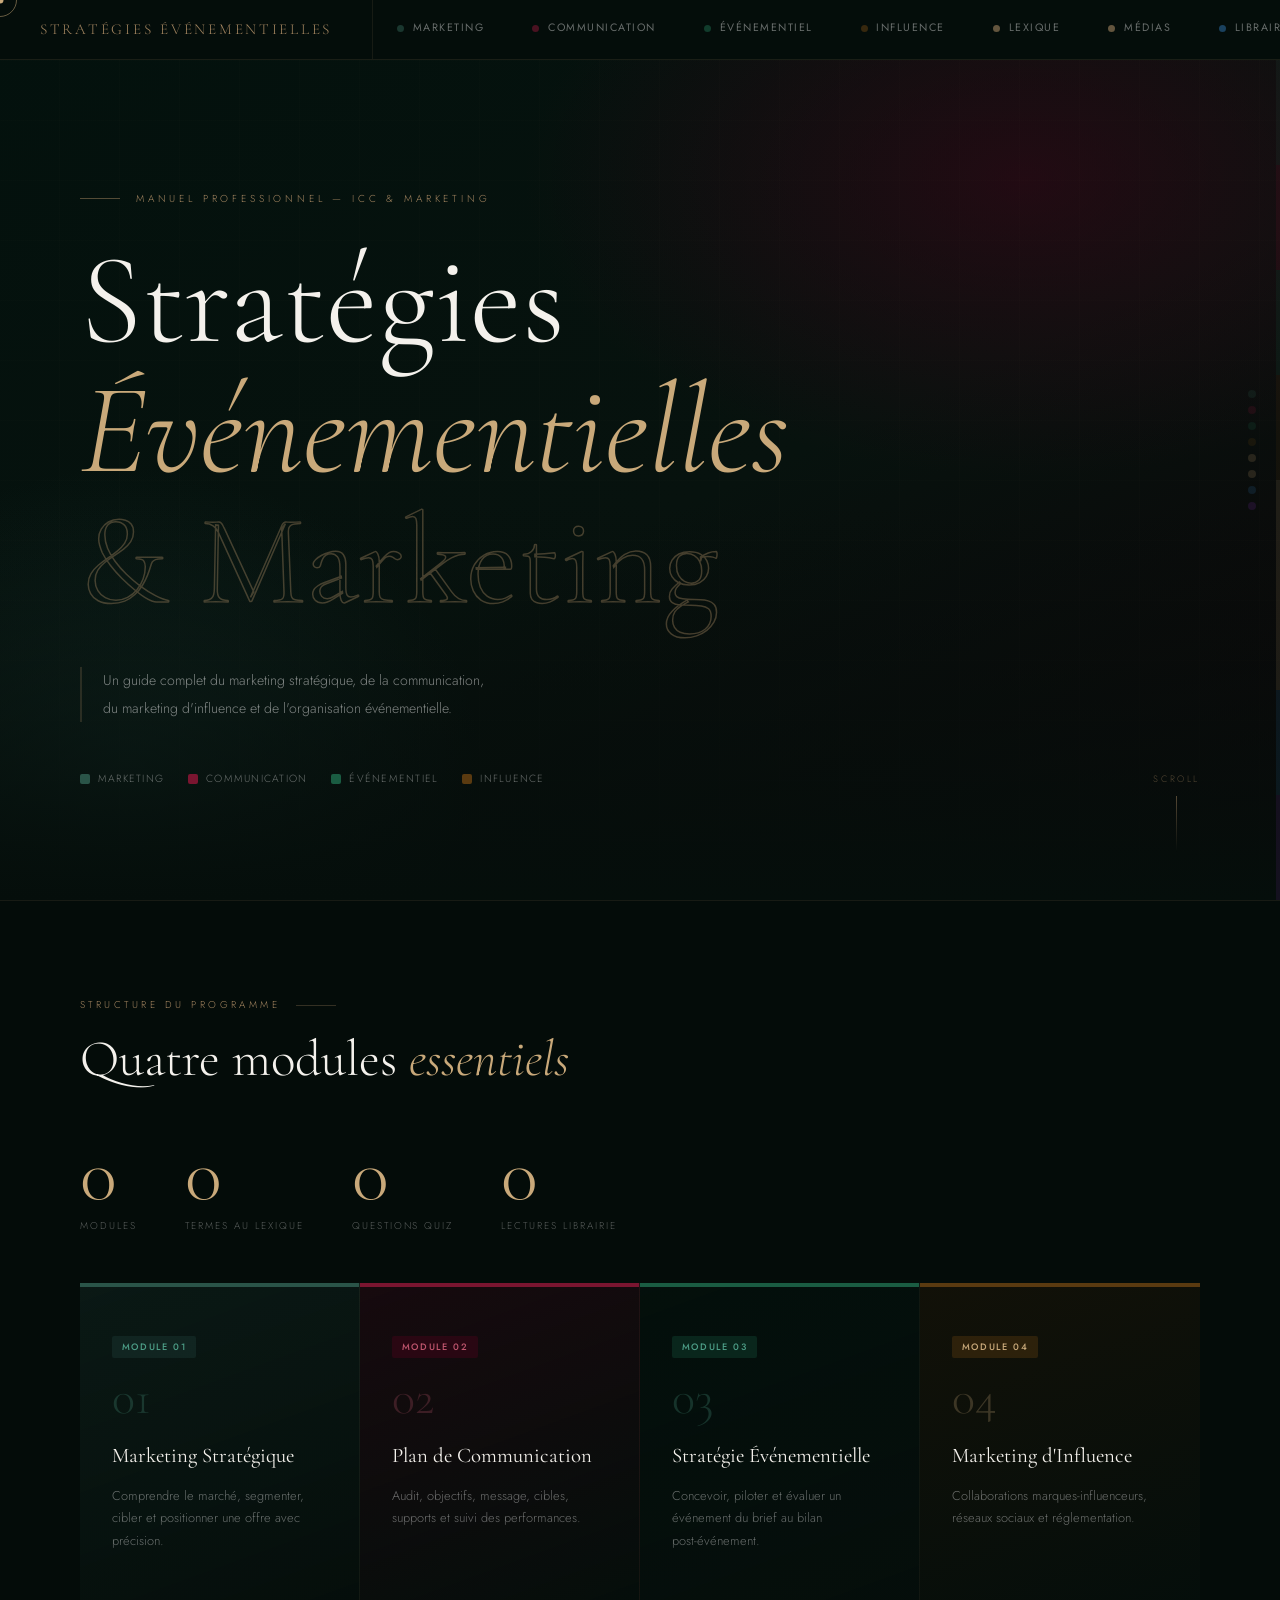
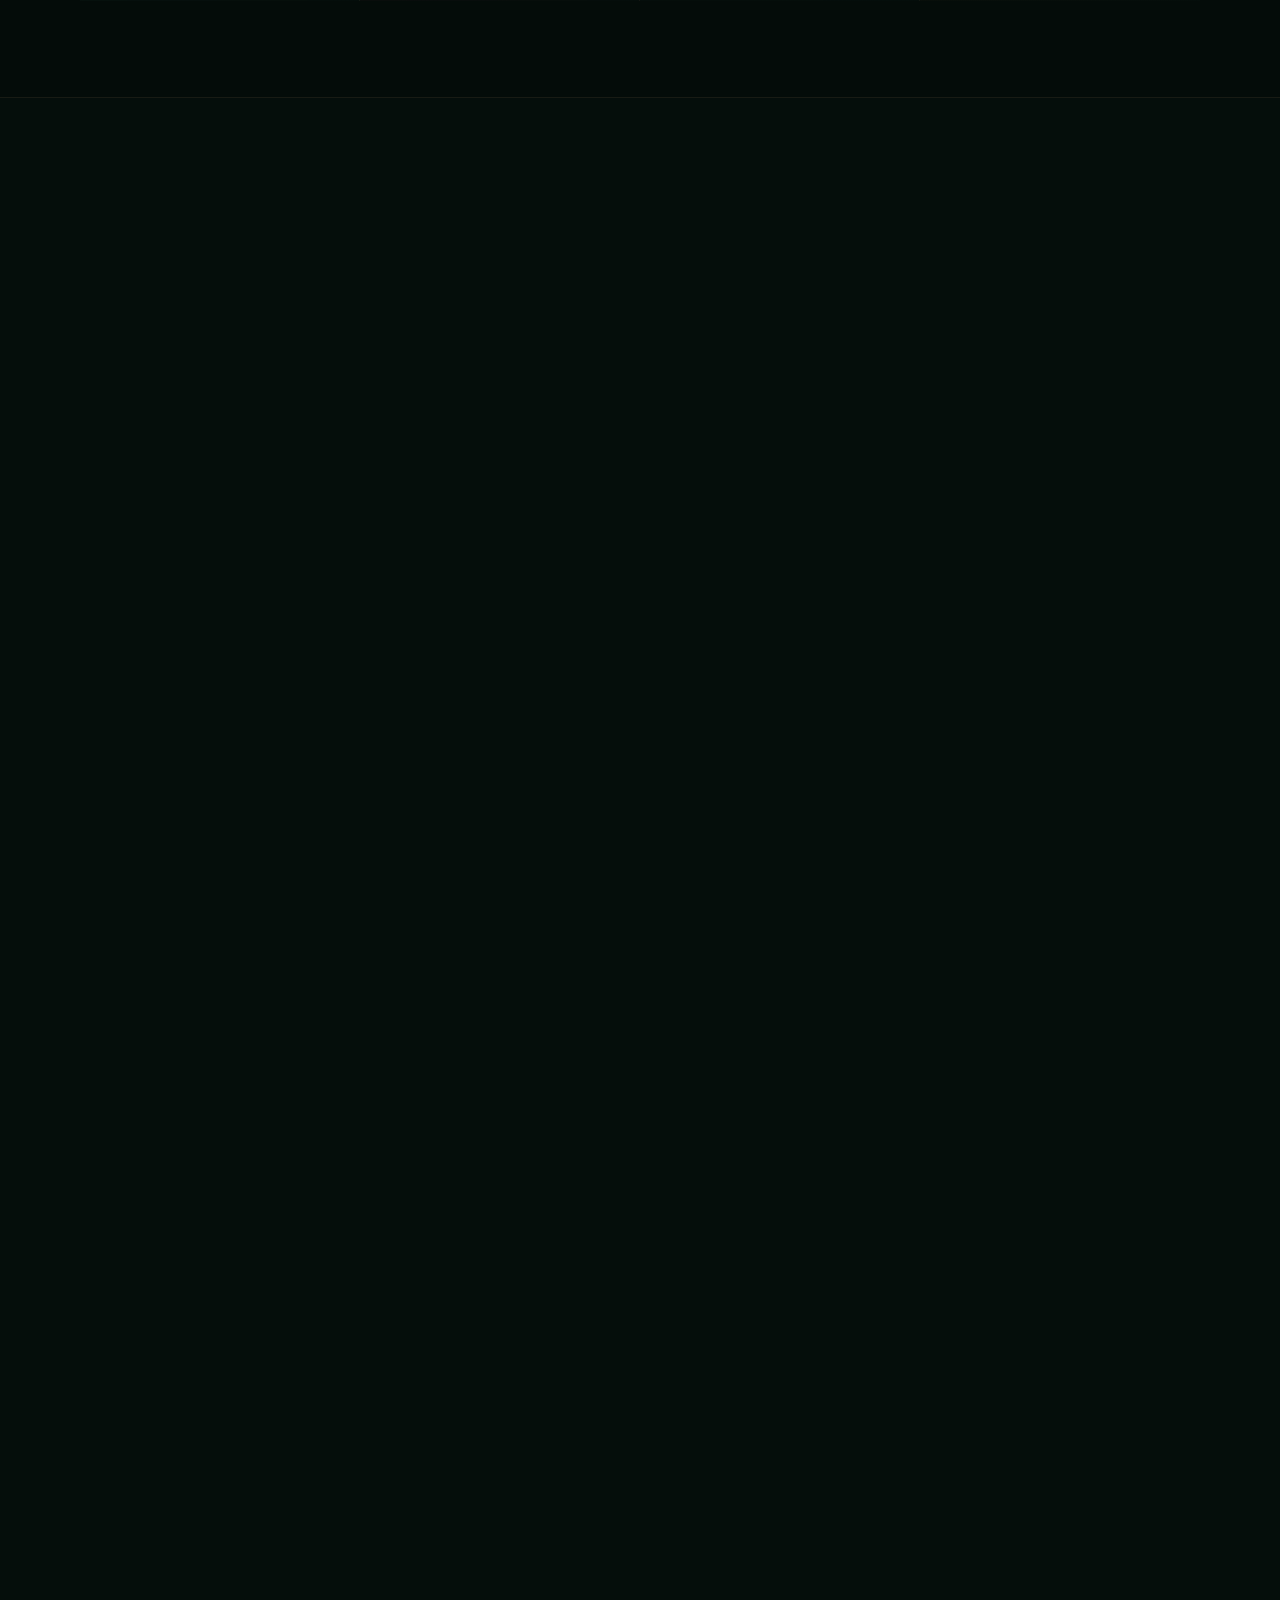
==== index.html @ 8a61b7fb "ok" ====
<!DOCTYPE html>
<html lang="fr">
<head>
<meta charset="UTF-8">
<meta name="viewport" content="width=device-width, initial-scale=1.0">
<title>Stratégies Événementielles & Marketing</title>
<link href="https://fonts.googleapis.com/css2?family=Cormorant+Garamond:ital,wght@0,300;0,400;0,600;1,300;1,400&family=Jost:wght@200;300;400;500&display=swap" rel="stylesheet">
<style>
  :root {
    /* Palette de base */
    --noir:        #050e0b;
    --blanc:       #f4f1ec;
    --gris-clair:  #E0E0E0;

    /* Couleurs identitaires de chaque module */
    --c01: #16302B;   /* Vert forêt    — Module 01 Marketing */
    --c01-acc: #2a5448;
    --c01-light: rgba(22,48,43,0.18);

    --c02: #390517;   /* Bordeaux      — Module 02 Communication */
    --c02-acc: #7a1530;
    --c02-light: rgba(57,5,23,0.18);

    --c03: #03110D;   /* Vert nuit     — Module 03 Événementiel */
    --c03-acc: #0e2a20;
    --c03-light: rgba(3,17,13,0.35);

    --c04: #2c1a06;   /* Brun taupe    — Module 04 Influence */
    --c04-acc: #5a3a10;
    --c04-light: rgba(44,26,6,0.22);

    --taupe:       #A38560;
    --taupe-pale:  #c9a97a;
    --taupe-dim:   rgba(163,133,96,0.18);
  }

  *, *::before, *::after { margin: 0; padding: 0; box-sizing: border-box; }
  html { scroll-behavior: smooth; }

  body {
    background: var(--noir);
    color: var(--blanc);
    font-family: 'Jost', sans-serif;
    font-weight: 300;
    line-height: 1.7;
    overflow-x: hidden;
  }

  /* ============================================================
     NAVIGATION — barre fixe avec indicateur de section actif
  ============================================================ */
  nav {
    position: fixed;
    top: 0; left: 0; right: 0;
    z-index: 200;
    display: flex;
    align-items: stretch;
    background: rgba(5,14,11,0.97);
    backdrop-filter: blur(18px);
    border-bottom: 1px solid rgba(163,133,96,0.14);
    height: 60px;
  }

  .nav-logo {
    display: flex;
    align-items: center;
    padding: 0 2.5rem;
    font-family: 'Cormorant Garamond', serif;
    font-size: 0.95rem;
    letter-spacing: 0.18em;
    color: var(--taupe);
    text-transform: uppercase;
    border-right: 1px solid rgba(163,133,96,0.12);
    white-space: nowrap;
    flex-shrink: 0;
  }

  .nav-links {
    display: flex;
    list-style: none;
    flex: 1;
  }

  /* Chaque lien porte la couleur de son module */
  .nav-links li { display: flex; }

  .nav-links a {
    display: flex;
    align-items: center;
    gap: 0.55rem;
    padding: 0 1.5rem;
    color: rgba(224,224,224,0.45);
    text-decoration: none;
    font-size: 0.67rem;
    letter-spacing: 0.14em;
    text-transform: uppercase;
    font-weight: 400;
    border-bottom: 3px solid transparent;
    transition: color 0.3s, border-color 0.3s, background 0.3s;
    white-space: nowrap;
    position: relative;
  }

  /* Pastille couleur avant chaque item */
  .nav-links a .dot {
    width: 7px; height: 7px;
    border-radius: 50%;
    flex-shrink: 0;
    opacity: 0.6;
    transition: opacity 0.3s, transform 0.3s;
  }

  .nav-links a:hover { color: var(--gris-clair); background: rgba(163,133,96,0.04); }

  /* États actifs — couleur du module */
  .nav-links a[data-section="marketing"].active     { color: #4d9e87; border-bottom-color: var(--c01-acc); }
  .nav-links a[data-section="marketing"] .dot       { background: var(--c01-acc); }
  .nav-links a[data-section="marketing"].active .dot { opacity: 1; transform: scale(1.3); }

  .nav-links a[data-section="communication"].active  { color: #c0566e; border-bottom-color: var(--c02-acc); }
  .nav-links a[data-section="communication"] .dot    { background: var(--c02-acc); }
  .nav-links a[data-section="communication"].active .dot { opacity: 1; transform: scale(1.3); }

  .nav-links a[data-section="evenementiel"].active   { color: #4d9e87; border-bottom-color: #1a5c42; }
  .nav-links a[data-section="evenementiel"] .dot     { background: #1a5c42; }
  .nav-links a[data-section="evenementiel"].active .dot { opacity: 1; transform: scale(1.3); }

  .nav-links a[data-section="influence"].active      { color: #c9a97a; border-bottom-color: var(--c04-acc); }
  .nav-links a[data-section="influence"] .dot        { background: var(--c04-acc); }
  .nav-links a[data-section="influence"].active .dot { opacity: 1; transform: scale(1.3); }

  .nav-links a[data-section="lexique"].active        { color: var(--taupe-pale); border-bottom-color: var(--taupe); }
  .nav-links a[data-section="lexique"] .dot          { background: var(--taupe); }
  .nav-links a[data-section="lexique"].active .dot   { opacity: 1; transform: scale(1.3); }

  .nav-links a[data-section="medias"].active         { color: var(--taupe-pale); border-bottom-color: var(--taupe); }
  .nav-links a[data-section="medias"] .dot           { background: var(--taupe); }
  .nav-links a[data-section="medias"].active .dot    { opacity: 1; transform: scale(1.3); }

  /* ============================================================
     BARRE DE PROGRESSION LATÉRALE — repère de position
  ============================================================ */
  .progress-rail {
    position: fixed;
    right: 0;
    top: 60px;
    bottom: 0;
    width: 4px;
    z-index: 150;
    display: flex;
    flex-direction: column;
  }

  .progress-segment {
    flex: 1;
    opacity: 0.15;
    transition: opacity 0.4s;
  }

  .progress-segment.active { opacity: 1; }
  .progress-segment[data-seg="marketing"]     { background: var(--c01-acc); }
  .progress-segment[data-seg="communication"] { background: var(--c02-acc); }
  .progress-segment[data-seg="evenementiel"]  { background: #1a5c42; }
  .progress-segment[data-seg="influence"]     { background: var(--c04-acc); }
  .progress-segment[data-seg="lexique"]       { background: var(--taupe); }
  .progress-segment[data-seg="medias"]        { background: var(--taupe); }

  /* ============================================================
     PILL FLOTTANTE — indique la section en cours
  ============================================================ */
  .section-pill {
    position: fixed;
    right: 1.5rem;
    top: 50%;
    transform: translateY(-50%);
    z-index: 150;
    display: flex;
    flex-direction: column;
    gap: 0.5rem;
    align-items: flex-end;
  }

  .pill-dot {
    width: 8px; height: 8px;
    border-radius: 50%;
    opacity: 0.2;
    transition: opacity 0.4s, width 0.4s, border-radius 0.4s;
    cursor: pointer;
  }

  .pill-dot.active { opacity: 1; width: 24px; border-radius: 4px; }

  .pill-dot[data-pill="marketing"]     { background: var(--c01-acc); }
  .pill-dot[data-pill="communication"] { background: var(--c02-acc); }
  .pill-dot[data-pill="evenementiel"]  { background: #1a5c42; }
  .pill-dot[data-pill="influence"]     { background: var(--c04-acc); }
  .pill-dot[data-pill="lexique"]       { background: var(--taupe); }
  .pill-dot[data-pill="medias"]        { background: var(--taupe); }

  /* ============================================================
     HERO
  ============================================================ */
  .hero {
    min-height: 100vh;
    display: flex;
    flex-direction: column;
    justify-content: flex-end;
    padding: 0 5rem 7rem;
    position: relative;
    overflow: hidden;
  }

  .hero-bg {
    position: absolute; inset: 0;
    background:
      radial-gradient(ellipse 65% 55% at 80% 20%, rgba(57,5,23,0.55) 0%, transparent 60%),
      radial-gradient(ellipse 50% 60% at 10% 85%, rgba(22,48,43,0.6) 0%, transparent 55%),
      linear-gradient(155deg, #03110D 0%, #07120e 55%, #0e0307 100%);
  }

  .hero-bg::before {
    content: '';
    position: absolute; inset: 0;
    background-image:
      repeating-linear-gradient(0deg, transparent, transparent 59px, rgba(163,133,96,0.022) 60px),
      repeating-linear-gradient(90deg, transparent, transparent 59px, rgba(163,133,96,0.022) 60px);
  }

  .hero-bg::after {
    content: '';
    position: absolute;
    bottom: 0; left: 0; right: 0;
    height: 45%;
    background: linear-gradient(to top, var(--noir), transparent);
  }

  .hero-eyebrow {
    font-size: 0.63rem;
    letter-spacing: 0.38em;
    text-transform: uppercase;
    color: var(--taupe);
    margin-bottom: 1.8rem;
    position: relative;
    display: flex;
    align-items: center;
    gap: 1rem;
  }

  .hero-eyebrow::before {
    content: '';
    width: 2.5rem; height: 1px;
    background: var(--taupe);
    opacity: 0.5;
  }

  .hero h1 {
    font-family: 'Cormorant Garamond', serif;
    font-size: clamp(3.5rem, 8vw, 7rem);
    font-weight: 300;
    line-height: 1.02;
    max-width: 900px;
  }

  .hero h1 em { font-style: italic; color: var(--taupe-pale); }

  .hero h1 .acc {
    color: transparent;
    -webkit-text-stroke: 1.5px rgba(163,133,96,0.4);
  }

  .hero-sub {
    margin-top: 2.5rem;
    font-size: 0.88rem;
    color: rgba(224,224,224,0.55);
    max-width: 420px;
    line-height: 1.95;
    border-left: 2px solid rgba(163,133,96,0.22);
    padding-left: 1.3rem;
  }

  /* Légende couleurs dans le hero */
  .hero-legend {
    display: flex;
    gap: 1.5rem;
    margin-top: 3rem;
    flex-wrap: wrap;
    position: relative;
  }

  .legend-item {
    display: flex;
    align-items: center;
    gap: 0.5rem;
    font-size: 0.65rem;
    letter-spacing: 0.12em;
    text-transform: uppercase;
    color: rgba(224,224,224,0.45);
    cursor: pointer;
    transition: color 0.3s;
  }

  .legend-item:hover { color: var(--gris-clair); }

  .legend-swatch {
    width: 10px; height: 10px;
    border-radius: 2px;
  }

  .legend-swatch.m1 { background: var(--c01-acc); }
  .legend-swatch.m2 { background: var(--c02-acc); }
  .legend-swatch.m3 { background: #1a5c42; }
  .legend-swatch.m4 { background: var(--c04-acc); }

  .hero-scroll {
    position: absolute;
    bottom: 3rem; right: 5rem;
    display: flex;
    flex-direction: column;
    align-items: center;
    gap: 0.6rem;
    font-size: 0.58rem;
    letter-spacing: 0.28em;
    text-transform: uppercase;
    color: var(--taupe);
    opacity: 0.5;
  }

  .hero-scroll::after {
    content: '';
    width: 1px; height: 3.5rem;
    background: linear-gradient(to bottom, var(--taupe), transparent);
    animation: scrollLine 2.2s ease-in-out infinite;
  }

  @keyframes scrollLine {
    0%,100% { opacity: 0.3; transform: translateY(0); }
    50% { opacity: 0.9; transform: translateY(8px); }
  }

  /* ============================================================
     MODULES OVERVIEW
  ============================================================ */
  .modules-intro {
    background: #040c09;
    border-top: 1px solid rgba(163,133,96,0.12);
    border-bottom: 1px solid rgba(163,133,96,0.12);
    padding: 6rem 5rem;
  }

  .section-label {
    font-size: 0.62rem;
    letter-spacing: 0.35em;
    text-transform: uppercase;
    color: var(--taupe);
    margin-bottom: 1rem;
    display: flex;
    align-items: center;
    gap: 1rem;
  }

  .section-label::after {
    content: '';
    width: 2.5rem; height: 1px;
    background: var(--taupe);
    opacity: 0.3;
  }

  .section-title {
    font-family: 'Cormorant Garamond', serif;
    font-size: clamp(2.2rem, 4vw, 3.2rem);
    font-weight: 300;
    line-height: 1.15;
    margin-bottom: 3rem;
    max-width: 600px;
  }

  .section-title em { font-style: italic; color: var(--taupe-pale); }

  .modules-grid {
    display: grid;
    grid-template-columns: repeat(4, 1fr);
    gap: 0;
  }

  /* Chaque carte affiche clairement sa couleur de module */
  .module-card {
    padding: 3rem 2rem;
    cursor: pointer;
    position: relative;
    overflow: hidden;
    transition: transform 0.3s;
    border-right: 1px solid rgba(163,133,96,0.08);
  }

  .module-card:last-child { border-right: none; }

  .module-card::before {
    content: '';
    position: absolute;
    top: 0; left: 0; right: 0;
    height: 4px;
    transition: height 0.4s;
  }

  .module-card:hover::before { height: 8px; }
  .module-card:hover { transform: translateY(-3px); }

  .module-card.m1 { background: linear-gradient(160deg, rgba(22,48,43,0.35) 0%, rgba(5,14,11,0.9) 100%); }
  .module-card.m1::before { background: var(--c01-acc); }

  .module-card.m2 { background: linear-gradient(160deg, rgba(57,5,23,0.35) 0%, rgba(5,14,11,0.9) 100%); }
  .module-card.m2::before { background: var(--c02-acc); }

  .module-card.m3 { background: linear-gradient(160deg, rgba(3,17,13,0.6) 0%, rgba(5,14,11,0.9) 100%); }
  .module-card.m3::before { background: #1a5c42; }

  .module-card.m4 { background: linear-gradient(160deg, rgba(44,26,6,0.35) 0%, rgba(5,14,11,0.9) 100%); }
  .module-card.m4::before { background: var(--c04-acc); }

  .module-num {
    font-family: 'Cormorant Garamond', serif;
    font-size: 3rem;
    font-weight: 300;
    line-height: 1;
    margin-bottom: 1rem;
    opacity: 0.25;
  }

  .module-card.m1 .module-num { color: #4d9e87; }
  .module-card.m2 .module-num { color: #c0566e; }
  .module-card.m3 .module-num { color: #4d9e87; }
  .module-card.m4 .module-num { color: var(--taupe-pale); }

  .module-card h3 {
    font-family: 'Cormorant Garamond', serif;
    font-size: 1.3rem;
    font-weight: 400;
    margin-bottom: 0.7rem;
    color: var(--blanc);
  }

  .module-card p { font-size: 0.8rem; color: rgba(224,224,224,0.45); line-height: 1.78; }

  .module-badge {
    display: inline-block;
    font-size: 0.58rem;
    letter-spacing: 0.18em;
    text-transform: uppercase;
    padding: 0.2rem 0.6rem;
    border-radius: 2px;
    margin-bottom: 1rem;
    font-weight: 500;
  }

  .module-card.m1 .module-badge { background: rgba(22,48,43,0.6); color: #4d9e87; }
  .module-card.m2 .module-badge { background: rgba(57,5,23,0.6); color: #c0566e; }
  .module-card.m3 .module-badge { background: rgba(26,92,66,0.3); color: #4d9e87; }
  .module-card.m4 .module-badge { background: rgba(90,58,16,0.4); color: var(--taupe-pale); }

  /* ============================================================
     CONTENT SECTIONS — chacune avec son identité couleur claire
  ============================================================ */
  .content-section {
    padding: 7rem 5rem;
    position: relative;
  }

  /* Bordure gauche colorée — repère immédiat */
  .content-section::before {
    content: '';
    position: absolute;
    left: 0; top: 0; bottom: 0;
    width: 5px;
  }

  #marketing    { background: linear-gradient(180deg, rgba(22,48,43,0.22) 0%, rgba(5,14,11,0.98) 100%); }
  #marketing::before    { background: linear-gradient(to bottom, var(--c01-acc), transparent); }

  #communication { background: linear-gradient(180deg, rgba(57,5,23,0.22) 0%, rgba(5,14,11,0.98) 100%); }
  #communication::before { background: linear-gradient(to bottom, var(--c02-acc), transparent); }

  #evenementiel { background: linear-gradient(180deg, rgba(3,17,13,0.45) 0%, rgba(5,14,11,0.98) 100%); }
  #evenementiel::before { background: linear-gradient(to bottom, #1a5c42, transparent); }

  #influence { background: linear-gradient(180deg, rgba(44,26,6,0.22) 0%, rgba(5,14,11,0.98) 100%); }
  #influence::before { background: linear-gradient(to bottom, var(--c04-acc), transparent); }

  #lexique { background: linear-gradient(180deg, rgba(22,48,43,0.15) 0%, rgba(5,14,11,0.98) 100%); }
  #lexique::before { background: linear-gradient(to bottom, var(--taupe), transparent); }

  #medias { background: linear-gradient(180deg, rgba(57,5,23,0.15) 0%, rgba(5,14,11,0.98) 100%); }
  #medias::before { background: linear-gradient(to bottom, var(--taupe), transparent); }

  /* En-tête de section avec badge couleur */
  .section-header {
    display: flex;
    align-items: flex-start;
    gap: 1.5rem;
    margin-bottom: 3.5rem;
  }

  .section-color-bar {
    width: 4px;
    border-radius: 2px;
    flex-shrink: 0;
    margin-top: 0.3rem;
    align-self: stretch;
    min-height: 60px;
  }

  #marketing    .section-color-bar { background: var(--c01-acc); }
  #communication .section-color-bar { background: var(--c02-acc); }
  #evenementiel .section-color-bar { background: #1a5c42; }
  #influence    .section-color-bar { background: var(--c04-acc); }
  #lexique      .section-color-bar { background: var(--taupe); }
  #medias       .section-color-bar { background: var(--taupe); }

  /* Numéro de module dans l'en-tête */
  .section-num {
    font-family: 'Cormorant Garamond', serif;
    font-size: 0.75rem;
    letter-spacing: 0.25em;
    text-transform: uppercase;
    margin-bottom: 0.4rem;
  }

  #marketing    .section-num { color: #4d9e87; }
  #communication .section-num { color: #c0566e; }
  #evenementiel .section-num { color: #4d9e87; }
  #influence    .section-num { color: var(--taupe-pale); }
  #lexique      .section-num, #medias .section-num { color: var(--taupe); }

  .section-main-title {
    font-family: 'Cormorant Garamond', serif;
    font-size: clamp(2.2rem, 4vw, 3.2rem);
    font-weight: 300;
    line-height: 1.12;
    max-width: 580px;
  }

  .section-main-title em { font-style: italic; color: var(--taupe-pale); }

  /* Layout deux colonnes */
  .content-layout {
    display: grid;
    grid-template-columns: 1fr 2fr;
    gap: 6rem;
    align-items: start;
  }

  .content-sticky { position: sticky; top: 8rem; }

  .section-desc {
    font-size: 0.82rem;
    color: rgba(224,224,224,0.48);
    line-height: 1.9;
    margin-top: 1.5rem;
  }

  /* Divider coloré */
  .divider {
    width: 3rem; height: 1px;
    margin: 1.5rem 0;
  }

  #marketing    .divider { background: linear-gradient(to right, var(--c01-acc), transparent); }
  #communication .divider { background: linear-gradient(to right, var(--c02-acc), transparent); }
  #evenementiel .divider { background: linear-gradient(to right, #1a5c42, transparent); }
  #influence    .divider { background: linear-gradient(to right, var(--c04-acc), transparent); }
  #lexique .divider, #medias .divider { background: linear-gradient(to right, var(--taupe), transparent); }

  /* Tags */
  .tag-row { display: flex; flex-wrap: wrap; gap: 0.5rem; margin-top: 1.2rem; }

  .tag {
    font-size: 0.62rem;
    letter-spacing: 0.1em;
    text-transform: uppercase;
    padding: 0.28rem 0.8rem;
    border: 1px solid;
    font-weight: 400;
    transition: all 0.3s;
  }

  #marketing    .tag { border-color: rgba(42,84,72,0.4); color: rgba(77,158,135,0.6); }
  #marketing    .tag:hover { border-color: var(--c01-acc); color: #4d9e87; }

  #communication .tag { border-color: rgba(122,21,48,0.4); color: rgba(192,86,110,0.6); }
  #communication .tag:hover { border-color: var(--c02-acc); color: #c0566e; }

  #evenementiel .tag { border-color: rgba(26,92,66,0.4); color: rgba(77,158,135,0.6); }
  #evenementiel .tag:hover { border-color: #1a5c42; color: #4d9e87; }

  #influence    .tag { border-color: rgba(90,58,16,0.4); color: rgba(201,169,122,0.6); }
  #influence    .tag:hover { border-color: var(--c04-acc); color: var(--taupe-pale); }

  /* ============================================================
     PROSE CONTENU
  ============================================================ */
  .prose h3 {
    font-family: 'Cormorant Garamond', serif;
    font-size: 1.45rem;
    font-weight: 400;
    margin: 2.5rem 0 0.8rem;
  }

  .prose h3:first-child { margin-top: 0; }

  #marketing    .prose h3 { color: #4d9e87; }
  #communication .prose h3 { color: #c0566e; }
  #evenementiel .prose h3 { color: #4d9e87; }
  #influence    .prose h3 { color: var(--taupe-pale); }
  #lexique      .prose h3, #medias .prose h3 { color: var(--taupe-pale); }

  .prose p {
    font-size: 0.87rem;
    color: rgba(224,224,224,0.6);
    margin-bottom: 1rem;
    line-height: 1.9;
  }

  .prose ul { list-style: none; margin: 0.8rem 0 1.5rem; }

  .prose ul li {
    font-size: 0.85rem;
    color: rgba(224,224,224,0.57);
    padding: 0.45rem 0 0.45rem 1.3rem;
    border-left: 2px solid;
    margin-bottom: 0.5rem;
    line-height: 1.78;
    transition: border-color 0.3s;
  }

  #marketing    .prose ul li { border-left-color: rgba(42,84,72,0.25); }
  #marketing    .prose ul li:hover { border-left-color: var(--c01-acc); }
  #communication .prose ul li { border-left-color: rgba(122,21,48,0.25); }
  #communication .prose ul li:hover { border-left-color: var(--c02-acc); }
  #evenementiel .prose ul li { border-left-color: rgba(26,92,66,0.25); }
  #evenementiel .prose ul li:hover { border-left-color: #1a5c42; }
  #influence    .prose ul li { border-left-color: rgba(90,58,16,0.3); }
  #influence    .prose ul li:hover { border-left-color: var(--c04-acc); }

  .prose ul li strong { color: var(--gris-clair); font-weight: 500; }

  .quote-block {
    padding: 1.3rem 1.8rem;
    margin: 2.2rem 0;
    font-family: 'Cormorant Garamond', serif;
    font-size: 1.1rem;
    font-style: italic;
    color: var(--taupe-pale);
    line-height: 1.7;
  }

  #marketing    .quote-block { border-left: 3px solid var(--c01-acc); background: rgba(22,48,43,0.2); }
  #communication .quote-block { border-left: 3px solid var(--c02-acc); background: rgba(57,5,23,0.2); }
  #evenementiel .quote-block { border-left: 3px solid #1a5c42; background: rgba(26,92,66,0.15); }
  #influence    .quote-block { border-left: 3px solid var(--c04-acc); background: rgba(44,26,6,0.25); }

  /* ============================================================
     CARDS
  ============================================================ */
  .cards-grid {
    display: grid;
    grid-template-columns: repeat(auto-fit, minmax(200px, 1fr));
    gap: 1px;
    margin-top: 2rem;
    background: rgba(163,133,96,0.06);
  }

  .card {
    background: var(--noir);
    padding: 1.8rem;
    transition: background 0.3s;
  }

  #marketing    .card:hover { background: rgba(22,48,43,0.25); }
  #communication .card:hover { background: rgba(57,5,23,0.25); }
  #evenementiel .card:hover { background: rgba(26,92,66,0.15); }
  #influence    .card:hover { background: rgba(44,26,6,0.3); }
  #medias       .card:hover { background: rgba(57,5,23,0.15); }

  .card-icon { font-size: 1.25rem; margin-bottom: 0.8rem; opacity: 0.7; }

  .card h4 {
    font-family: 'Cormorant Garamond', serif;
    font-size: 1.05rem;
    font-weight: 400;
    margin-bottom: 0.5rem;
  }

  #marketing    .card h4 { color: #4d9e87; }
  #communication .card h4 { color: #c0566e; }
  #evenementiel .card h4 { color: #4d9e87; }
  #influence    .card h4 { color: var(--taupe-pale); }
  #medias       .card h4 { color: var(--taupe-pale); }

  .card p { font-size: 0.79rem; color: rgba(224,224,224,0.52); line-height: 1.72; }

  /* ============================================================
     TABS
  ============================================================ */
  .tabs { margin-top: 2.2rem; }

  .tab-nav {
    display: flex;
    border-bottom: 1px solid rgba(163,133,96,0.12);
    flex-wrap: wrap;
  }

  .tab-btn {
    background: none; border: none;
    color: rgba(224,224,224,0.35);
    font-family: 'Jost', sans-serif;
    font-size: 0.68rem;
    letter-spacing: 0.12em;
    text-transform: uppercase;
    padding: 0.85rem 1.3rem;
    cursor: pointer;
    border-bottom: 2px solid transparent;
    margin-bottom: -1px;
    transition: all 0.3s;
    font-weight: 400;
  }

  #communication .tab-btn.active,
  #communication .tab-btn:hover { color: #c0566e; border-bottom-color: var(--c02-acc); }

  .tab-content { display: none; padding-top: 2rem; }
  .tab-content.active { display: block; }

  /* ============================================================
     TIMELINE
  ============================================================ */
  .timeline { position: relative; padding-left: 2rem; margin-top: 2rem; }

  .timeline::before {
    content: '';
    position: absolute;
    left: 0; top: 0; bottom: 0;
    width: 1px;
    background: linear-gradient(to bottom, #1a5c42, var(--taupe), transparent);
  }

  .timeline-item { position: relative; padding-bottom: 2.5rem; padding-left: 1.5rem; }

  .timeline-item::before {
    content: '';
    position: absolute;
    left: -2.38rem; top: 0.5rem;
    width: 0.5rem; height: 0.5rem;
    background: #1a5c42;
    border-radius: 50%;
    box-shadow: 0 0 10px rgba(26,92,66,0.5);
  }

  .timeline-item h4 {
    font-family: 'Cormorant Garamond', serif;
    font-size: 1.05rem;
    font-weight: 400;
    color: #4d9e87;
    margin-bottom: 0.4rem;
  }

  .timeline-item p { font-size: 0.81rem; color: rgba(224,224,224,0.52); line-height: 1.78; }

  /* ============================================================
     STATS
  ============================================================ */
  .stats-row {
    display: grid;
    grid-template-columns: repeat(auto-fit, minmax(140px, 1fr));
    gap: 2rem;
    margin: 3rem 0;
    padding: 3rem 0;
    border-top: 1px solid rgba(26,92,66,0.2);
    border-bottom: 1px solid rgba(26,92,66,0.2);
  }

  .stat { text-align: center; }

  .stat-num {
    font-family: 'Cormorant Garamond', serif;
    font-size: 2.4rem;
    font-weight: 300;
    color: #4d9e87;
    line-height: 1;
    display: block;
  }

  .stat-label {
    font-size: 0.66rem;
    letter-spacing: 0.15em;
    text-transform: uppercase;
    color: rgba(224,224,224,0.38);
    margin-top: 0.5rem;
    display: block;
  }

  /* ============================================================
     LEXIQUE
  ============================================================ */
  .lexique-search {
    width: 100%;
    max-width: 420px;
    background: rgba(163,133,96,0.04);
    border: 1px solid rgba(163,133,96,0.18);
    color: var(--blanc);
    font-family: 'Jost', sans-serif;
    font-size: 0.85rem;
    padding: 0.95rem 1.3rem;
    outline: none;
    margin-bottom: 2.5rem;
    transition: border-color 0.3s;
  }

  .lexique-search:focus { border-color: var(--taupe); }
  .lexique-search::placeholder { color: rgba(163,133,96,0.28); }

  .lexique-grid {
    display: grid;
    grid-template-columns: repeat(auto-fill, minmax(210px, 1fr));
    gap: 1px;
    background: rgba(163,133,96,0.06);
  }

  .lex-item { background: var(--noir); padding: 1.3rem 1.6rem; transition: background 0.25s; }
  .lex-item:hover { background: rgba(22,48,43,0.2); }

  .lex-term {
    font-family: 'Cormorant Garamond', serif;
    font-size: 0.98rem;
    font-weight: 600;
    color: var(--taupe);
    letter-spacing: 0.05em;
    margin-bottom: 0.3rem;
  }

  .lex-def { font-size: 0.75rem; color: rgba(224,224,224,0.48); line-height: 1.65; }

  /* ============================================================
     MEDIAS
  ============================================================ */
  .medias-grid {
    display: grid;
    grid-template-columns: repeat(auto-fill, minmax(260px, 1fr));
    gap: 1px;
    margin-top: 2rem;
    background: rgba(163,133,96,0.06);
  }

  .media-card { background: var(--noir); padding: 2.2rem; transition: background 0.3s; }
  .media-card:hover { background: rgba(57,5,23,0.18); }

  .media-tag {
    font-size: 0.6rem;
    letter-spacing: 0.22em;
    text-transform: uppercase;
    color: var(--c02-acc);
    margin-bottom: 0.8rem;
    font-weight: 500;
  }

  .media-card h4 {
    font-family: 'Cormorant Garamond', serif;
    font-size: 1.2rem;
    font-weight: 400;
    margin-bottom: 0.6rem;
    color: var(--taupe-pale);
  }

  .media-card p { font-size: 0.79rem; color: rgba(224,224,224,0.48); line-height: 1.78; }

  /* ============================================================
     FOOTER
  ============================================================ */
  footer {
    padding: 3.5rem 5rem;
    background: #030b08;
    border-top: 1px solid rgba(163,133,96,0.12);
    display: flex;
    justify-content: space-between;
    align-items: center;
  }

  /* Bandes couleur footer */
  .footer-modules {
    display: flex;
    gap: 0.4rem;
    align-items: center;
  }

  .footer-chip {
    font-size: 0.6rem;
    letter-spacing: 0.12em;
    text-transform: uppercase;
    padding: 0.2rem 0.7rem;
    border-radius: 2px;
    font-weight: 500;
    cursor: pointer;
    transition: opacity 0.3s;
    opacity: 0.6;
  }

  .footer-chip:hover { opacity: 1; }
  .footer-chip.m1 { background: rgba(22,48,43,0.5); color: #4d9e87; }
  .footer-chip.m2 { background: rgba(57,5,23,0.5); color: #c0566e; }
  .footer-chip.m3 { background: rgba(26,92,66,0.3); color: #4d9e87; }
  .footer-chip.m4 { background: rgba(44,26,6,0.5); color: var(--taupe-pale); }

  .footer-logo {
    font-family: 'Cormorant Garamond', serif;
    font-size: 1rem;
    color: var(--taupe);
    letter-spacing: 0.12em;
  }

  .footer-note { font-size: 0.7rem; color: rgba(224,224,224,0.28); }

  /* ============================================================
     REVEAL
  ============================================================ */
  .reveal { opacity: 0; transform: translateY(24px); transition: opacity 0.75s ease, transform 0.75s ease; }
  .reveal.visible { opacity: 1; transform: translateY(0); }

  /* ============================================================
     RESPONSIVE
  ============================================================ */
  @media (max-width: 1000px) {
    .modules-grid { grid-template-columns: repeat(2, 1fr); }
  }

  @media (max-width: 900px) {
    nav { height: auto; flex-wrap: wrap; padding: 0; }
    .nav-logo { padding: 1rem 1.5rem; width: 100%; border-right: none; border-bottom: 1px solid rgba(163,133,96,0.1); }
    .nav-links { gap: 0; overflow-x: auto; }
    .nav-links a { padding: 0.7rem 1rem; font-size: 0.62rem; }
    .section-pill, .progress-rail { display: none; }
    .content-section { padding: 4rem 1.5rem; }
    .modules-intro { padding: 4rem 1.5rem; }
    .content-layout { grid-template-columns: 1fr; gap: 2rem; }
    .content-sticky { position: static; }
    .hero { padding: 0 1.5rem 5rem; }
    footer { flex-direction: column; gap: 1rem; text-align: center; padding: 2.5rem 1.5rem; }
    .modules-grid { grid-template-columns: 1fr 1fr; }
  }

  @media (max-width: 600px) {
    .modules-grid { grid-template-columns: 1fr; }
    .hero-legend { display: none; }
  }

  /* ============================================================
     GRANDS TITRES DÉCORATIFS
  ============================================================ */
  .section-deco-title {
    font-family: 'Cormorant Garamond', serif;
    font-weight: 300;
    font-size: clamp(4rem, 9vw, 8rem);
    line-height: 1.0;
    margin-bottom: 3rem;
    max-width: 900px;
  }
  .section-deco-title .line-normal { display: block; color: var(--blanc); }
  .section-deco-title .line-italic { display: block; font-style: italic; color: var(--taupe-pale); }
  .section-deco-title .line-ghost  { display: block; color: transparent; -webkit-text-stroke: 1.5px rgba(163,133,96,0.35); }

  #marketing    .section-deco-title .line-italic { color: #4d9e87; }
  #marketing    .section-deco-title .line-ghost  { -webkit-text-stroke-color: rgba(77,158,135,0.35); }
  #communication .section-deco-title .line-italic { color: #c0566e; }
  #communication .section-deco-title .line-ghost  { -webkit-text-stroke-color: rgba(192,86,110,0.35); }
  #evenementiel .section-deco-title .line-italic  { color: #4d9e87; }
  #evenementiel .section-deco-title .line-ghost   { -webkit-text-stroke-color: rgba(26,92,66,0.45); }
  #influence    .section-deco-title .line-italic  { color: var(--taupe-pale); }
  #influence    .section-deco-title .line-ghost   { -webkit-text-stroke-color: rgba(163,133,96,0.35); }
  #lexique      .section-deco-title .line-ghost   { -webkit-text-stroke-color: rgba(163,133,96,0.3); }
  #medias       .section-deco-title .line-ghost   { -webkit-text-stroke-color: rgba(163,133,96,0.3); }
  #librairie    .section-deco-title .line-italic  { color: #8ab4d4; }
  #librairie    .section-deco-title .line-ghost   { -webkit-text-stroke-color: rgba(42,100,150,0.4); }
  #quiz         .section-deco-title .line-italic  { color: #b48cdc; }
  #quiz         .section-deco-title .line-ghost   { -webkit-text-stroke-color: rgba(180,140,220,0.4); }

  /* ============================================================
     NAV — librairie & quiz
  ============================================================ */
  .nav-links a[data-section="librairie"].active      { color: #8ab4d4; border-bottom-color: #2a6496; }
  .nav-links a[data-section="librairie"] .dot        { background: #2a6496; }
  .nav-links a[data-section="librairie"].active .dot { opacity: 1; transform: scale(1.3); }
  .nav-links a[data-section="quiz"].active           { color: #b48cdc; border-bottom-color: #6a2a96; }
  .nav-links a[data-section="quiz"] .dot             { background: #6a2a96; }
  .nav-links a[data-section="quiz"].active .dot      { opacity: 1; transform: scale(1.3); }

  .progress-segment[data-seg="librairie"] { background: #2a6496; }
  .progress-segment[data-seg="quiz"]      { background: #6a2a96; }
  .pill-dot[data-pill="librairie"]        { background: #2a6496; }
  .pill-dot[data-pill="quiz"]             { background: #6a2a96; }

  #librairie    .section-color-bar { background: #2a6496; }
  #quiz         .section-color-bar { background: #6a2a96; }
  #librairie { background: linear-gradient(180deg, rgba(42,100,150,0.15) 0%, rgba(5,14,11,0.98) 100%); }
  #librairie::before { background: linear-gradient(to bottom, #2a6496, transparent); }
  #quiz { background: linear-gradient(180deg, rgba(100,42,150,0.12) 0%, rgba(5,14,11,0.98) 100%); }
  #quiz::before { background: linear-gradient(to bottom, #6a2a96, transparent); }

  /* ============================================================
     LIBRAIRIE
  ============================================================ */
  .librairie-grid {
    display: grid; grid-template-columns: repeat(auto-fill, minmax(280px, 1fr));
    gap: 1.5rem; margin-top: 2rem;
  }
  .lib-card {
    background: rgba(42,100,150,0.07); border: 1px solid rgba(42,100,150,0.18);
    border-radius: 4px; padding: 1.8rem;
    transition: transform 0.3s, border-color 0.3s, background 0.3s;
    position: relative; overflow: hidden;
  }
  .lib-card::before { content:''; position:absolute; top:0; left:0; right:0; height:3px; background: linear-gradient(90deg, #2a6496, transparent); }
  .lib-card:hover { transform: translateY(-4px); border-color: rgba(42,100,150,0.4); background: rgba(42,100,150,0.12); }
  .lib-type { display:inline-block; font-size:0.55rem; letter-spacing:0.2em; text-transform:uppercase; padding:0.18rem 0.6rem; border-radius:2px; background:rgba(42,100,150,0.25); color:#8ab4d4; margin-bottom:1rem; font-weight:500; }
  .lib-card h4 { font-family:'Cormorant Garamond',serif; font-size:1.15rem; font-weight:400; margin-bottom:0.3rem; color:var(--blanc); }
  .lib-author { font-size:0.72rem; color:#8ab4d4; margin-bottom:0.8rem; opacity:0.75; }
  .lib-card p { font-size:0.79rem; color:rgba(224,224,224,0.5); line-height:1.78; }
  .lib-card .lib-tag-row { display:flex; flex-wrap:wrap; gap:0.4rem; margin-top:1rem; }
  .lib-card .lib-tag { font-size:0.55rem; letter-spacing:0.12em; text-transform:uppercase; padding:0.15rem 0.5rem; border:1px solid rgba(163,133,96,0.2); border-radius:2px; color:rgba(224,224,224,0.38); }
  .lib-filters { display:flex; flex-wrap:wrap; gap:0.6rem; margin-bottom:2rem; }
  .lib-filter-btn { background:transparent; border:1px solid rgba(42,100,150,0.25); color:rgba(224,224,224,0.45); font-family:'Jost',sans-serif; font-size:0.65rem; letter-spacing:0.14em; text-transform:uppercase; padding:0.35rem 1rem; border-radius:2px; cursor:pointer; transition:all 0.25s; }
  .lib-filter-btn:hover, .lib-filter-btn.active { background:rgba(42,100,150,0.2); border-color:#2a6496; color:#8ab4d4; }

  /* ============================================================
     QUIZ
  ============================================================ */
  .quiz-wrapper { max-width:680px; margin:0 auto; }
  .quiz-progress-bar { height:3px; background:rgba(163,133,96,0.12); border-radius:2px; margin-bottom:3rem; overflow:hidden; }
  .quiz-progress-fill { height:100%; background:linear-gradient(to right,#6a2a96,#b48cdc); border-radius:2px; transition:width 0.5s ease; width:0%; }
  .quiz-question { display:none; animation:fadeUp 0.4s ease; }
  .quiz-question.active { display:block; }
  @keyframes fadeUp { from{opacity:0;transform:translateY(16px)} to{opacity:1;transform:translateY(0)} }
  .quiz-q-num { font-size:0.6rem; letter-spacing:0.3em; text-transform:uppercase; color:#b48cdc; margin-bottom:1rem; }
  .quiz-q-text { font-family:'Cormorant Garamond',serif; font-size:clamp(1.3rem,2.5vw,1.9rem); font-weight:300; line-height:1.35; margin-bottom:2rem; color:var(--blanc); }
  .quiz-options { display:flex; flex-direction:column; gap:0.75rem; }
  .quiz-opt { background:rgba(106,42,150,0.07); border:1px solid rgba(106,42,150,0.22); color:rgba(224,224,224,0.65); font-family:'Jost',sans-serif; font-size:0.83rem; font-weight:300; padding:1rem 1.4rem; border-radius:3px; cursor:pointer; text-align:left; transition:all 0.25s; line-height:1.55; }
  .quiz-opt:hover:not(:disabled) { background:rgba(106,42,150,0.18); border-color:rgba(106,42,150,0.5); color:var(--blanc); }
  .quiz-opt.correct { background:rgba(26,92,66,0.25); border-color:#1a5c42; color:#4d9e87; }
  .quiz-opt.wrong   { background:rgba(122,21,48,0.2);  border-color:var(--c02-acc); color:#c0566e; }
  .quiz-opt:disabled { cursor:default; }
  .quiz-feedback { margin-top:1.2rem; font-size:0.8rem; line-height:1.75; color:rgba(224,224,224,0.55); font-style:italic; padding-left:1rem; border-left:2px solid rgba(163,133,96,0.2); min-height:2rem; }
  .quiz-nav { display:flex; justify-content:space-between; align-items:center; margin-top:2.5rem; }
  .quiz-btn { background:transparent; border:1px solid rgba(106,42,150,0.35); color:rgba(224,224,224,0.55); font-family:'Jost',sans-serif; font-size:0.65rem; letter-spacing:0.2em; text-transform:uppercase; padding:0.6rem 1.8rem; border-radius:2px; cursor:pointer; transition:all 0.25s; }
  .quiz-btn:hover:not(:disabled) { background:rgba(106,42,150,0.2); border-color:#6a2a96; color:#b48cdc; }
  .quiz-btn:disabled { opacity:0.25; cursor:default; }
  .quiz-btn.primary { background:rgba(106,42,150,0.25); border-color:#6a2a96; color:#b48cdc; }
  .quiz-score-panel { display:none; text-align:center; padding:4rem 2rem; }
  .quiz-score-panel.visible { display:block; }
  .quiz-score-big { font-family:'Cormorant Garamond',serif; font-size:clamp(5rem,12vw,9rem); font-weight:300; line-height:1; color:#b48cdc; margin-bottom:0.5rem; }
  .quiz-score-label { font-size:0.72rem; letter-spacing:0.3em; text-transform:uppercase; color:rgba(224,224,224,0.35); margin-bottom:2rem; }
  .quiz-score-msg { font-family:'Cormorant Garamond',serif; font-size:1.5rem; font-style:italic; color:var(--taupe-pale); margin-bottom:2.5rem; }
  .quiz-restart-btn { background:transparent; border:1px solid rgba(106,42,150,0.4); color:#b48cdc; font-family:'Jost',sans-serif; font-size:0.65rem; letter-spacing:0.25em; text-transform:uppercase; padding:0.75rem 2.5rem; cursor:pointer; border-radius:2px; transition:all 0.3s; }
  .quiz-restart-btn:hover { background:rgba(106,42,150,0.2); border-color:#6a2a96; }

  /* ============================================================
     HERO — grands titres + position relative
  ============================================================ */
  .hero h1 {
    font-family: 'Cormorant Garamond', serif;
    font-size: clamp(4.5rem, 10vw, 9rem);
    font-weight: 300;
    line-height: 1.02;
    max-width: 960px;
    position: relative;
  }
  .hero h1 em { font-style: italic; color: var(--taupe-pale); }
  .hero h1 .acc { color: transparent; -webkit-text-stroke: 1.5px rgba(163,133,96,0.4); }
  .hero-sub { position: relative; }

  /* ============================================================
     EFFETS DYNAMIQUES
  ============================================================ */

  /* Barre de progression */
  #read-progress {
    position: fixed; top: 0; left: 0; width: 0%; height: 3px;
    z-index: 9999; pointer-events: none;
    background: linear-gradient(90deg, #2a5448, #c9a97a, #7a1530);
    transition: width 0.08s linear;
  }

  /* Curseur — uniquement souris */
  @media (pointer: fine) {
    body { cursor: none; }
    a, button, [onclick], .module-card, .card, .lib-card, .media-card { cursor: none; }
  }
  #cur-dot {
    display: none; position: fixed; width: 7px; height: 7px;
    background: var(--taupe-pale); border-radius: 50%;
    pointer-events: none; z-index: 99999;
    transform: translate(-50%,-50%);
  }
  #cur-ring {
    display: none; position: fixed; width: 34px; height: 34px;
    border: 1px solid rgba(201,169,122,0.5); border-radius: 50%;
    pointer-events: none; z-index: 99998;
    transform: translate(-50%,-50%);
    transition: width 0.25s, height 0.25s, border-color 0.25s;
  }
  @media (pointer: fine) {
    #cur-dot, #cur-ring { display: block; }
  }
  #cur-ring.big   { width: 54px; height: 54px; border-color: rgba(201,169,122,0.9); }
  #cur-ring.small { width: 20px; height: 20px; }

  /* Compteurs */
  .stat-counters {
    display: flex; gap: 3rem; flex-wrap: wrap; margin-bottom: 3rem;
  }
  .stat-c {
    display: flex; flex-direction: column; align-items: flex-start;
  }
  .stat-num {
    font-family: 'Cormorant Garamond', serif;
    font-size: clamp(3rem, 6vw, 5rem);
    font-weight: 300; line-height: 1; color: var(--taupe-pale);
  }
  .stat-lbl {
    font-size: 0.62rem; letter-spacing: 0.2em; text-transform: uppercase;
    color: rgba(224,224,224,0.38); margin-top: 0.3rem;
  }

  /* Hover cards enrichis */
  .card {
    transition: background 0.3s, transform 0.35s cubic-bezier(.16,1,.3,1);
  }
  #marketing    .card:hover { background: rgba(22,48,43,0.28); transform: translateY(-5px); }
  #communication .card:hover { background: rgba(57,5,23,0.28);  transform: translateY(-5px); }
  #evenementiel .card:hover  { background: rgba(26,92,66,0.18);  transform: translateY(-5px); }
  #influence    .card:hover  { background: rgba(44,26,6,0.35);   transform: translateY(-5px); }
  #medias       .card:hover  { background: rgba(57,5,23,0.18);   transform: translateY(-5px); }

  .module-card {
    transition: transform 0.4s cubic-bezier(.16,1,.3,1);
  }
  .module-card:hover { transform: translateY(-8px) scale(1.01); }

  /* Révélation au scroll */
  .reveal {
    opacity: 0; transform: translateY(28px);
    transition: opacity 0.85s cubic-bezier(.16,1,.3,1), transform 0.85s cubic-bezier(.16,1,.3,1);
  }
  .reveal.visible { opacity: 1; transform: translateY(0); }

  /* Hero animations d'entrée */
  @keyframes hIn { from{opacity:0;transform:translateY(28px)} to{opacity:1;transform:translateY(0)} }
  .hero-eyebrow { animation: hIn 0.9s cubic-bezier(.16,1,.3,1) 0.15s both; position: relative; }
  .hero h1      { animation: hIn 1.0s cubic-bezier(.16,1,.3,1) 0.35s both; }
  .hero-sub     { animation: hIn 0.9s cubic-bezier(.16,1,.3,1) 0.55s both; }
  .hero-legend  { animation: hIn 0.9s cubic-bezier(.16,1,.3,1) 0.72s both; position: relative; }

</style>
</head>
<body>
<div id="read-progress"></div>
<div id="cur-dot"></div>
<div id="cur-ring"></div>

<!-- NAV -->
<nav>
  <div class="nav-logo">Stratégies Événementielles</div>
  <ul class="nav-links">
    <li><a href="#marketing"     data-section="marketing">
      <span class="dot"></span>Marketing
    </a></li>
    <li><a href="#communication" data-section="communication">
      <span class="dot"></span>Communication
    </a></li>
    <li><a href="#evenementiel"  data-section="evenementiel">
      <span class="dot"></span>Événementiel
    </a></li>
    <li><a href="#influence"     data-section="influence">
      <span class="dot"></span>Influence
    </a></li>
    <li><a href="#lexique"       data-section="lexique">
      <span class="dot"></span>Lexique
    </a></li>
    <li><a href="#medias"        data-section="medias">
      <span class="dot"></span>Médias
    </a></li>
    <li><a href="#librairie"     data-section="librairie">
      <span class="dot"></span>Librairie
    </a></li>
    <li><a href="#quiz"          data-section="quiz">
      <span class="dot"></span>Quiz
    </a></li>
  </ul>
</nav>

<!-- BARRE LATÉRALE -->
<div class="progress-rail">
  <div class="progress-segment" data-seg="marketing"></div>
  <div class="progress-segment" data-seg="communication"></div>
  <div class="progress-segment" data-seg="evenementiel"></div>
  <div class="progress-segment" data-seg="influence"></div>
  <div class="progress-segment" data-seg="lexique"></div>
  <div class="progress-segment" data-seg="medias"></div>
  <div class="progress-segment" data-seg="librairie"></div>
  <div class="progress-segment" data-seg="quiz"></div>
</div>

<!-- PILLS LATÉRALES -->
<div class="section-pill">
  <div class="pill-dot" data-pill="marketing"     onclick="scrollTo('marketing')"></div>
  <div class="pill-dot" data-pill="communication" onclick="scrollTo('communication')"></div>
  <div class="pill-dot" data-pill="evenementiel"  onclick="scrollTo('evenementiel')"></div>
  <div class="pill-dot" data-pill="influence"     onclick="scrollTo('influence')"></div>
  <div class="pill-dot" data-pill="lexique"       onclick="scrollTo('lexique')"></div>
  <div class="pill-dot" data-pill="medias"        onclick="scrollTo('medias')"></div>
  <div class="pill-dot" data-pill="librairie"     onclick="scrollTo('librairie')"></div>
  <div class="pill-dot" data-pill="quiz"          onclick="scrollTo('quiz')"></div>
</div>

<!-- HERO -->
<section class="hero">
  <div class="hero-bg"></div>
  <div class="hero-eyebrow">Manuel Professionnel — ICC & Marketing</div>
  <h1>Stratégies<br><em>Événementielles</em><br><span class="acc">& Marketing</span></h1>
  <p class="hero-sub">Un guide complet du marketing stratégique, de la communication, du marketing d'influence et de l'organisation événementielle.</p>
  <div class="hero-legend">
    <div class="legend-item" onclick="document.getElementById('marketing').scrollIntoView({behavior:'smooth'})">
      <span class="legend-swatch m1"></span>Marketing
    </div>
    <div class="legend-item" onclick="document.getElementById('communication').scrollIntoView({behavior:'smooth'})">
      <span class="legend-swatch m2"></span>Communication
    </div>
    <div class="legend-item" onclick="document.getElementById('evenementiel').scrollIntoView({behavior:'smooth'})">
      <span class="legend-swatch m3"></span>Événementiel
    </div>
    <div class="legend-item" onclick="document.getElementById('influence').scrollIntoView({behavior:'smooth'})">
      <span class="legend-swatch m4"></span>Influence
    </div>
  </div>
  <div class="hero-scroll">Scroll</div>
</section>

<!-- MODULES OVERVIEW -->
<section class="modules-intro">
  <div class="section-label">Structure du programme</div>
  <h2 class="section-title">Quatre modules <em>essentiels</em></h2>
  <div class="stat-counters">
    <div class="stat-c"><span class="stat-num" data-to="4" data-suf="">0</span><span class="stat-lbl">Modules</span></div>
    <div class="stat-c"><span class="stat-num" data-to="50" data-suf="+">0</span><span class="stat-lbl">Termes au lexique</span></div>
    <div class="stat-c"><span class="stat-num" data-to="15" data-suf="">0</span><span class="stat-lbl">Questions quiz</span></div>
    <div class="stat-c"><span class="stat-num" data-to="12" data-suf="">0</span><span class="stat-lbl">Lectures librairie</span></div>
  </div>
  <div class="modules-grid">
    <div class="module-card m1" onclick="document.getElementById('marketing').scrollIntoView({behavior:'smooth'})">
      <div class="module-badge">Module 01</div>
      <div class="module-num">01</div>
      <h3>Marketing Stratégique</h3>
      <p>Comprendre le marché, segmenter, cibler et positionner une offre avec précision.</p>
    </div>
    <div class="module-card m2" onclick="document.getElementById('communication').scrollIntoView({behavior:'smooth'})">
      <div class="module-badge">Module 02</div>
      <div class="module-num">02</div>
      <h3>Plan de Communication</h3>
      <p>Audit, objectifs, message, cibles, supports et suivi des performances.</p>
    </div>
    <div class="module-card m3" onclick="document.getElementById('evenementiel').scrollIntoView({behavior:'smooth'})">
      <div class="module-badge">Module 03</div>
      <div class="module-num">03</div>
      <h3>Stratégie Événementielle</h3>
      <p>Concevoir, piloter et évaluer un événement du brief au bilan post-événement.</p>
    </div>
    <div class="module-card m4" onclick="document.getElementById('influence').scrollIntoView({behavior:'smooth'})">
      <div class="module-badge">Module 04</div>
      <div class="module-num">04</div>
      <h3>Marketing d'Influence</h3>
      <p>Collaborations marques-influenceurs, réseaux sociaux et réglementation.</p>
    </div>
  </div>
</section>

<!-- MODULE 1 : MARKETING -->
<section id="marketing" class="content-section reveal">
  <div class="section-header">
    <div class="section-color-bar"></div>
    <div>
      <div class="section-num">Module 01 — Marketing</div>
      <h2 class="section-deco-title"><span class="line-normal">Marketing</span><span class="line-italic">Stratégique</span><span class="line-ghost">& Opérationnel</span></h2>
    </div>
  </div>
  <div class="content-layout">
    <div class="content-sticky">
      <p class="section-desc">Du comportement consommateur à la mise en marché : les fondations indispensables pour toute stratégie commerciale.</p>
      <div class="divider"></div>
      <div class="tag-row">
        <span class="tag">Segmentation</span><span class="tag">Positionnement</span><span class="tag">Mix 4P</span><span class="tag">SWOT</span>
      </div>
    </div>
    <div class="prose">
      <h3>Comprendre le marché</h3>
      <p>Le marketing part d'une analyse rigoureuse du marché : qui sont les acteurs, quelle est la demande, quels sont les concurrents ? Cette phase de diagnostic passe par l'étude des tendances de consommation, l'analyse des forces en présence et l'identification des opportunités non exploitées.</p>

      <h3>Le comportement du consommateur</h3>
      <p>Comprendre pourquoi et comment les consommateurs prennent leurs décisions d'achat est au cœur du marketing. Les facteurs psychologiques, sociaux et culturels influencent profondément les comportements.</p>
      <ul>
        <li><strong>La motivation</strong> — force qui pousse l'individu à agir pour satisfaire un besoin (pyramide de Maslow)</li>
        <li><strong>La perception</strong> — façon dont on sélectionne et interprète les informations reçues</li>
        <li><strong>L'attitude</strong> — prédisposition favorable ou défavorable envers un produit ou une marque</li>
        <li><strong>L'influence sociale</strong> — rôle des pairs, prescripteurs et leaders d'opinion</li>
      </ul>

      <h3>Segmentation & Ciblage</h3>
      <p>Segmenter, c'est diviser un marché hétérogène en groupes homogènes partageant des caractéristiques communes.</p>
      <div class="cards-grid">
        <div class="card"><div class="card-icon">🗺️</div><h4>Géographique</h4><p>Région, ville, climat, densité. Adapte l'offre aux réalités locales.</p></div>
        <div class="card"><div class="card-icon">👥</div><h4>Démographique</h4><p>Âge, sexe, revenu, éducation. Le plus utilisé car facilement mesurable.</p></div>
        <div class="card"><div class="card-icon">🧠</div><h4>Psychographique</h4><p>Style de vie, valeurs, personnalité. Permet une communication ciblée.</p></div>
        <div class="card"><div class="card-icon">🛒</div><h4>Comportemental</h4><p>Fréquence d'achat, fidélité, usage et occasions de consommation.</p></div>
      </div>

      <h3>Positionnement</h3>
      <p>Le positionnement est l'image que l'on souhaite ancrer dans l'esprit du consommateur par rapport à la concurrence. Il doit être clair, crédible, distinctif et durable.</p>
      <div class="quote-block">« Le positionnement n'est pas ce qu'on fait au produit, c'est ce qu'on fait à l'esprit du prospect. » — Ries & Trout</div>

      <h3>L'analyse SWOT</h3>
      <p>La matrice SWOT structure l'analyse interne (Forces, Faiblesses) et externe (Opportunités, Menaces) pour orienter les décisions stratégiques et identifier les axes prioritaires.</p>

      <h3>Le Mix Marketing — Les 4P</h3>
      <ul>
        <li><strong>Produit (Product)</strong> — caractéristiques, design, qualité, packaging, gamme</li>
        <li><strong>Prix (Price)</strong> — stratégie tarifaire, promotions, conditions de paiement</li>
        <li><strong>Distribution (Place)</strong> — canaux de vente, couverture géographique, logistique</li>
        <li><strong>Communication (Promotion)</strong> — publicité, relations presse, digital, événementiel</li>
      </ul>
    </div>
  </div>
</section>

<!-- MODULE 2 : COMMUNICATION -->
<section id="communication" class="content-section reveal">
  <div class="section-header">
    <div class="section-color-bar"></div>
    <div>
      <div class="section-num">Module 02 — Communication</div>
      <h2 class="section-deco-title"><span class="line-normal">Plan de</span><span class="line-italic">Communication</span><span class="line-ghost">Stratégique</span></h2>
    </div>
  </div>
  <div class="content-layout">
    <div class="content-sticky">
      <p class="section-desc">Structurer une stratégie de communication efficace du diagnostic à la mesure des résultats.</p>
      <div class="divider"></div>
      <div class="tag-row">
        <span class="tag">Audit</span><span class="tag">Storytelling</span><span class="tag">Media planning</span><span class="tag">KPI</span>
      </div>
    </div>
    <div class="prose">
      <h3>L'audit de communication</h3>
      <p>Avant toute action, il faut dresser un état des lieux précis : quelle est l'image actuelle de la marque ? Quels supports utilise-t-elle ? L'audit permet de partir de la réalité, pas d'hypothèses.</p>

      <div class="tabs">
        <div class="tab-nav">
          <button class="tab-btn active" onclick="showTab(this,'obj')">Objectifs</button>
          <button class="tab-btn" onclick="showTab(this,'msg')">Message</button>
          <button class="tab-btn" onclick="showTab(this,'cible')">Ciblage</button>
          <button class="tab-btn" onclick="showTab(this,'supp')">Supports</button>
          <button class="tab-btn" onclick="showTab(this,'crise')">Crise</button>
        </div>
        <div id="obj" class="tab-content active">
          <ul>
            <li><strong>Cognitif (Faire Savoir)</strong> — notoriété, reconnaissance, mémorisation du message</li>
            <li><strong>Affectif (Faire Aimer)</strong> — image, préférence, attachement à la marque</li>
            <li><strong>Conatif (Faire Agir)</strong> — achat, inscription, partage, participation</li>
          </ul>
          <p>Chaque objectif doit être SMART : Spécifique, Mesurable, Atteignable, Réaliste, Temporel.</p>
        </div>
        <div id="msg" class="tab-content">
          <ul>
            <li><strong>La promesse</strong> — bénéfice principal proposé au consommateur</li>
            <li><strong>La preuve</strong> — élément qui crédibilise la promesse (data, témoignage, certification)</li>
            <li><strong>Le ton</strong> — registre de la prise de parole (sérieux, ludique, inspirant, expert)</li>
            <li><strong>Le storytelling</strong> — narration autour de la marque pour créer de l'émotion et de la mémorabilité</li>
          </ul>
        </div>
        <div id="cible" class="tab-content">
          <p>On distingue la cible principale (le consommateur final), la cible secondaire (les prescripteurs) et le cœur de cible (les plus engagés).</p>
          <p>L'outil du <strong>persona</strong> humanise la cible : prénom fictif, âge, profession, habitudes digitales, motivations et freins à l'achat.</p>
        </div>
        <div id="supp" class="tab-content">
          <ul>
            <li><strong>Owned media</strong> — site web, réseaux sociaux, newsletter, blog de la marque</li>
            <li><strong>Paid media</strong> — publicité display, social ads, SEA, affichage, TV</li>
            <li><strong>Earned media</strong> — relations presse, bouche-à-oreille, UGC, avis clients</li>
          </ul>
        </div>
        <div id="crise" class="tab-content">
          <ul>
            <li><strong>Réactivité</strong> — répondre rapidement avant que la rumeur s'emballe</li>
            <li><strong>Transparence</strong> — reconnaître les faits sans minimiser ni surjouer</li>
            <li><strong>Empathie</strong> — montrer qu'on prend en compte l'impact sur les personnes</li>
            <li><strong>Cohérence</strong> — maintenir un message unifié sur tous les canaux</li>
          </ul>
        </div>
      </div>

      <h3 style="margin-top:2.8rem;">Pilotage & Indicateurs</h3>
      <div class="cards-grid">
        <div class="card"><div class="card-icon">📊</div><h4>Notoriété</h4><p>Taux de mémorisation, reach, impressions, part de voix.</p></div>
        <div class="card"><div class="card-icon">💬</div><h4>Engagement</h4><p>Likes, commentaires, partages, taux d'engagement.</p></div>
        <div class="card"><div class="card-icon">🎯</div><h4>Conversion</h4><p>CTR, leads générés, inscriptions, achats réalisés.</p></div>
        <div class="card"><div class="card-icon">📈</div><h4>ROI</h4><p>Retour sur investissement : (Gains – Coûts) / Coûts × 100.</p></div>
      </div>
    </div>
  </div>
</section>

<!-- MODULE 3 : EVENEMENTIEL -->
<section id="evenementiel" class="content-section reveal">
  <div class="section-header">
    <div class="section-color-bar"></div>
    <div>
      <div class="section-num">Module 03 — Événementiel</div>
      <h2 class="section-deco-title"><span class="line-normal">Stratégie</span><span class="line-italic">Événementielle</span><span class="line-ghost">& Live</span></h2>
    </div>
  </div>
  <div class="content-layout">
    <div class="content-sticky">
      <p class="section-desc">De la conception à l'évaluation : orchestrer des événements qui marquent les esprits.</p>
      <div class="divider"></div>
      <div class="tag-row">
        <span class="tag">Rétroplanning</span><span class="tag">Budget</span><span class="tag">Expérience</span><span class="tag">Évaluation</span>
      </div>
    </div>
    <div class="prose">
      <h3>Définir les objectifs</h3>
      <p>Tout événement répond à des objectifs précis : lancement produit, fidélisation, notoriété, fédération d'équipes, génération de leads… Ces objectifs conditionnent toutes les décisions suivantes.</p>

      <div class="cards-grid">
        <div class="card"><div class="card-icon">🎯</div><h4>Objectifs</h4><p>Quantifiables et réalistes. Ex : « Générer 200 leads qualifiés sur le salon. »</p></div>
        <div class="card"><div class="card-icon">👤</div><h4>Public cible</h4><p>Profil précis des participants : BtoB, BtoC, grand public, journalistes…</p></div>
        <div class="card"><div class="card-icon">📅</div><h4>Format</h4><p>Conférence, salon, soirée, pop-up, festival, webinaire, hybride…</p></div>
        <div class="card"><div class="card-icon">💶</div><h4>Budget</h4><p>Enveloppe répartie entre lieu, technique, communication et imprévus.</p></div>
      </div>

      <h3>Le rétroplanning</h3>
      <div class="timeline">
        <div class="timeline-item"><h4>J−90 : Conception & cadrage</h4><p>Validation du concept, réservation du lieu, définition du budget, brief prestataires.</p></div>
        <div class="timeline-item"><h4>J−60 : Production & communication</h4><p>Création des supports visuels, lancement des invitations, plan de communication pré-événement.</p></div>
        <div class="timeline-item"><h4>J−30 : Confirmations & logistique</h4><p>Confirmation prestataires, gestion inscriptions, plan de salle, programme définitif.</p></div>
        <div class="timeline-item"><h4>J−7 : Derniers préparatifs</h4><p>Répétitions, vérification technique, brief sécurité, relance participants.</p></div>
        <div class="timeline-item"><h4>Jour J : Exécution</h4><p>Accueil, animation, gestion des imprévus, documentation photos/vidéos.</p></div>
        <div class="timeline-item"><h4>J+7 : Bilan</h4><p>Analyse KPI, debriefing équipes, envoi remerciements, capitalisation.</p></div>
      </div>

      <h3>Indicateurs de succès</h3>
      <div class="stats-row">
        <div class="stat"><span class="stat-num">→ %</span><span class="stat-label">Taux de participation</span></div>
        <div class="stat"><span class="stat-num">NPS</span><span class="stat-label">Satisfaction</span></div>
        <div class="stat"><span class="stat-num">ROI</span><span class="stat-label">Retour financier</span></div>
        <div class="stat"><span class="stat-num">📢</span><span class="stat-label">Couverture médias</span></div>
      </div>

      <h3>Sponsoring & Partenariats</h3>
      <p>Un partenaire financier ou en nature apporte des ressources en échange d'une visibilité ciblée. Le dossier de sponsoring doit présenter clairement l'événement, l'audience et les contreparties offertes.</p>
    </div>
  </div>
</section>

<!-- MODULE 4 : INFLUENCE -->
<section id="influence" class="content-section reveal">
  <div class="section-header">
    <div class="section-color-bar"></div>
    <div>
      <div class="section-num">Module 04 — Influence</div>
      <h2 class="section-deco-title"><span class="line-normal">Marketing</span><span class="line-italic">d'Influence</span><span class="line-ghost">& Réseaux</span></h2>
    </div>
  </div>
  <div class="content-layout">
    <div class="content-sticky">
      <p class="section-desc">Collaborations marques-influenceurs, algorithmes, e-réputation et cadre réglementaire.</p>
      <div class="divider"></div>
      <div class="tag-row">
        <span class="tag">Influenceurs</span><span class="tag">UGC</span><span class="tag">E-réputation</span><span class="tag">Loi 2023</span>
      </div>
    </div>
    <div class="prose">
      <h3>L'écosystème des influenceurs</h3>
      <div class="cards-grid">
        <div class="card"><div class="card-icon">🌟</div><h4>Nano</h4><p>1 000–10 000 abonnés. Engagement très élevé, communauté de niche très ciblée.</p></div>
        <div class="card"><div class="card-icon">⭐</div><h4>Micro</h4><p>10 000–100 000. Bon équilibre portée/engagement. Spécialisation forte.</p></div>
        <div class="card"><div class="card-icon">💫</div><h4>Macro</h4><p>100 000–1M. Large portée, audience diversifiée. Campagnes de notoriété.</p></div>
        <div class="card"><div class="card-icon">🏆</div><h4>Célébrités</h4><p>+1M. Portée maximale, engagement plus faible, coût très élevé.</p></div>
      </div>

      <h3>Construire une collaboration</h3>
      <ul>
        <li><strong>Identification</strong> — choisir selon l'audience, les valeurs et le taux d'engagement</li>
        <li><strong>Le brief</strong> — objectifs, message, contraintes légales et livrables attendus</li>
        <li><strong>Les formats</strong> — placement produit, unboxing, revue, code promo, concours, takeover</li>
        <li><strong>La mesure</strong> — reach, engagement rate, clics et conversions via UTM ou code promo</li>
      </ul>

      <h3>Les réseaux sociaux & algorithmes</h3>
      <ul>
        <li><strong>Instagram</strong> — Reels favorisés, Exploration basée sur l'engagement, Stories pour fidéliser</li>
        <li><strong>TikTok</strong> — Algorithme de découverte très puissant, contenu court et authentique</li>
        <li><strong>YouTube</strong> — SEO vidéo, watch time, Shorts pour l'acquisition, long format pour fidéliser</li>
        <li><strong>LinkedIn</strong> — Contenu expert B2B, reach organique fort, algorithme conversationnel</li>
      </ul>

      <h3>E-réputation & Veille</h3>
      <p>L'e-réputation est l'ensemble des perceptions que les internautes ont d'une marque en ligne. La veille régulière (Google Alerts, Mention, Brandwatch) permet d'anticiper les crises et de réagir à temps.</p>

      <h3>Cadre réglementaire (France)</h3>
      <p>Depuis la <strong>loi du 9 juin 2023</strong>, toute publication sponsorisée doit être clairement identifiée avec la mention « Publicité » ou « Collaboration commerciale ». Les produits financiers, médicaux et cosmétiques font l'objet de restrictions spécifiques.</p>
      <div class="quote-block">Transparence et authenticité ne sont pas seulement des obligations légales — ce sont des facteurs clés d'engagement durable.</div>
    </div>
  </div>
</section>

<!-- LEXIQUE -->
<section id="lexique" class="content-section reveal">
  <div class="section-header">
    <div class="section-color-bar"></div>
    <div>
      <div class="section-num">Référence</div>
      <h2 class="section-deco-title"><span class="line-normal">Lexique</span><span class="line-italic">Professionnel</span><span class="line-ghost">& Définitions</span></h2>
    </div>
  </div>
  <p style="font-size:0.82rem;color:rgba(224,224,224,0.42);margin-bottom:2.5rem;">Plus de 50 termes essentiels du marketing, de la communication et de l'événementiel.</p>
  <input type="text" class="lexique-search" placeholder="Rechercher un terme…" oninput="filterLexique(this.value)">
  <div class="lexique-grid" id="lexiqueGrid"></div>
</section>

<!-- MEDIAS -->
<section id="medias" class="content-section reveal">
  <div class="section-header">
    <div class="section-color-bar"></div>
    <div>
      <div class="section-num">Ressources</div>
      <h2 class="section-deco-title"><span class="line-normal">Médias &</span><span class="line-italic">Veille</span><span class="line-ghost">Sectorielle</span></h2>
    </div>
  </div>
  <p style="font-size:0.82rem;color:rgba(224,224,224,0.42);margin-bottom:2rem;max-width:560px;">Ressources professionnelles incontournables pour rester à la pointe du secteur.</p>
  <div class="medias-grid">
    <div class="media-card"><div class="media-tag">Veille digitale</div><h4>Blog du Modérateur</h4><p>Actualité du digital, chiffres clés des réseaux sociaux, études de cas et guides pratiques.</p></div>
    <div class="media-card"><div class="media-tag">Stratégie & marketing</div><h4>Stratégies</h4><p>Magazine de référence sur la publicité et la communication. Analyses des grandes campagnes.</p></div>
    <div class="media-card"><div class="media-tag">Industries créatives</div><h4>ADN</h4><p>Informations sur les industries culturelles et créatives : musique, spectacle, design et tech.</p></div>
    <div class="media-card"><div class="media-tag">Social listening</div><h4>Digimind</h4><p>Plateforme de veille et social intelligence. Analyse e-réputation et benchmark concurrentiel.</p></div>
    <div class="media-card"><div class="media-tag">Communauté com'</div><h4>We Are Com</h4><p>Observatoire des métiers de la communication. Études, palmarès et événements professionnels.</p></div>
    <div class="media-card"><div class="media-tag">Conseils pratiques</div><h4>J'ai un pote dans la com</h4><p>Ressources accessibles pour apprendre en communication : templates, guides, retours terrain.</p></div>
  </div>
</section>

<!-- LIBRAIRIE DIGITALE -->
<section id="librairie" class="content-section reveal">
  <div class="section-header">
    <div class="section-color-bar"></div>
    <div>
      <div class="section-num">Ressources</div>
      <h2 class="section-deco-title"><span class="line-normal">Librairie</span><span class="line-italic">Digitale</span><span class="line-ghost">& Lectures</span></h2>
    </div>
  </div>
  <p style="font-size:0.82rem;color:rgba(224,224,224,0.42);margin-bottom:2rem;max-width:560px;">Ouvrages et ressources de référence pour approfondir marketing, communication et événementiel.</p>
  <div class="lib-filters">
    <button class="lib-filter-btn active" onclick="filterLib(this,'tous')">Tous</button>
    <button class="lib-filter-btn" onclick="filterLib(this,'marketing')">Marketing</button>
    <button class="lib-filter-btn" onclick="filterLib(this,'communication')">Communication</button>
    <button class="lib-filter-btn" onclick="filterLib(this,'evenementiel')">Événementiel</button>
    <button class="lib-filter-btn" onclick="filterLib(this,'influence')">Influence & Digital</button>
    <button class="lib-filter-btn" onclick="filterLib(this,'strategie')">Stratégie</button>
  </div>
  <div class="librairie-grid" id="libGrid">
    <div class="lib-card" data-cat="marketing strategie"><div class="lib-type">Livre fondamental</div><h4>Kotler on Marketing</h4><div class="lib-author">Philip Kotler</div><p>La bible du marketing moderne. Mix, comportement consommateur et stratégie de marque.</p><div class="lib-tag-row"><span class="lib-tag">Marketing</span><span class="lib-tag">Stratégie</span></div></div>
    <div class="lib-card" data-cat="strategie marketing"><div class="lib-type">Classique</div><h4>Positioning: The Battle for Your Mind</h4><div class="lib-author">Al Ries & Jack Trout</div><p>L'ouvrage de référence sur le positionnement de marque dans l'esprit du consommateur.</p><div class="lib-tag-row"><span class="lib-tag">Positionnement</span><span class="lib-tag">Branding</span></div></div>
    <div class="lib-card" data-cat="communication strategie"><div class="lib-type">Guide pratique</div><h4>Building a StoryBrand</h4><div class="lib-author">Donald Miller</div><p>Méthode narrative pour clarifier son message de marque autour du client comme héros.</p><div class="lib-tag-row"><span class="lib-tag">Storytelling</span><span class="lib-tag">Communication</span></div></div>
    <div class="lib-card" data-cat="influence"><div class="lib-type">Psychologie & influence</div><h4>Influence : La Psychologie de la Persuasion</h4><div class="lib-author">Robert Cialdini</div><p>Les 6 principes fondamentaux de la persuasion. Incontournable pour tout marketeur.</p><div class="lib-tag-row"><span class="lib-tag">Persuasion</span><span class="lib-tag">Psychologie</span></div></div>
    <div class="lib-card" data-cat="evenementiel"><div class="lib-type">Référence professionnelle</div><h4>Event Planning: The Ultimate Guide</h4><div class="lib-author">Judy Allen</div><p>Guide complet de l'organisation événementielle : conception, budget, logistique, bilan.</p><div class="lib-tag-row"><span class="lib-tag">Événementiel</span><span class="lib-tag">Gestion de projet</span></div></div>
    <div class="lib-card" data-cat="influence"><div class="lib-type">Digital & réseaux</div><h4>Jab, Jab, Jab, Right Hook</h4><div class="lib-author">Gary Vaynerchuk</div><p>Stratégie de contenu sur les réseaux sociaux : apporter de la valeur avant de solliciter.</p><div class="lib-tag-row"><span class="lib-tag">Social Media</span><span class="lib-tag">Contenu</span></div></div>
    <div class="lib-card" data-cat="marketing strategie"><div class="lib-type">Stratégie disruptive</div><h4>Blue Ocean Strategy</h4><div class="lib-author">W. Chan Kim & Renée Mauborgne</div><p>Créer de nouveaux espaces de marché non contestés plutôt que de se battre sur des marchés saturés.</p><div class="lib-tag-row"><span class="lib-tag">Stratégie</span><span class="lib-tag">Innovation</span></div></div>
    <div class="lib-card" data-cat="communication"><div class="lib-type">Relations presse</div><h4>Les Relations Presse et Médias</h4><div class="lib-author">Thierry Libaert</div><p>Manuel français de référence sur les RP : dossier de presse, contacts journalistes, crise.</p><div class="lib-tag-row"><span class="lib-tag">RP</span><span class="lib-tag">Médias</span></div></div>
    <div class="lib-card" data-cat="evenementiel communication"><div class="lib-type">Expérience & live</div><h4>The Experience Economy</h4><div class="lib-author">Pine & Gilmore</div><p>Ouvrage fondateur sur l'économie de l'expérience et les événements mémorables.</p><div class="lib-tag-row"><span class="lib-tag">Expérience</span><span class="lib-tag">Événementiel</span></div></div>
    <div class="lib-card" data-cat="influence strategie"><div class="lib-type">Inbound marketing</div><h4>Inbound Marketing</h4><div class="lib-author">Brian Halligan & Dharmesh Shah</div><p>La méthode HubSpot pour attirer les clients grâce au contenu plutôt que de les interrompre.</p><div class="lib-tag-row"><span class="lib-tag">SEO</span><span class="lib-tag">Lead génération</span></div></div>
    <div class="lib-card" data-cat="marketing communication"><div class="lib-type">Identité de marque</div><h4>The Brand Gap</h4><div class="lib-author">Marty Neumeier</div><p>Comment aligner stratégie de marque et exécution créative pour construire une marque forte.</p><div class="lib-tag-row"><span class="lib-tag">Branding</span><span class="lib-tag">Design</span></div></div>
    <div class="lib-card" data-cat="strategie"><div class="lib-type">Rapport annuel</div><h4>Global Marketing Trends (Deloitte)</h4><div class="lib-author">Deloitte Insights — édition annuelle</div><p>Grandes tendances du marketing mondial : IA, personnalisation, durabilité, confiance.</p><div class="lib-tag-row"><span class="lib-tag">Tendances</span><span class="lib-tag">IA</span></div></div>
  </div>
</section>

<!-- QUIZ -->
<section id="quiz" class="content-section reveal">
  <div class="section-header">
    <div class="section-color-bar"></div>
    <div>
      <div class="section-num">Auto-évaluation</div>
      <h2 class="section-deco-title"><span class="line-normal">Quiz</span><span class="line-italic">Interactif</span><span class="line-ghost">& Révisions</span></h2>
    </div>
  </div>
  <p style="font-size:0.82rem;color:rgba(224,224,224,0.42);margin-bottom:3rem;max-width:560px;">Testez vos connaissances en marketing, communication, événementiel et influence. 15 questions, une explication pour chaque réponse.</p>
  <div class="quiz-wrapper">
    <div class="quiz-progress-bar"><div class="quiz-progress-fill" id="quizFill"></div></div>
    <div id="quizQuestions"></div>
    <div class="quiz-score-panel" id="quizScore">
      <div class="quiz-score-big" id="scoreBig">—</div>
      <div class="quiz-score-label">Score final</div>
      <div class="quiz-score-msg" id="scoreMsg"></div>
      <button class="quiz-restart-btn" onclick="restartQuiz()">Recommencer le quiz</button>
    </div>
  </div>
</section>

<!-- FOOTER -->
<footer>
  <div class="footer-logo">Stratégies Événementielles & Marketing</div>
  <div class="footer-modules">
    <span class="footer-chip m1" onclick="document.getElementById('marketing').scrollIntoView({behavior:'smooth'})">Marketing</span>
    <span class="footer-chip m2" onclick="document.getElementById('communication').scrollIntoView({behavior:'smooth'})">Communication</span>
    <span class="footer-chip m3" onclick="document.getElementById('evenementiel').scrollIntoView({behavior:'smooth'})">Événementiel</span>
    <span class="footer-chip m4" onclick="document.getElementById('influence').scrollIntoView({behavior:'smooth'})">Influence</span>
  </div>
  <div class="footer-note">Manuel Professionnel — Version complète</div>
</footer>

<script>
/* ---- LEXIQUE ---- */
const lexique = [
  {term:"KPI",def:"Key Performance Indicator : indicateur clé de performance permettant de mesurer l'atteinte des objectifs."},
  {term:"ROI",def:"Retour sur investissement : (Gains – Coûts) / Coûts × 100. Mesure la rentabilité d'une action."},
  {term:"Branding",def:"Ensemble des actions qui construisent et renforcent l'image d'une marque dans l'esprit du consommateur."},
  {term:"Positionnement",def:"Image qu'une marque souhaite occuper dans l'esprit de sa cible par rapport à la concurrence."},
  {term:"Ciblage",def:"Processus de sélection des segments de marché les plus pertinents pour une offre donnée."},
  {term:"Segmentation",def:"Division d'un marché en groupes homogènes de consommateurs selon des critères communs."},
  {term:"Benchmark",def:"Analyse comparative des pratiques, performances et offres des concurrents directs et indirects."},
  {term:"Brief",def:"Document de cadrage remis à une agence listant les objectifs, contraintes et attentes."},
  {term:"Rétroplanning",def:"Planning à rebours depuis la date cible, structurant toutes les actions et leurs délais."},
  {term:"Persona",def:"Portrait fictif et détaillé d'un client idéal, utilisé pour guider les décisions marketing et créatives."},
  {term:"Insight",def:"Vérité profonde et souvent non exprimée sur le comportement ou la motivation d'un consommateur."},
  {term:"Engagement",def:"Niveau d'interaction d'une audience avec un contenu : likes, commentaires, partages, clics."},
  {term:"Reach",def:"Nombre de personnes uniques touchées par un message ou une publication."},
  {term:"Impressions",def:"Nombre de fois qu'un contenu a été affiché, indépendamment du nombre de personnes uniques."},
  {term:"Conversion",def:"Action souhaitée accomplie par un utilisateur : achat, inscription, téléchargement, appel…"},
  {term:"Lead",def:"Contact qualifié ayant montré un intérêt pour une offre et pouvant devenir client."},
  {term:"CRM",def:"Customer Relationship Management : gestion de la relation client via un outil centralisé."},
  {term:"B2B",def:"Business to Business : relations commerciales entre entreprises."},
  {term:"B2C",def:"Business to Consumer : relations commerciales entre une entreprise et les consommateurs finaux."},
  {term:"Sponsoring",def:"Soutien financier ou matériel à un événement en échange d'une visibilité ciblée."},
  {term:"Partenariat",def:"Accord de collaboration entre deux entités pour atteindre des objectifs mutuellement bénéfiques."},
  {term:"Activation",def:"Action marketing ponctuelle visant à créer une expérience directe avec la marque."},
  {term:"Storytelling",def:"Technique narrative qui raconte une histoire pour humaniser une marque et créer de l'émotion."},
  {term:"Earned Media",def:"Visibilité non payée obtenue grâce à la presse, au bouche-à-oreille ou aux partages."},
  {term:"Paid Media",def:"Visibilité achetée via la publicité : social ads, display, affichage, TV, radio."},
  {term:"Owned Media",def:"Supports appartenant à la marque : site web, réseaux sociaux, newsletter, blog."},
  {term:"SEO",def:"Search Engine Optimization : optimisation pour améliorer le référencement naturel sur les moteurs."},
  {term:"SEA",def:"Search Engine Advertising : achat de mots-clés sur les moteurs de recherche (ex : Google Ads)."},
  {term:"Social Ads",def:"Publicités diffusées sur les réseaux sociaux (Meta Ads, TikTok Ads, LinkedIn Ads…)."},
  {term:"Inbound Marketing",def:"Stratégie d'attraction des clients via du contenu utile, sans démarche publicitaire intrusive."},
  {term:"Funnel",def:"Entonnoir de conversion représentant le parcours du prospect de la découverte à l'achat."},
  {term:"Taux de clic",def:"CTR (Click-Through Rate) : % d'utilisateurs ayant cliqué sur un lien ou une publicité."},
  {term:"CPM",def:"Coût Pour Mille impressions : indicateur du coût d'achat d'un espace publicitaire."},
  {term:"CPC",def:"Coût Par Clic : montant payé à chaque fois qu'un internaute clique sur une publicité."},
  {term:"CTA",def:"Call to Action : invitation à accomplir une action précise (Acheter, S'inscrire, En savoir plus…)."},
  {term:"Brand Content",def:"Contenu de marque à forte valeur ajoutée, éditorial ou créatif, qui ne vend pas directement."},
  {term:"UGC",def:"User Generated Content : contenu créé par les consommateurs eux-mêmes (photos, avis, vidéos)."},
  {term:"Micro-influenceur",def:"Créateur avec 10 000 à 100 000 abonnés, fort taux d'engagement et niche thématique précise."},
  {term:"Macro-influenceur",def:"Créateur avec 100 000 à 1 million d'abonnés, offrant une large portée de communication."},
  {term:"E-réputation",def:"Image d'une marque ou d'une personne sur internet, construite par l'ensemble des avis et mentions."},
  {term:"Veille",def:"Surveillance régulière des informations, tendances, concurrents et conversations de son marché."},
  {term:"SWOT",def:"Matrice d'analyse : Forces, Faiblesses (internes) / Opportunités, Menaces (externes)."},
  {term:"Expérience client",def:"Ensemble des émotions et perceptions vécues par le client à chaque point de contact avec la marque."},
  {term:"Parcours client",def:"Séquence complète des interactions d'un client avec une marque, de la découverte à la fidélisation."},
  {term:"Fidélisation",def:"Ensemble des actions visant à maintenir et renforcer la relation avec les clients existants."},
  {term:"Notoriété",def:"Degré de connaissance d'une marque par le grand public ou sa cible. Spontanée ou assistée."},
  {term:"Branding sensoriel",def:"Utilisation des sens (son, odeur, toucher) pour renforcer l'identité et l'expérience de marque."},
  {term:"Benchmark concurrentiel",def:"Analyse comparative des forces, faiblesses et pratiques des concurrents directs."},
  {term:"Lancement produit",def:"Mise sur le marché d'un nouveau produit, accompagnée d'un plan de communication dédié."},
  {term:"NPS",def:"Net Promoter Score : indicateur mesurant la probabilité qu'un client recommande une marque (-100 à +100)."},
  {term:"Influenceur",def:"Personne ayant une communauté engagée sur les réseaux sociaux et la capacité d'influencer les opinions."},
];

function buildLexique() {
  document.getElementById('lexiqueGrid').innerHTML = lexique.map(item => `
    <div class="lex-item" data-term="${item.term.toLowerCase()}" data-def="${item.def.toLowerCase()}">
      <div class="lex-term">${item.term}</div>
      <div class="lex-def">${item.def}</div>
    </div>`).join('');
}

function filterLexique(val) {
  const v = val.toLowerCase();
  document.querySelectorAll('.lex-item').forEach(el => {
    el.style.display = (el.dataset.term.includes(v) || el.dataset.def.includes(v)) ? '' : 'none';
  });
}

buildLexique();

/* ---- TABS ---- */
function showTab(btn, id) {
  const p = btn.closest('.tabs');
  p.querySelectorAll('.tab-btn').forEach(b => b.classList.remove('active'));
  p.querySelectorAll('.tab-content').forEach(c => c.classList.remove('active'));
  btn.classList.add('active');
  document.getElementById(id).classList.add('active');
}

/* ---- SCROLL TO ---- */
function scrollTo(id) {
  document.getElementById(id).scrollIntoView({ behavior: 'smooth' });
}

/* ---- ACTIVE SECTION TRACKING ---- */
const sections = ['marketing','communication','evenementiel','influence','lexique','medias','librairie','quiz'];

function updateActive() {
  let current = '';
  const offset = 120;

  sections.forEach(id => {
    const el = document.getElementById(id);
    if (!el) return;
    if (window.scrollY + offset >= el.offsetTop) current = id;
  });

  // Nav links
  document.querySelectorAll('.nav-links a').forEach(a => {
    a.classList.toggle('active', a.dataset.section === current);
  });

  // Progress rail
  document.querySelectorAll('.progress-segment').forEach(s => {
    s.classList.toggle('active', s.dataset.seg === current);
  });

  // Pill dots
  document.querySelectorAll('.pill-dot').forEach(d => {
    d.classList.toggle('active', d.dataset.pill === current);
  });
}

window.addEventListener('scroll', updateActive, { passive: true });
updateActive();

/* ---- REVEAL ---- */
const revObs = new IntersectionObserver(entries => {
  entries.forEach(e => {
    if (e.isIntersecting) { e.target.classList.add('visible'); revObs.unobserve(e.target); }
  });
}, { threshold: 0.08 });
document.querySelectorAll('.reveal').forEach(r => revObs.observe(r));

/* ---- BARRE DE PROGRESSION ---- */
const rp = document.getElementById('read-progress');
window.addEventListener('scroll', () => {
  const h = document.documentElement.scrollHeight - window.innerHeight;
  rp.style.width = (h > 0 ? (window.scrollY / h) * 100 : 0) + '%';
}, { passive: true });

/* ---- CURSEUR PERSONNALISÉ ---- */
(function() {
  const dot  = document.getElementById('cur-dot');
  const ring = document.getElementById('cur-ring');
  if (!dot || !ring) return;
  let mx = 0, my = 0, rx = 0, ry = 0;
  document.addEventListener('mousemove', e => {
    mx = e.clientX; my = e.clientY;
    dot.style.left = mx + 'px'; dot.style.top = my + 'px';
  });
  (function loop() {
    rx += (mx - rx) * 0.13; ry += (my - ry) * 0.13;
    ring.style.left = rx + 'px'; ring.style.top = ry + 'px';
    requestAnimationFrame(loop);
  })();
  document.addEventListener('mousedown', () => ring.classList.add('small'));
  document.addEventListener('mouseup',   () => ring.classList.remove('small'));
  document.querySelectorAll('a,button,[onclick],.module-card,.card,.lib-card,.media-card').forEach(el => {
    el.addEventListener('mouseenter', () => ring.classList.add('big'));
    el.addEventListener('mouseleave', () => ring.classList.remove('big'));
  });
})();

/* ---- PARALLAXE HERO ---- */
const heroBg = document.querySelector('.hero-bg');
const heroH1 = document.querySelector('.hero h1');
window.addEventListener('scroll', () => {
  const y = window.scrollY;
  if (heroBg) heroBg.style.transform = 'translateY(' + (y * 0.38) + 'px)';
  if (heroH1) heroH1.style.transform = 'translateY(' + (y * 0.14) + 'px)';
}, { passive: true });

/* ---- COMPTEURS ANIMÉS ---- */
const cntObs = new IntersectionObserver(entries => {
  entries.forEach(e => {
    if (!e.isIntersecting) return;
    const el = e.target;
    const target = parseInt(el.dataset.to);
    const suf    = el.dataset.suf || '';
    const t0 = performance.now();
    const dur = 1600;
    (function tick(now) {
      const p = Math.min((now - t0) / dur, 1);
      const ease = 1 - Math.pow(1 - p, 4);
      el.textContent = Math.round(ease * target) + suf;
      if (p < 1) requestAnimationFrame(tick);
    })(t0);
    cntObs.unobserve(el);
  });
}, { threshold: 0.5 });
document.querySelectorAll('.stat-num[data-to]').forEach(el => cntObs.observe(el));

/* ---- LIBRAIRIE FILTER ---- */
function filterLib(btn, cat) {
  document.querySelectorAll('.lib-filter-btn').forEach(b => b.classList.remove('active'));
  btn.classList.add('active');
  document.querySelectorAll('.lib-card').forEach(card => {
    card.style.display = (cat === 'tous' || card.dataset.cat.includes(cat)) ? '' : 'none';
  });
}

/* ---- QUIZ ---- */
const quizData = [
  {q:"Qu'est-ce que le positionnement d'une marque ?",opts:["La place en rayon","L'image ancrée dans l'esprit du consommateur face à la concurrence","Le budget pub","Le nombre de références"],ans:1,exp:"Le positionnement est l'image distinctive qu'une marque veut occuper dans l'esprit de sa cible par rapport à ses concurrents (Ries & Trout)."},
  {q:"Que signifie KPI ?",opts:["Key Product Index","Key Performance Indicator","Key Pricing Input","Knowledge & Practice Insight"],ans:1,exp:"KPI = Key Performance Indicator : indicateur clé qui mesure l'atteinte d'un objectif (ex : taux de conversion, reach, NPS)."},
  {q:"Quelle loi encadre la pub des influenceurs en France depuis 2023 ?",opts:["La loi Sapin II","La loi du 9 juin 2023","Le RGPD","La loi Évin"],ans:1,exp:"La loi du 9 juin 2023 oblige tout créateur rémunéré à mentionner clairement « Publicité » ou « Collaboration commerciale »."},
  {q:"Dans le mix 4P, que représente « Place » ?",opts:["Le lieu de l'événement","La pub réseaux","La distribution et les canaux de vente","Le positionnement géographique"],ans:2,exp:"Place désigne la distribution : les canaux par lesquels le produit est mis à disposition du consommateur."},
  {q:"Qu'est-ce que l'Earned Media ?",opts:["Visibilité achetée","Visibilité gratuite via RP, partages et bouche-à-oreille","Supports appartenant à la marque","Budget TV"],ans:1,exp:"L'Earned Media est la visibilité non payée : articles de presse, partages, avis clients. Plus crédible car non contrôlée directement par la marque."},
  {q:"À quel stade du rétroplanning se situe la réservation du lieu ?",opts:["J-7","Jour J","J-90","J-30"],ans:2,exp:"À J-90 : conception et cadrage — validation du concept, réservation du lieu, budget, brief prestataires."},
  {q:"Que signifie SWOT ?",opts:["Forces, Faiblesses, Opportunités, Menaces","Segmentation, Worflow, Objectifs, Tendances","Stratégie, Webmarketing, Offre, Territoire","Aucune de ces réponses"],ans:0,exp:"SWOT = Strengths (Forces), Weaknesses (Faiblesses) internes + Opportunities (Opportunités), Threats (Menaces) externes."},
  {q:"Qu'est-ce qu'un micro-influenceur ?",opts:["Contenu < 30 secondes","1 000 à 10 000 abonnés","10 000 à 100 000 abonnés, fort engagement","Travaille uniquement avec micro-marques"],ans:2,exp:"Le micro-influenceur cumule 10 000 à 100 000 abonnés. Fort taux d'engagement et spécialisation thématique précise."},
  {q:"Que mesure le NPS ?",opts:["Nouveaux abonnés réseaux","Rentabilité d'une campagne","Probabilité qu'un client recommande la marque","Coût d'acquisition client"],ans:2,exp:"NPS = Net Promoter Score : probabilité de recommandation sur une échelle -100 à +100."},
  {q:"Qu'est-ce que l'Inbound Marketing ?",opts:["Envoi massif d'e-mails","Attirer les clients via du contenu utile, sans pub intrusive","Achat de mots-clés","Pub TV nationale"],ans:1,exp:"L'Inbound Marketing crée du contenu de valeur pour attirer naturellement les prospects — à l'opposé de l'Outbound qui interrompt."},
  {q:"En gestion de crise, quelle est la première règle ?",opts:["Ne rien dire et attendre","Répondre rapidement avant que la rumeur s'emballe","Supprimer les commentaires","Publier un communiqué 72h après"],ans:1,exp:"La réactivité est primordiale : plus la réponse tarde, plus les rumeurs se propagent. Transparence et empathie doivent l'accompagner."},
  {q:"Qu'est-ce que le Storytelling en marketing ?",opts:["Rédaction de rapports annuels","Technique narrative pour humaniser la marque et créer de l'émotion","Référencement naturel","Analyse de données comportementales"],ans:1,exp:"Le Storytelling crée un lien émotionnel entre la marque et sa cible en racontant une histoire mémorable."},
  {q:"Différence entre Reach et Impressions ?",opts:["Synonymes","Reach = personnes uniques ; Impressions = total des affichages","Reach = réseaux payants ; Impressions = SEO","Impressions en euros, Reach en personnes"],ans:1,exp:"Reach = personnes uniques touchées. Impressions = nombre total d'affichages (un même individu peut générer plusieurs impressions)."},
  {q:"Qu'est-ce qu'un persona ?",opts:["Le logo de la marque","Segment démographique générique","Portrait fictif et détaillé du client idéal","Le responsable marketing concurrent"],ans:2,exp:"Le persona est un profil semi-fictif du client idéal : prénom, âge, job, motivations, freins. Il guide toutes les décisions marketing."},
  {q:"Quel indicateur mesure la rentabilité d'une action marketing ?",opts:["CPM","CTR","ROI","CPC"],ans:2,exp:"ROI = (Gains – Coûts) / Coûts × 100. Mesure ce que rapporte un investissement. Un ROI positif = action rentable."},
];

let qCur = 0, qScore = 0;

function buildQuiz() {
  document.getElementById('quizQuestions').innerHTML = quizData.map((q,i) => `
    <div class="quiz-question ${i===0?'active':''}" id="qq${i}">
      <div class="quiz-q-num">Question ${i+1} / ${quizData.length}</div>
      <div class="quiz-q-text">${q.q}</div>
      <div class="quiz-options">${q.opts.map((o,j)=>`<button class="quiz-opt" onclick="answerQ(${i},${j})">${o}</button>`).join('')}</div>
      <div class="quiz-feedback" id="qf${i}"></div>
      <div class="quiz-nav">
        <button class="quiz-btn" onclick="prevQ()" ${i===0?'disabled':''} id="qprev${i}">← Précédent</button>
        <button class="quiz-btn primary" onclick="nextQ()" disabled id="qnext${i}">${i===quizData.length-1?'Voir le score →':'Suivant →'}</button>
      </div>
    </div>`).join('');
  updateQuizProg();
}

function answerQ(qi, chosen) {
  const q = quizData[qi];
  document.querySelectorAll(`#qq${qi} .quiz-opt`).forEach(o => o.disabled = true);
  document.querySelectorAll(`#qq${qi} .quiz-opt`)[chosen].classList.add(chosen===q.ans?'correct':'wrong');
  document.querySelectorAll(`#qq${qi} .quiz-opt`)[q.ans].classList.add('correct');
  if (chosen === q.ans) qScore++;
  document.getElementById('qf'+qi).textContent = q.exp;
  document.getElementById('qnext'+qi).disabled = false;
}

function nextQ() {
  if (qCur < quizData.length-1) {
    document.getElementById('qq'+qCur).classList.remove('active');
    qCur++;
    document.getElementById('qq'+qCur).classList.add('active');
    updateQuizProg();
  } else { showScore(); }
}

function prevQ() {
  if (qCur > 0) {
    document.getElementById('qq'+qCur).classList.remove('active');
    qCur--;
    document.getElementById('qq'+qCur).classList.add('active');
    updateQuizProg();
  }
}

function updateQuizProg() {
  document.getElementById('quizFill').style.width = (qCur/quizData.length*100)+'%';
}

function showScore() {
  document.getElementById('quizQuestions').style.display = 'none';
  document.getElementById('quizScore').classList.add('visible');
  document.getElementById('scoreBig').textContent = qScore+' / '+quizData.length;
  document.getElementById('quizFill').style.width = '100%';
  const p = Math.round(qScore/quizData.length*100);
  document.getElementById('scoreMsg').textContent = p>=90?'Excellente maîtrise — expert confirmé !':p>=70?'Très bon niveau — quelques points à consolider.':p>=50?'Niveau intermédiaire — révisez les modules clés.':'À approfondir — parcourez les modules avec attention.';
}

function restartQuiz() {
  qCur = 0; qScore = 0;
  document.getElementById('quizScore').classList.remove('visible');
  document.getElementById('quizQuestions').style.display = '';
  buildQuiz();
}

buildQuiz();


</script>
</body>
</html>
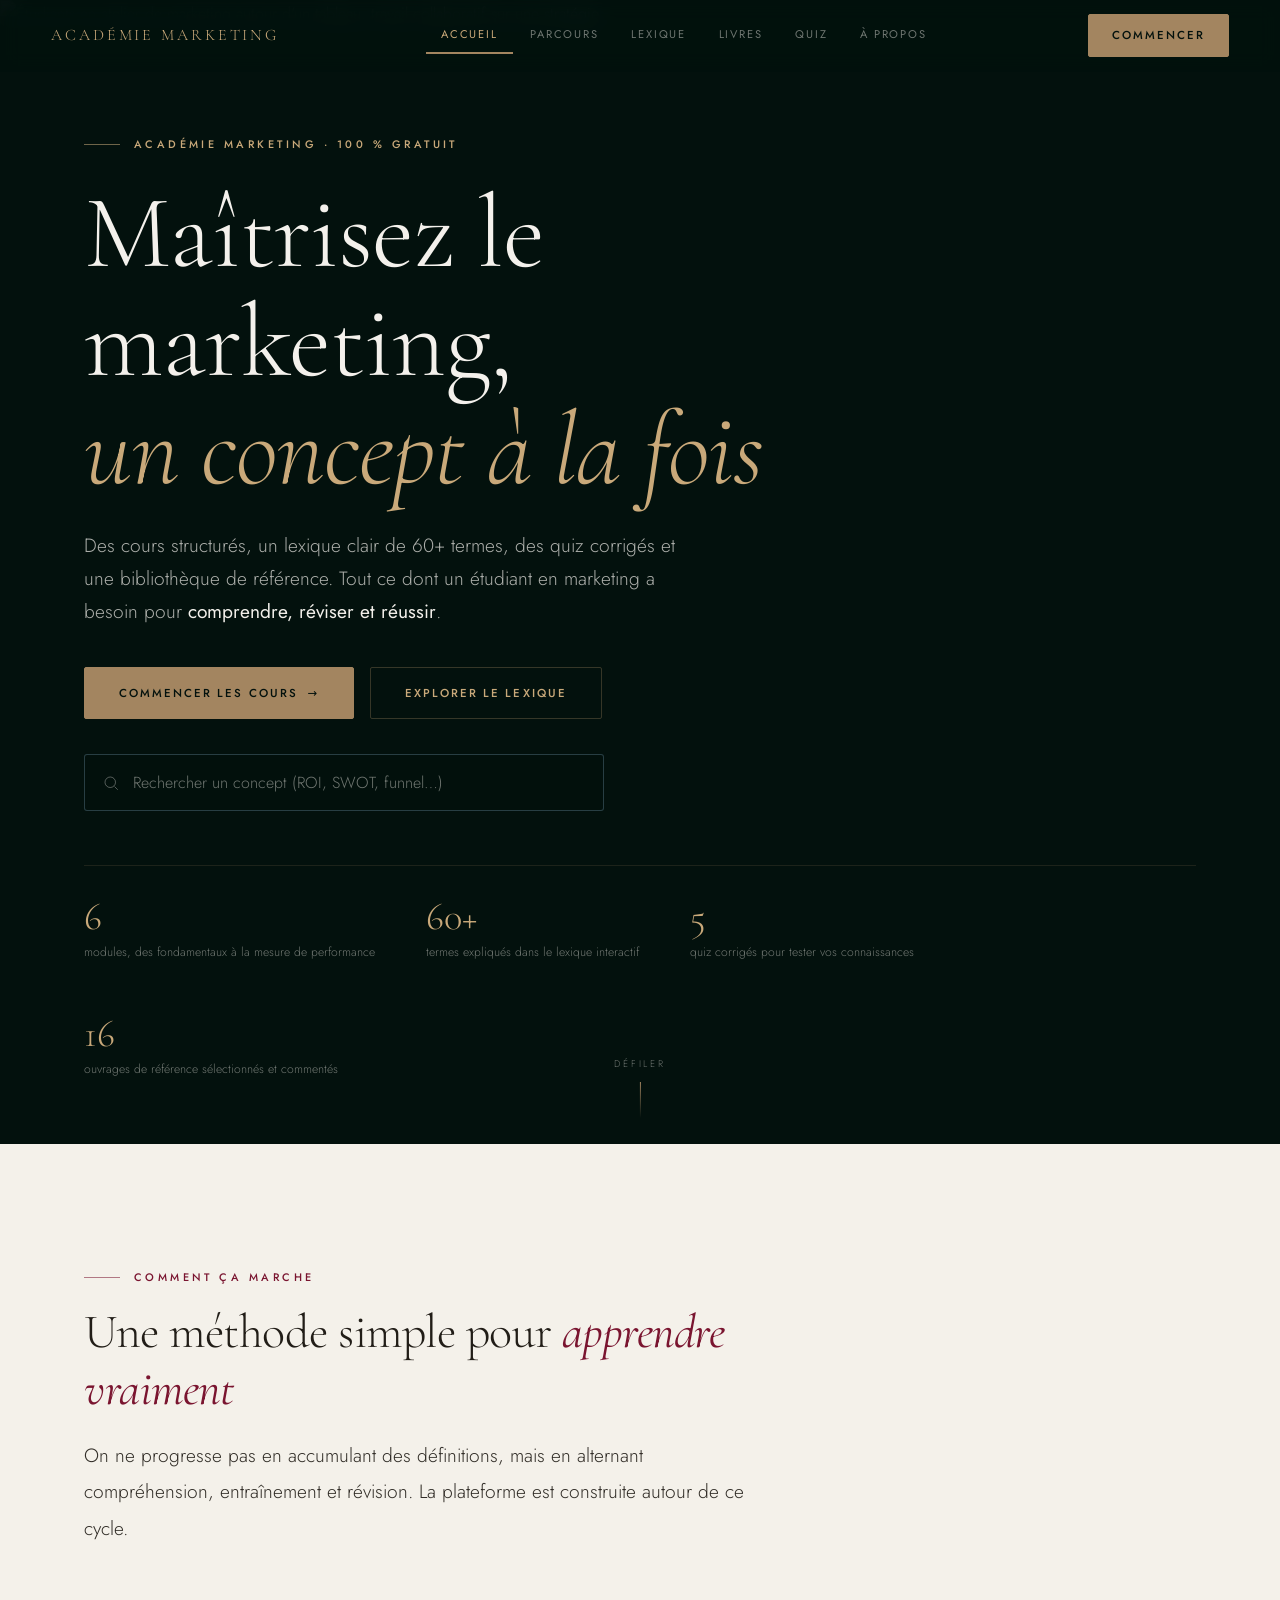
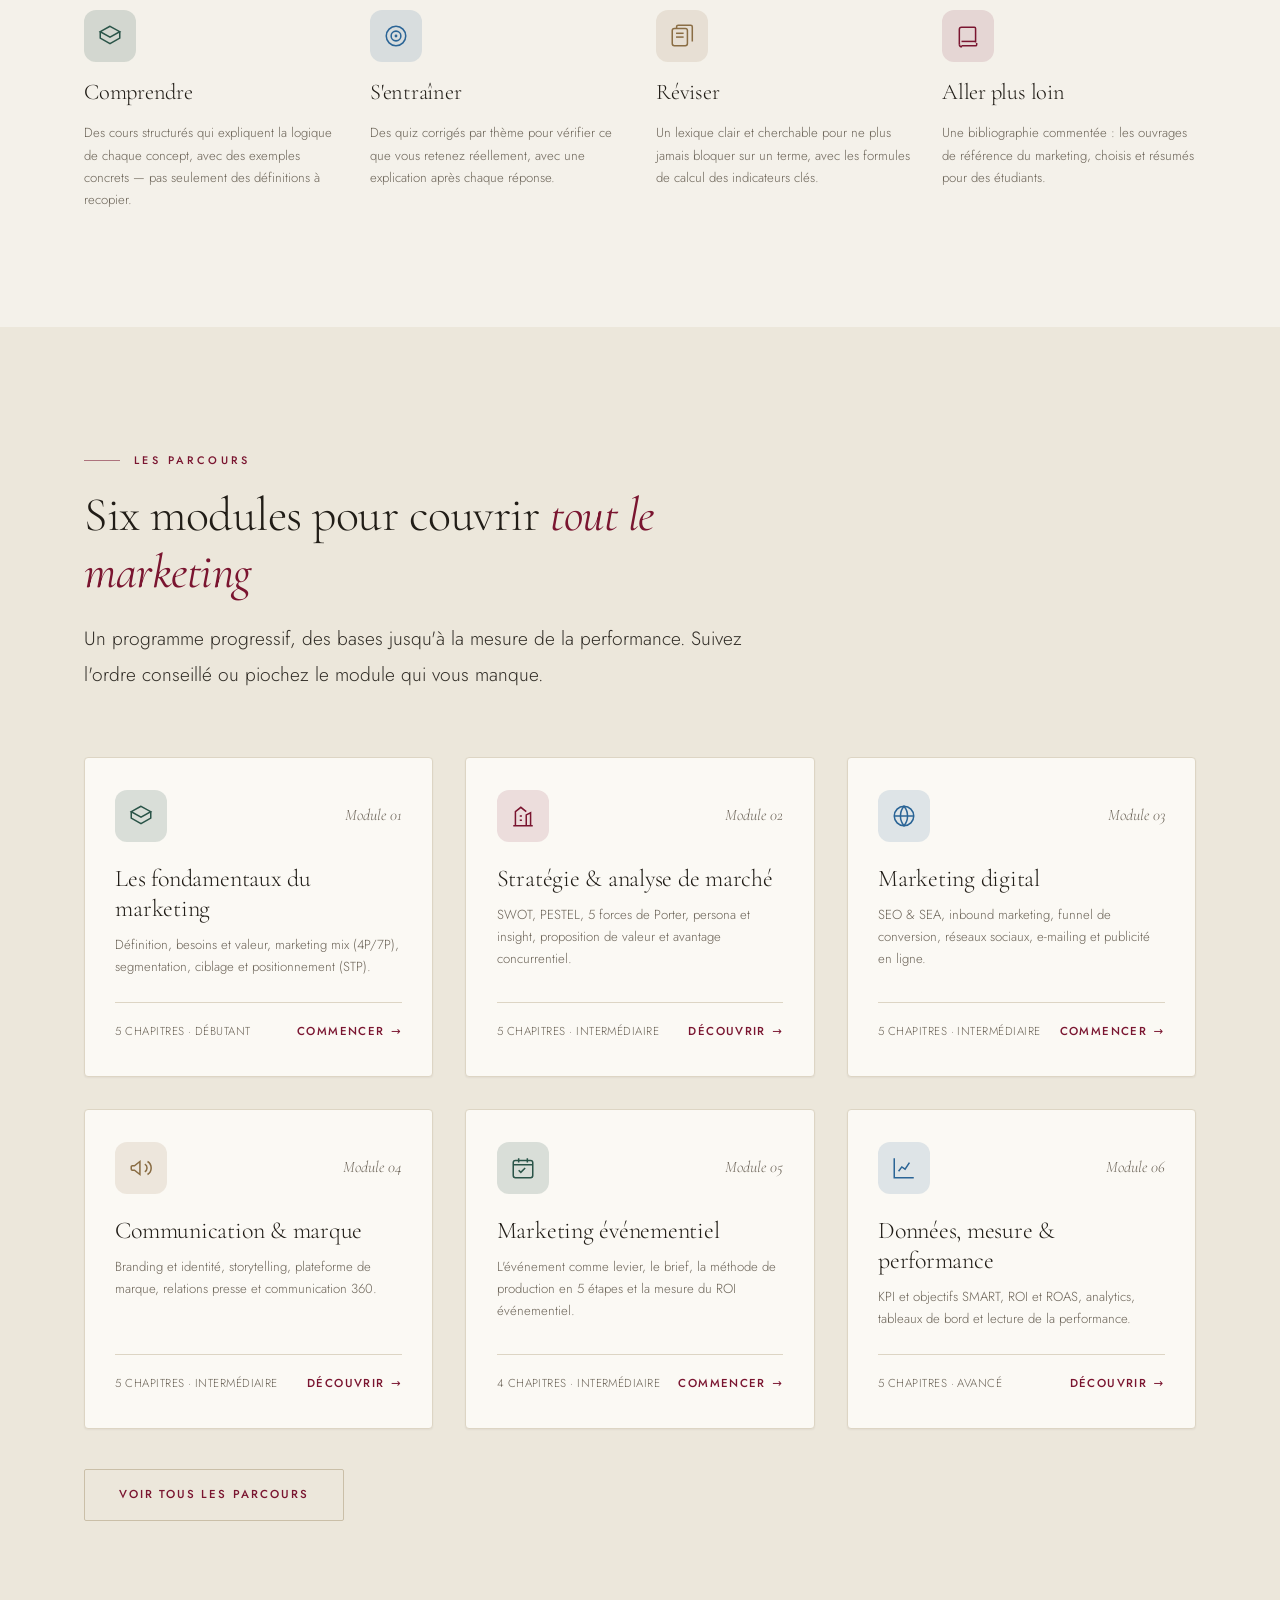
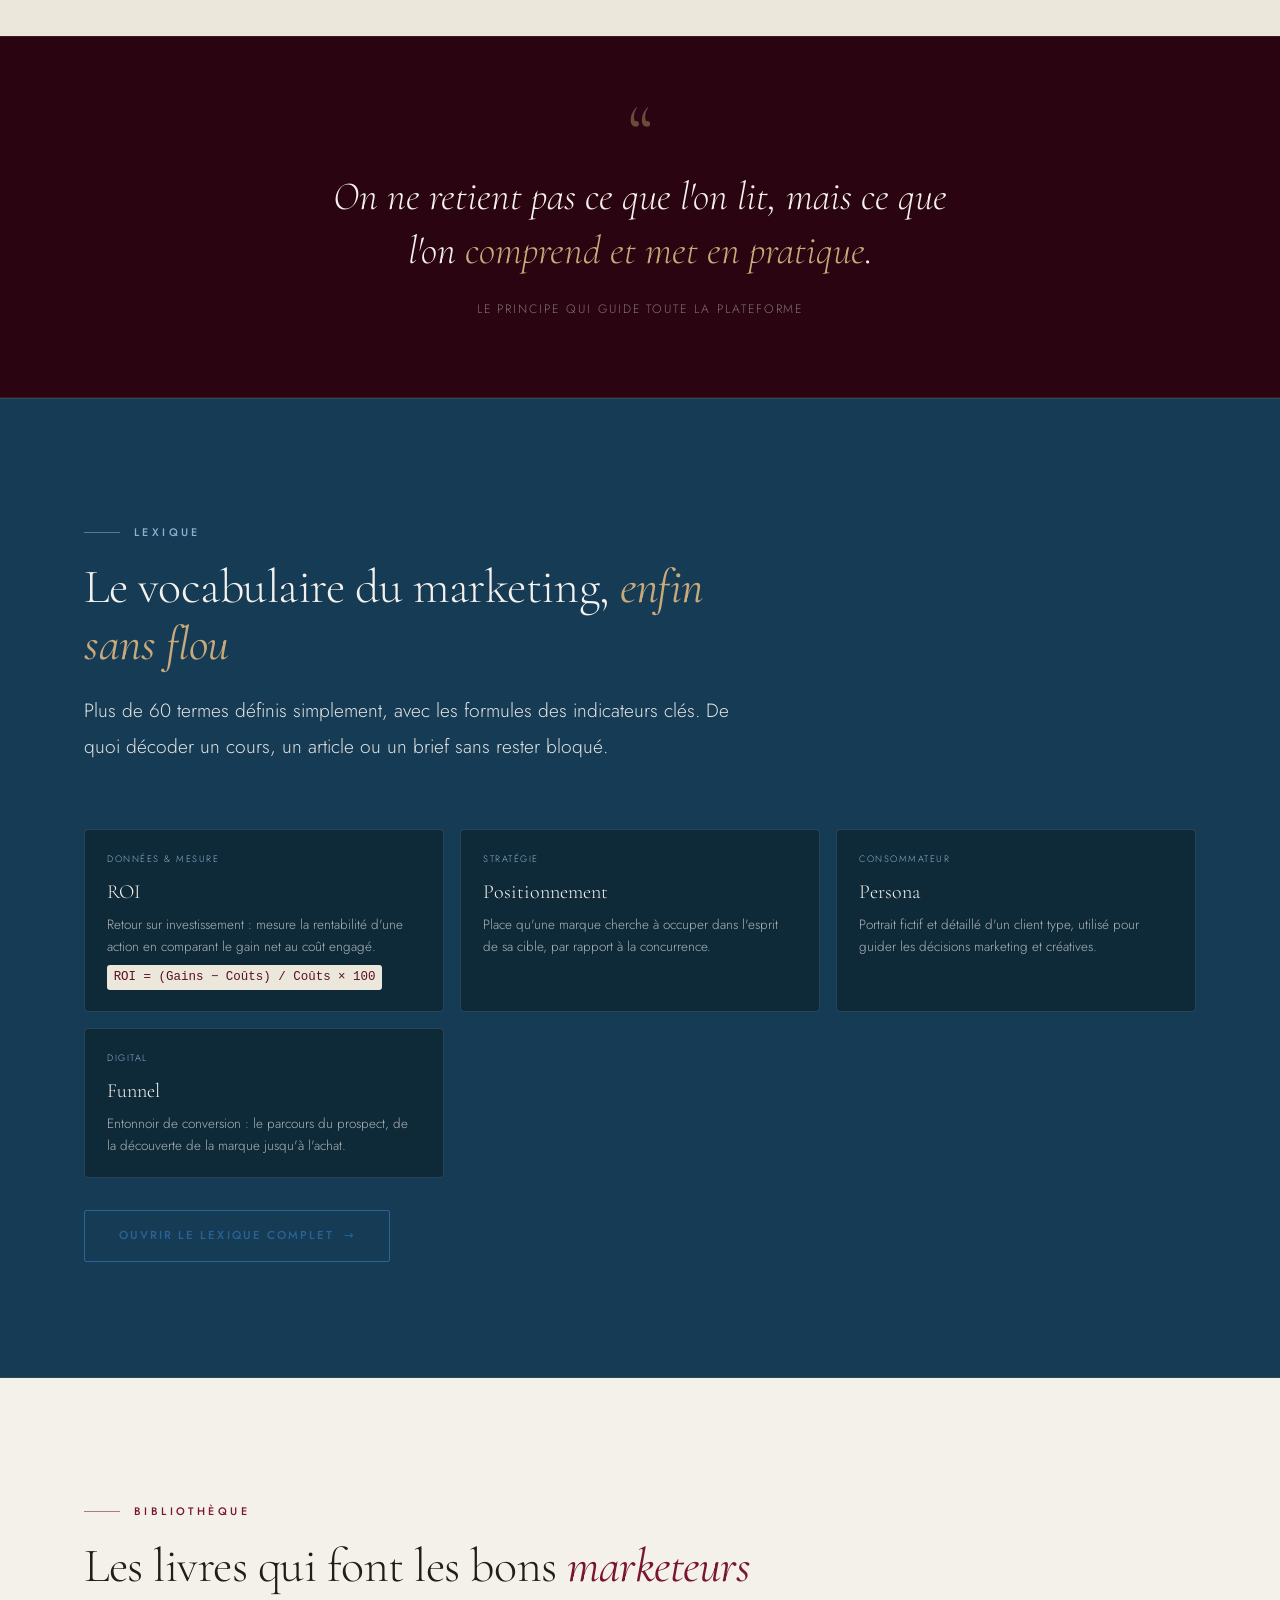
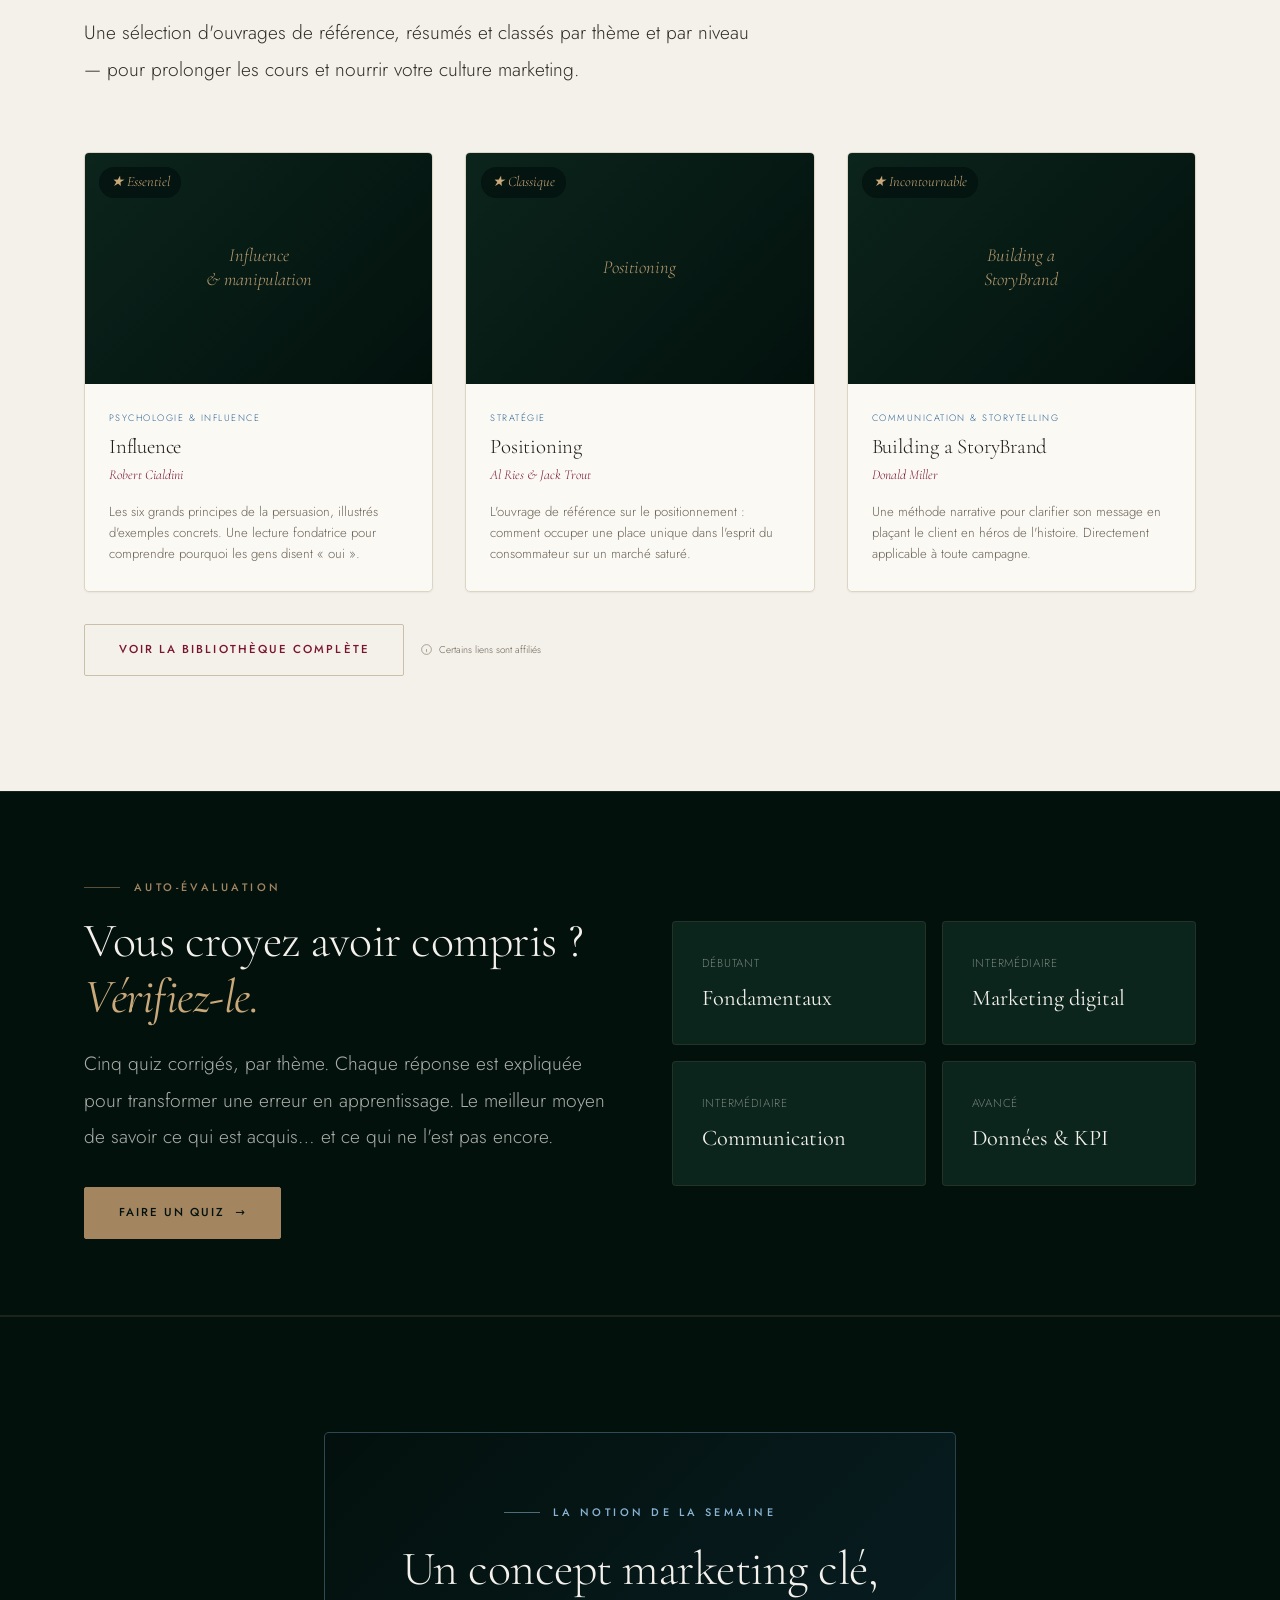
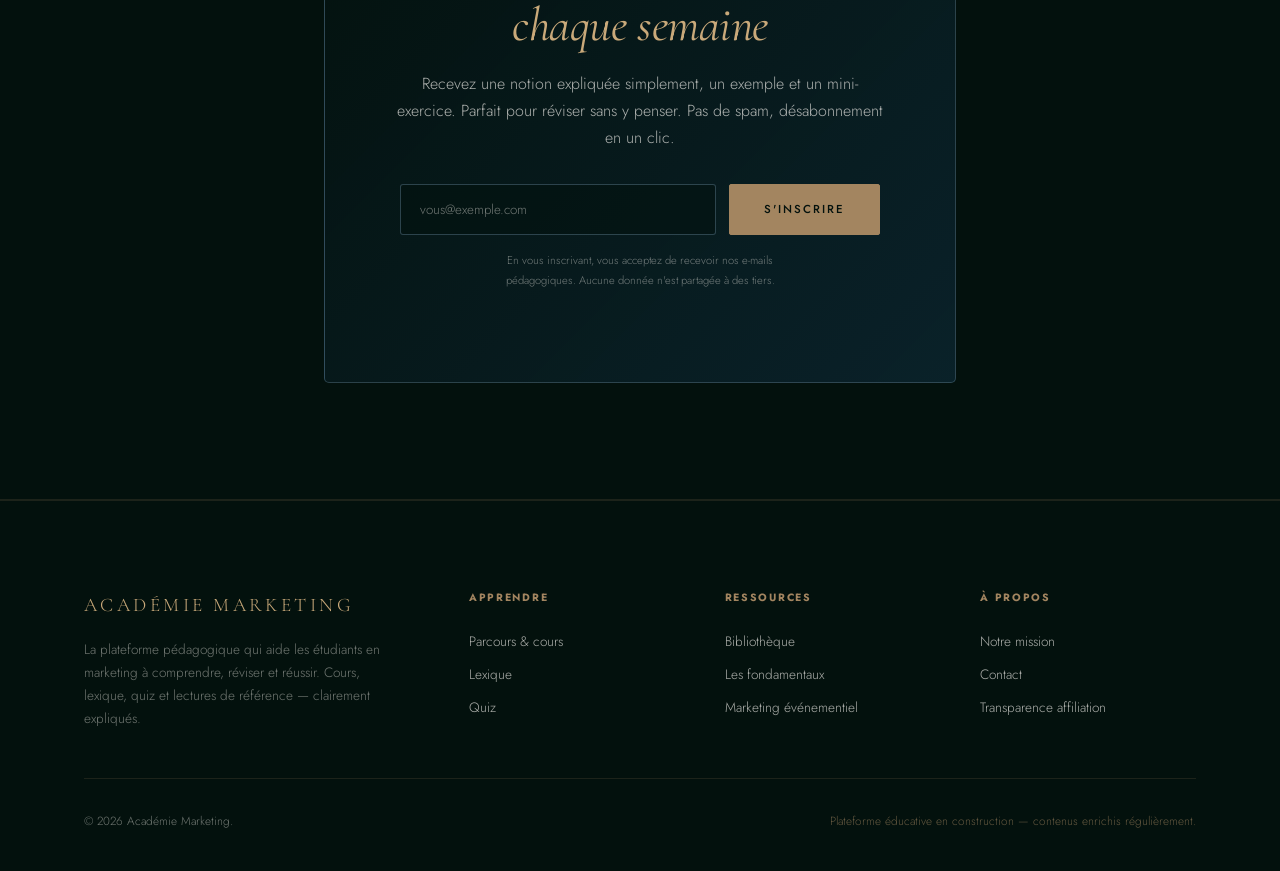
==== commit 2a496312: "Refonte en plateforme éducative « Académie Marketing » Transforme la vitrine one-page en plateforme " ====
--- a/index.html
+++ b/index.html
@@ -3,1903 +3,452 @@
 <head>
 <meta charset="UTF-8">
 <meta name="viewport" content="width=device-width, initial-scale=1.0">
-<title>Stratégies Événementielles & Marketing</title>
-<link href="https://fonts.googleapis.com/css2?family=Cormorant+Garamond:ital,wght@0,300;0,400;0,600;1,300;1,400&family=Jost:wght@200;300;400;500&display=swap" rel="stylesheet">
-<style>
-  :root {
-    /* Palette de base */
-    --noir:        #050e0b;
-    --blanc:       #f4f1ec;
-    --gris-clair:  #E0E0E0;
-
-    /* Couleurs identitaires de chaque module */
-    --c01: #16302B;   /* Vert forêt    — Module 01 Marketing */
-    --c01-acc: #2a5448;
-    --c01-light: rgba(22,48,43,0.18);
-
-    --c02: #390517;   /* Bordeaux      — Module 02 Communication */
-    --c02-acc: #7a1530;
-    --c02-light: rgba(57,5,23,0.18);
-
-    --c03: #03110D;   /* Vert nuit     — Module 03 Événementiel */
-    --c03-acc: #0e2a20;
-    --c03-light: rgba(3,17,13,0.35);
-
-    --c04: #2c1a06;   /* Brun taupe    — Module 04 Influence */
-    --c04-acc: #5a3a10;
-    --c04-light: rgba(44,26,6,0.22);
-
-    --taupe:       #A38560;
-    --taupe-pale:  #c9a97a;
-    --taupe-dim:   rgba(163,133,96,0.18);
-  }
-
-  *, *::before, *::after { margin: 0; padding: 0; box-sizing: border-box; }
-  html { scroll-behavior: smooth; }
-
-  body {
-    background: var(--noir);
-    color: var(--blanc);
-    font-family: 'Jost', sans-serif;
-    font-weight: 300;
-    line-height: 1.7;
-    overflow-x: hidden;
-  }
-
-  /* ============================================================
-     NAVIGATION — barre fixe avec indicateur de section actif
-  ============================================================ */
-  nav {
-    position: fixed;
-    top: 0; left: 0; right: 0;
-    z-index: 200;
-    display: flex;
-    align-items: stretch;
-    background: rgba(5,14,11,0.97);
-    backdrop-filter: blur(18px);
-    border-bottom: 1px solid rgba(163,133,96,0.14);
-    height: 60px;
-  }
-
-  .nav-logo {
-    display: flex;
-    align-items: center;
-    padding: 0 2.5rem;
-    font-family: 'Cormorant Garamond', serif;
-    font-size: 0.95rem;
-    letter-spacing: 0.18em;
-    color: var(--taupe);
-    text-transform: uppercase;
-    border-right: 1px solid rgba(163,133,96,0.12);
-    white-space: nowrap;
-    flex-shrink: 0;
-  }
-
-  .nav-links {
-    display: flex;
-    list-style: none;
-    flex: 1;
-  }
-
-  /* Chaque lien porte la couleur de son module */
-  .nav-links li { display: flex; }
-
-  .nav-links a {
-    display: flex;
-    align-items: center;
-    gap: 0.55rem;
-    padding: 0 1.5rem;
-    color: rgba(224,224,224,0.45);
-    text-decoration: none;
-    font-size: 0.67rem;
-    letter-spacing: 0.14em;
-    text-transform: uppercase;
-    font-weight: 400;
-    border-bottom: 3px solid transparent;
-    transition: color 0.3s, border-color 0.3s, background 0.3s;
-    white-space: nowrap;
-    position: relative;
-  }
-
-  /* Pastille couleur avant chaque item */
-  .nav-links a .dot {
-    width: 7px; height: 7px;
-    border-radius: 50%;
-    flex-shrink: 0;
-    opacity: 0.6;
-    transition: opacity 0.3s, transform 0.3s;
-  }
-
-  .nav-links a:hover { color: var(--gris-clair); background: rgba(163,133,96,0.04); }
-
-  /* États actifs — couleur du module */
-  .nav-links a[data-section="marketing"].active     { color: #4d9e87; border-bottom-color: var(--c01-acc); }
-  .nav-links a[data-section="marketing"] .dot       { background: var(--c01-acc); }
-  .nav-links a[data-section="marketing"].active .dot { opacity: 1; transform: scale(1.3); }
-
-  .nav-links a[data-section="communication"].active  { color: #c0566e; border-bottom-color: var(--c02-acc); }
-  .nav-links a[data-section="communication"] .dot    { background: var(--c02-acc); }
-  .nav-links a[data-section="communication"].active .dot { opacity: 1; transform: scale(1.3); }
-
-  .nav-links a[data-section="evenementiel"].active   { color: #4d9e87; border-bottom-color: #1a5c42; }
-  .nav-links a[data-section="evenementiel"] .dot     { background: #1a5c42; }
-  .nav-links a[data-section="evenementiel"].active .dot { opacity: 1; transform: scale(1.3); }
-
-  .nav-links a[data-section="influence"].active      { color: #c9a97a; border-bottom-color: var(--c04-acc); }
-  .nav-links a[data-section="influence"] .dot        { background: var(--c04-acc); }
-  .nav-links a[data-section="influence"].active .dot { opacity: 1; transform: scale(1.3); }
-
-  .nav-links a[data-section="lexique"].active        { color: var(--taupe-pale); border-bottom-color: var(--taupe); }
-  .nav-links a[data-section="lexique"] .dot          { background: var(--taupe); }
-  .nav-links a[data-section="lexique"].active .dot   { opacity: 1; transform: scale(1.3); }
-
-  .nav-links a[data-section="medias"].active         { color: var(--taupe-pale); border-bottom-color: var(--taupe); }
-  .nav-links a[data-section="medias"] .dot           { background: var(--taupe); }
-  .nav-links a[data-section="medias"].active .dot    { opacity: 1; transform: scale(1.3); }
-
-  /* ============================================================
-     BARRE DE PROGRESSION LATÉRALE — repère de position
-  ============================================================ */
-  .progress-rail {
-    position: fixed;
-    right: 0;
-    top: 60px;
-    bottom: 0;
-    width: 4px;
-    z-index: 150;
-    display: flex;
-    flex-direction: column;
-  }
-
-  .progress-segment {
-    flex: 1;
-    opacity: 0.15;
-    transition: opacity 0.4s;
-  }
-
-  .progress-segment.active { opacity: 1; }
-  .progress-segment[data-seg="marketing"]     { background: var(--c01-acc); }
-  .progress-segment[data-seg="communication"] { background: var(--c02-acc); }
-  .progress-segment[data-seg="evenementiel"]  { background: #1a5c42; }
-  .progress-segment[data-seg="influence"]     { background: var(--c04-acc); }
-  .progress-segment[data-seg="lexique"]       { background: var(--taupe); }
-  .progress-segment[data-seg="medias"]        { background: var(--taupe); }
-
-  /* ============================================================
-     PILL FLOTTANTE — indique la section en cours
-  ============================================================ */
-  .section-pill {
-    position: fixed;
-    right: 1.5rem;
-    top: 50%;
-    transform: translateY(-50%);
-    z-index: 150;
-    display: flex;
-    flex-direction: column;
-    gap: 0.5rem;
-    align-items: flex-end;
-  }
-
-  .pill-dot {
-    width: 8px; height: 8px;
-    border-radius: 50%;
-    opacity: 0.2;
-    transition: opacity 0.4s, width 0.4s, border-radius 0.4s;
-    cursor: pointer;
-  }
-
-  .pill-dot.active { opacity: 1; width: 24px; border-radius: 4px; }
-
-  .pill-dot[data-pill="marketing"]     { background: var(--c01-acc); }
-  .pill-dot[data-pill="communication"] { background: var(--c02-acc); }
-  .pill-dot[data-pill="evenementiel"]  { background: #1a5c42; }
-  .pill-dot[data-pill="influence"]     { background: var(--c04-acc); }
-  .pill-dot[data-pill="lexique"]       { background: var(--taupe); }
-  .pill-dot[data-pill="medias"]        { background: var(--taupe); }
-
-  /* ============================================================
-     HERO
-  ============================================================ */
-  .hero {
-    min-height: 100vh;
-    display: flex;
-    flex-direction: column;
-    justify-content: flex-end;
-    padding: 0 5rem 7rem;
-    position: relative;
-    overflow: hidden;
-  }
-
-  .hero-bg {
-    position: absolute; inset: 0;
-    background:
-      radial-gradient(ellipse 65% 55% at 80% 20%, rgba(57,5,23,0.55) 0%, transparent 60%),
-      radial-gradient(ellipse 50% 60% at 10% 85%, rgba(22,48,43,0.6) 0%, transparent 55%),
-      linear-gradient(155deg, #03110D 0%, #07120e 55%, #0e0307 100%);
-  }
-
-  .hero-bg::before {
-    content: '';
-    position: absolute; inset: 0;
-    background-image:
-      repeating-linear-gradient(0deg, transparent, transparent 59px, rgba(163,133,96,0.022) 60px),
-      repeating-linear-gradient(90deg, transparent, transparent 59px, rgba(163,133,96,0.022) 60px);
-  }
-
-  .hero-bg::after {
-    content: '';
-    position: absolute;
-    bottom: 0; left: 0; right: 0;
-    height: 45%;
-    background: linear-gradient(to top, var(--noir), transparent);
-  }
-
-  .hero-eyebrow {
-    font-size: 0.63rem;
-    letter-spacing: 0.38em;
-    text-transform: uppercase;
-    color: var(--taupe);
-    margin-bottom: 1.8rem;
-    position: relative;
-    display: flex;
-    align-items: center;
-    gap: 1rem;
-  }
-
-  .hero-eyebrow::before {
-    content: '';
-    width: 2.5rem; height: 1px;
-    background: var(--taupe);
-    opacity: 0.5;
-  }
-
-  .hero h1 {
-    font-family: 'Cormorant Garamond', serif;
-    font-size: clamp(3.5rem, 8vw, 7rem);
-    font-weight: 300;
-    line-height: 1.02;
-    max-width: 900px;
-  }
-
-  .hero h1 em { font-style: italic; color: var(--taupe-pale); }
-
-  .hero h1 .acc {
-    color: transparent;
-    -webkit-text-stroke: 1.5px rgba(163,133,96,0.4);
-  }
-
-  .hero-sub {
-    margin-top: 2.5rem;
-    font-size: 0.88rem;
-    color: rgba(224,224,224,0.55);
-    max-width: 420px;
-    line-height: 1.95;
-    border-left: 2px solid rgba(163,133,96,0.22);
-    padding-left: 1.3rem;
-  }
-
-  /* Légende couleurs dans le hero */
-  .hero-legend {
-    display: flex;
-    gap: 1.5rem;
-    margin-top: 3rem;
-    flex-wrap: wrap;
-    position: relative;
-  }
-
-  .legend-item {
-    display: flex;
-    align-items: center;
-    gap: 0.5rem;
-    font-size: 0.65rem;
-    letter-spacing: 0.12em;
-    text-transform: uppercase;
-    color: rgba(224,224,224,0.45);
-    cursor: pointer;
-    transition: color 0.3s;
-  }
-
-  .legend-item:hover { color: var(--gris-clair); }
-
-  .legend-swatch {
-    width: 10px; height: 10px;
-    border-radius: 2px;
-  }
-
-  .legend-swatch.m1 { background: var(--c01-acc); }
-  .legend-swatch.m2 { background: var(--c02-acc); }
-  .legend-swatch.m3 { background: #1a5c42; }
-  .legend-swatch.m4 { background: var(--c04-acc); }
-
-  .hero-scroll {
-    position: absolute;
-    bottom: 3rem; right: 5rem;
-    display: flex;
-    flex-direction: column;
-    align-items: center;
-    gap: 0.6rem;
-    font-size: 0.58rem;
-    letter-spacing: 0.28em;
-    text-transform: uppercase;
-    color: var(--taupe);
-    opacity: 0.5;
-  }
-
-  .hero-scroll::after {
-    content: '';
-    width: 1px; height: 3.5rem;
-    background: linear-gradient(to bottom, var(--taupe), transparent);
-    animation: scrollLine 2.2s ease-in-out infinite;
-  }
-
-  @keyframes scrollLine {
-    0%,100% { opacity: 0.3; transform: translateY(0); }
-    50% { opacity: 0.9; transform: translateY(8px); }
-  }
-
-  /* ============================================================
-     MODULES OVERVIEW
-  ============================================================ */
-  .modules-intro {
-    background: #040c09;
-    border-top: 1px solid rgba(163,133,96,0.12);
-    border-bottom: 1px solid rgba(163,133,96,0.12);
-    padding: 6rem 5rem;
-  }
-
-  .section-label {
-    font-size: 0.62rem;
-    letter-spacing: 0.35em;
-    text-transform: uppercase;
-    color: var(--taupe);
-    margin-bottom: 1rem;
-    display: flex;
-    align-items: center;
-    gap: 1rem;
-  }
-
-  .section-label::after {
-    content: '';
-    width: 2.5rem; height: 1px;
-    background: var(--taupe);
-    opacity: 0.3;
-  }
-
-  .section-title {
-    font-family: 'Cormorant Garamond', serif;
-    font-size: clamp(2.2rem, 4vw, 3.2rem);
-    font-weight: 300;
-    line-height: 1.15;
-    margin-bottom: 3rem;
-    max-width: 600px;
-  }
-
-  .section-title em { font-style: italic; color: var(--taupe-pale); }
-
-  .modules-grid {
-    display: grid;
-    grid-template-columns: repeat(4, 1fr);
-    gap: 0;
-  }
-
-  /* Chaque carte affiche clairement sa couleur de module */
-  .module-card {
-    padding: 3rem 2rem;
-    cursor: pointer;
-    position: relative;
-    overflow: hidden;
-    transition: transform 0.3s;
-    border-right: 1px solid rgba(163,133,96,0.08);
-  }
-
-  .module-card:last-child { border-right: none; }
-
-  .module-card::before {
-    content: '';
-    position: absolute;
-    top: 0; left: 0; right: 0;
-    height: 4px;
-    transition: height 0.4s;
-  }
-
-  .module-card:hover::before { height: 8px; }
-  .module-card:hover { transform: translateY(-3px); }
-
-  .module-card.m1 { background: linear-gradient(160deg, rgba(22,48,43,0.35) 0%, rgba(5,14,11,0.9) 100%); }
-  .module-card.m1::before { background: var(--c01-acc); }
-
-  .module-card.m2 { background: linear-gradient(160deg, rgba(57,5,23,0.35) 0%, rgba(5,14,11,0.9) 100%); }
-  .module-card.m2::before { background: var(--c02-acc); }
-
-  .module-card.m3 { background: linear-gradient(160deg, rgba(3,17,13,0.6) 0%, rgba(5,14,11,0.9) 100%); }
-  .module-card.m3::before { background: #1a5c42; }
-
-  .module-card.m4 { background: linear-gradient(160deg, rgba(44,26,6,0.35) 0%, rgba(5,14,11,0.9) 100%); }
-  .module-card.m4::before { background: var(--c04-acc); }
-
-  .module-num {
-    font-family: 'Cormorant Garamond', serif;
-    font-size: 3rem;
-    font-weight: 300;
-    line-height: 1;
-    margin-bottom: 1rem;
-    opacity: 0.25;
-  }
-
-  .module-card.m1 .module-num { color: #4d9e87; }
-  .module-card.m2 .module-num { color: #c0566e; }
-  .module-card.m3 .module-num { color: #4d9e87; }
-  .module-card.m4 .module-num { color: var(--taupe-pale); }
-
-  .module-card h3 {
-    font-family: 'Cormorant Garamond', serif;
-    font-size: 1.3rem;
-    font-weight: 400;
-    margin-bottom: 0.7rem;
-    color: var(--blanc);
-  }
-
-  .module-card p { font-size: 0.8rem; color: rgba(224,224,224,0.45); line-height: 1.78; }
-
-  .module-badge {
-    display: inline-block;
-    font-size: 0.58rem;
-    letter-spacing: 0.18em;
-    text-transform: uppercase;
-    padding: 0.2rem 0.6rem;
-    border-radius: 2px;
-    margin-bottom: 1rem;
-    font-weight: 500;
-  }
-
-  .module-card.m1 .module-badge { background: rgba(22,48,43,0.6); color: #4d9e87; }
-  .module-card.m2 .module-badge { background: rgba(57,5,23,0.6); color: #c0566e; }
-  .module-card.m3 .module-badge { background: rgba(26,92,66,0.3); color: #4d9e87; }
-  .module-card.m4 .module-badge { background: rgba(90,58,16,0.4); color: var(--taupe-pale); }
-
-  /* ============================================================
-     CONTENT SECTIONS — chacune avec son identité couleur claire
-  ============================================================ */
-  .content-section {
-    padding: 7rem 5rem;
-    position: relative;
-  }
-
-  /* Bordure gauche colorée — repère immédiat */
-  .content-section::before {
-    content: '';
-    position: absolute;
-    left: 0; top: 0; bottom: 0;
-    width: 5px;
-  }
-
-  #marketing    { background: linear-gradient(180deg, rgba(22,48,43,0.22) 0%, rgba(5,14,11,0.98) 100%); }
-  #marketing::before    { background: linear-gradient(to bottom, var(--c01-acc), transparent); }
-
-  #communication { background: linear-gradient(180deg, rgba(57,5,23,0.22) 0%, rgba(5,14,11,0.98) 100%); }
-  #communication::before { background: linear-gradient(to bottom, var(--c02-acc), transparent); }
-
-  #evenementiel { background: linear-gradient(180deg, rgba(3,17,13,0.45) 0%, rgba(5,14,11,0.98) 100%); }
-  #evenementiel::before { background: linear-gradient(to bottom, #1a5c42, transparent); }
-
-  #influence { background: linear-gradient(180deg, rgba(44,26,6,0.22) 0%, rgba(5,14,11,0.98) 100%); }
-  #influence::before { background: linear-gradient(to bottom, var(--c04-acc), transparent); }
-
-  #lexique { background: linear-gradient(180deg, rgba(22,48,43,0.15) 0%, rgba(5,14,11,0.98) 100%); }
-  #lexique::before { background: linear-gradient(to bottom, var(--taupe), transparent); }
-
-  #medias { background: linear-gradient(180deg, rgba(57,5,23,0.15) 0%, rgba(5,14,11,0.98) 100%); }
-  #medias::before { background: linear-gradient(to bottom, var(--taupe), transparent); }
-
-  /* En-tête de section avec badge couleur */
-  .section-header {
-    display: flex;
-    align-items: flex-start;
-    gap: 1.5rem;
-    margin-bottom: 3.5rem;
-  }
-
-  .section-color-bar {
-    width: 4px;
-    border-radius: 2px;
-    flex-shrink: 0;
-    margin-top: 0.3rem;
-    align-self: stretch;
-    min-height: 60px;
-  }
-
-  #marketing    .section-color-bar { background: var(--c01-acc); }
-  #communication .section-color-bar { background: var(--c02-acc); }
-  #evenementiel .section-color-bar { background: #1a5c42; }
-  #influence    .section-color-bar { background: var(--c04-acc); }
-  #lexique      .section-color-bar { background: var(--taupe); }
-  #medias       .section-color-bar { background: var(--taupe); }
-
-  /* Numéro de module dans l'en-tête */
-  .section-num {
-    font-family: 'Cormorant Garamond', serif;
-    font-size: 0.75rem;
-    letter-spacing: 0.25em;
-    text-transform: uppercase;
-    margin-bottom: 0.4rem;
-  }
-
-  #marketing    .section-num { color: #4d9e87; }
-  #communication .section-num { color: #c0566e; }
-  #evenementiel .section-num { color: #4d9e87; }
-  #influence    .section-num { color: var(--taupe-pale); }
-  #lexique      .section-num, #medias .section-num { color: var(--taupe); }
-
-  .section-main-title {
-    font-family: 'Cormorant Garamond', serif;
-    font-size: clamp(2.2rem, 4vw, 3.2rem);
-    font-weight: 300;
-    line-height: 1.12;
-    max-width: 580px;
-  }
-
-  .section-main-title em { font-style: italic; color: var(--taupe-pale); }
-
-  /* Layout deux colonnes */
-  .content-layout {
-    display: grid;
-    grid-template-columns: 1fr 2fr;
-    gap: 6rem;
-    align-items: start;
-  }
-
-  .content-sticky { position: sticky; top: 8rem; }
-
-  .section-desc {
-    font-size: 0.82rem;
-    color: rgba(224,224,224,0.48);
-    line-height: 1.9;
-    margin-top: 1.5rem;
-  }
-
-  /* Divider coloré */
-  .divider {
-    width: 3rem; height: 1px;
-    margin: 1.5rem 0;
-  }
-
-  #marketing    .divider { background: linear-gradient(to right, var(--c01-acc), transparent); }
-  #communication .divider { background: linear-gradient(to right, var(--c02-acc), transparent); }
-  #evenementiel .divider { background: linear-gradient(to right, #1a5c42, transparent); }
-  #influence    .divider { background: linear-gradient(to right, var(--c04-acc), transparent); }
-  #lexique .divider, #medias .divider { background: linear-gradient(to right, var(--taupe), transparent); }
-
-  /* Tags */
-  .tag-row { display: flex; flex-wrap: wrap; gap: 0.5rem; margin-top: 1.2rem; }
-
-  .tag {
-    font-size: 0.62rem;
-    letter-spacing: 0.1em;
-    text-transform: uppercase;
-    padding: 0.28rem 0.8rem;
-    border: 1px solid;
-    font-weight: 400;
-    transition: all 0.3s;
-  }
-
-  #marketing    .tag { border-color: rgba(42,84,72,0.4); color: rgba(77,158,135,0.6); }
-  #marketing    .tag:hover { border-color: var(--c01-acc); color: #4d9e87; }
-
-  #communication .tag { border-color: rgba(122,21,48,0.4); color: rgba(192,86,110,0.6); }
-  #communication .tag:hover { border-color: var(--c02-acc); color: #c0566e; }
-
-  #evenementiel .tag { border-color: rgba(26,92,66,0.4); color: rgba(77,158,135,0.6); }
-  #evenementiel .tag:hover { border-color: #1a5c42; color: #4d9e87; }
-
-  #influence    .tag { border-color: rgba(90,58,16,0.4); color: rgba(201,169,122,0.6); }
-  #influence    .tag:hover { border-color: var(--c04-acc); color: var(--taupe-pale); }
-
-  /* ============================================================
-     PROSE CONTENU
-  ============================================================ */
-  .prose h3 {
-    font-family: 'Cormorant Garamond', serif;
-    font-size: 1.45rem;
-    font-weight: 400;
-    margin: 2.5rem 0 0.8rem;
-  }
-
-  .prose h3:first-child { margin-top: 0; }
-
-  #marketing    .prose h3 { color: #4d9e87; }
-  #communication .prose h3 { color: #c0566e; }
-  #evenementiel .prose h3 { color: #4d9e87; }
-  #influence    .prose h3 { color: var(--taupe-pale); }
-  #lexique      .prose h3, #medias .prose h3 { color: var(--taupe-pale); }
-
-  .prose p {
-    font-size: 0.87rem;
-    color: rgba(224,224,224,0.6);
-    margin-bottom: 1rem;
-    line-height: 1.9;
-  }
-
-  .prose ul { list-style: none; margin: 0.8rem 0 1.5rem; }
-
-  .prose ul li {
-    font-size: 0.85rem;
-    color: rgba(224,224,224,0.57);
-    padding: 0.45rem 0 0.45rem 1.3rem;
-    border-left: 2px solid;
-    margin-bottom: 0.5rem;
-    line-height: 1.78;
-    transition: border-color 0.3s;
-  }
-
-  #marketing    .prose ul li { border-left-color: rgba(42,84,72,0.25); }
-  #marketing    .prose ul li:hover { border-left-color: var(--c01-acc); }
-  #communication .prose ul li { border-left-color: rgba(122,21,48,0.25); }
-  #communication .prose ul li:hover { border-left-color: var(--c02-acc); }
-  #evenementiel .prose ul li { border-left-color: rgba(26,92,66,0.25); }
-  #evenementiel .prose ul li:hover { border-left-color: #1a5c42; }
-  #influence    .prose ul li { border-left-color: rgba(90,58,16,0.3); }
-  #influence    .prose ul li:hover { border-left-color: var(--c04-acc); }
-
-  .prose ul li strong { color: var(--gris-clair); font-weight: 500; }
-
-  .quote-block {
-    padding: 1.3rem 1.8rem;
-    margin: 2.2rem 0;
-    font-family: 'Cormorant Garamond', serif;
-    font-size: 1.1rem;
-    font-style: italic;
-    color: var(--taupe-pale);
-    line-height: 1.7;
-  }
-
-  #marketing    .quote-block { border-left: 3px solid var(--c01-acc); background: rgba(22,48,43,0.2); }
-  #communication .quote-block { border-left: 3px solid var(--c02-acc); background: rgba(57,5,23,0.2); }
-  #evenementiel .quote-block { border-left: 3px solid #1a5c42; background: rgba(26,92,66,0.15); }
-  #influence    .quote-block { border-left: 3px solid var(--c04-acc); background: rgba(44,26,6,0.25); }
-
-  /* ============================================================
-     CARDS
-  ============================================================ */
-  .cards-grid {
-    display: grid;
-    grid-template-columns: repeat(auto-fit, minmax(200px, 1fr));
-    gap: 1px;
-    margin-top: 2rem;
-    background: rgba(163,133,96,0.06);
-  }
-
-  .card {
-    background: var(--noir);
-    padding: 1.8rem;
-    transition: background 0.3s;
-  }
-
-  #marketing    .card:hover { background: rgba(22,48,43,0.25); }
-  #communication .card:hover { background: rgba(57,5,23,0.25); }
-  #evenementiel .card:hover { background: rgba(26,92,66,0.15); }
-  #influence    .card:hover { background: rgba(44,26,6,0.3); }
-  #medias       .card:hover { background: rgba(57,5,23,0.15); }
-
-  .card-icon { font-size: 1.25rem; margin-bottom: 0.8rem; opacity: 0.7; }
-
-  .card h4 {
-    font-family: 'Cormorant Garamond', serif;
-    font-size: 1.05rem;
-    font-weight: 400;
-    margin-bottom: 0.5rem;
-  }
-
-  #marketing    .card h4 { color: #4d9e87; }
-  #communication .card h4 { color: #c0566e; }
-  #evenementiel .card h4 { color: #4d9e87; }
-  #influence    .card h4 { color: var(--taupe-pale); }
-  #medias       .card h4 { color: var(--taupe-pale); }
-
-  .card p { font-size: 0.79rem; color: rgba(224,224,224,0.52); line-height: 1.72; }
-
-  /* ============================================================
-     TABS
-  ============================================================ */
-  .tabs { margin-top: 2.2rem; }
-
-  .tab-nav {
-    display: flex;
-    border-bottom: 1px solid rgba(163,133,96,0.12);
-    flex-wrap: wrap;
-  }
-
-  .tab-btn {
-    background: none; border: none;
-    color: rgba(224,224,224,0.35);
-    font-family: 'Jost', sans-serif;
-    font-size: 0.68rem;
-    letter-spacing: 0.12em;
-    text-transform: uppercase;
-    padding: 0.85rem 1.3rem;
-    cursor: pointer;
-    border-bottom: 2px solid transparent;
-    margin-bottom: -1px;
-    transition: all 0.3s;
-    font-weight: 400;
-  }
-
-  #communication .tab-btn.active,
-  #communication .tab-btn:hover { color: #c0566e; border-bottom-color: var(--c02-acc); }
-
-  .tab-content { display: none; padding-top: 2rem; }
-  .tab-content.active { display: block; }
-
-  /* ============================================================
-     TIMELINE
-  ============================================================ */
-  .timeline { position: relative; padding-left: 2rem; margin-top: 2rem; }
-
-  .timeline::before {
-    content: '';
-    position: absolute;
-    left: 0; top: 0; bottom: 0;
-    width: 1px;
-    background: linear-gradient(to bottom, #1a5c42, var(--taupe), transparent);
-  }
-
-  .timeline-item { position: relative; padding-bottom: 2.5rem; padding-left: 1.5rem; }
-
-  .timeline-item::before {
-    content: '';
-    position: absolute;
-    left: -2.38rem; top: 0.5rem;
-    width: 0.5rem; height: 0.5rem;
-    background: #1a5c42;
-    border-radius: 50%;
-    box-shadow: 0 0 10px rgba(26,92,66,0.5);
-  }
-
-  .timeline-item h4 {
-    font-family: 'Cormorant Garamond', serif;
-    font-size: 1.05rem;
-    font-weight: 400;
-    color: #4d9e87;
-    margin-bottom: 0.4rem;
-  }
-
-  .timeline-item p { font-size: 0.81rem; color: rgba(224,224,224,0.52); line-height: 1.78; }
-
-  /* ============================================================
-     STATS
-  ============================================================ */
-  .stats-row {
-    display: grid;
-    grid-template-columns: repeat(auto-fit, minmax(140px, 1fr));
-    gap: 2rem;
-    margin: 3rem 0;
-    padding: 3rem 0;
-    border-top: 1px solid rgba(26,92,66,0.2);
-    border-bottom: 1px solid rgba(26,92,66,0.2);
-  }
-
-  .stat { text-align: center; }
-
-  .stat-num {
-    font-family: 'Cormorant Garamond', serif;
-    font-size: 2.4rem;
-    font-weight: 300;
-    color: #4d9e87;
-    line-height: 1;
-    display: block;
-  }
-
-  .stat-label {
-    font-size: 0.66rem;
-    letter-spacing: 0.15em;
-    text-transform: uppercase;
-    color: rgba(224,224,224,0.38);
-    margin-top: 0.5rem;
-    display: block;
-  }
-
-  /* ============================================================
-     LEXIQUE
-  ============================================================ */
-  .lexique-search {
-    width: 100%;
-    max-width: 420px;
-    background: rgba(163,133,96,0.04);
-    border: 1px solid rgba(163,133,96,0.18);
-    color: var(--blanc);
-    font-family: 'Jost', sans-serif;
-    font-size: 0.85rem;
-    padding: 0.95rem 1.3rem;
-    outline: none;
-    margin-bottom: 2.5rem;
-    transition: border-color 0.3s;
-  }
-
-  .lexique-search:focus { border-color: var(--taupe); }
-  .lexique-search::placeholder { color: rgba(163,133,96,0.28); }
-
-  .lexique-grid {
-    display: grid;
-    grid-template-columns: repeat(auto-fill, minmax(210px, 1fr));
-    gap: 1px;
-    background: rgba(163,133,96,0.06);
-  }
-
-  .lex-item { background: var(--noir); padding: 1.3rem 1.6rem; transition: background 0.25s; }
-  .lex-item:hover { background: rgba(22,48,43,0.2); }
-
-  .lex-term {
-    font-family: 'Cormorant Garamond', serif;
-    font-size: 0.98rem;
-    font-weight: 600;
-    color: var(--taupe);
-    letter-spacing: 0.05em;
-    margin-bottom: 0.3rem;
-  }
-
-  .lex-def { font-size: 0.75rem; color: rgba(224,224,224,0.48); line-height: 1.65; }
-
-  /* ============================================================
-     MEDIAS
-  ============================================================ */
-  .medias-grid {
-    display: grid;
-    grid-template-columns: repeat(auto-fill, minmax(260px, 1fr));
-    gap: 1px;
-    margin-top: 2rem;
-    background: rgba(163,133,96,0.06);
-  }
-
-  .media-card { background: var(--noir); padding: 2.2rem; transition: background 0.3s; }
-  .media-card:hover { background: rgba(57,5,23,0.18); }
-
-  .media-tag {
-    font-size: 0.6rem;
-    letter-spacing: 0.22em;
-    text-transform: uppercase;
-    color: var(--c02-acc);
-    margin-bottom: 0.8rem;
-    font-weight: 500;
-  }
-
-  .media-card h4 {
-    font-family: 'Cormorant Garamond', serif;
-    font-size: 1.2rem;
-    font-weight: 400;
-    margin-bottom: 0.6rem;
-    color: var(--taupe-pale);
-  }
-
-  .media-card p { font-size: 0.79rem; color: rgba(224,224,224,0.48); line-height: 1.78; }
-
-  /* ============================================================
-     FOOTER
-  ============================================================ */
-  footer {
-    padding: 3.5rem 5rem;
-    background: #030b08;
-    border-top: 1px solid rgba(163,133,96,0.12);
-    display: flex;
-    justify-content: space-between;
-    align-items: center;
-  }
-
-  /* Bandes couleur footer */
-  .footer-modules {
-    display: flex;
-    gap: 0.4rem;
-    align-items: center;
-  }
-
-  .footer-chip {
-    font-size: 0.6rem;
-    letter-spacing: 0.12em;
-    text-transform: uppercase;
-    padding: 0.2rem 0.7rem;
-    border-radius: 2px;
-    font-weight: 500;
-    cursor: pointer;
-    transition: opacity 0.3s;
-    opacity: 0.6;
-  }
-
-  .footer-chip:hover { opacity: 1; }
-  .footer-chip.m1 { background: rgba(22,48,43,0.5); color: #4d9e87; }
-  .footer-chip.m2 { background: rgba(57,5,23,0.5); color: #c0566e; }
-  .footer-chip.m3 { background: rgba(26,92,66,0.3); color: #4d9e87; }
-  .footer-chip.m4 { background: rgba(44,26,6,0.5); color: var(--taupe-pale); }
-
-  .footer-logo {
-    font-family: 'Cormorant Garamond', serif;
-    font-size: 1rem;
-    color: var(--taupe);
-    letter-spacing: 0.12em;
-  }
-
-  .footer-note { font-size: 0.7rem; color: rgba(224,224,224,0.28); }
-
-  /* ============================================================
-     REVEAL
-  ============================================================ */
-  .reveal { opacity: 0; transform: translateY(24px); transition: opacity 0.75s ease, transform 0.75s ease; }
-  .reveal.visible { opacity: 1; transform: translateY(0); }
-
-  /* ============================================================
-     RESPONSIVE
-  ============================================================ */
-  @media (max-width: 1000px) {
-    .modules-grid { grid-template-columns: repeat(2, 1fr); }
-  }
-
-  @media (max-width: 900px) {
-    nav { height: auto; flex-wrap: wrap; padding: 0; }
-    .nav-logo { padding: 1rem 1.5rem; width: 100%; border-right: none; border-bottom: 1px solid rgba(163,133,96,0.1); }
-    .nav-links { gap: 0; overflow-x: auto; }
-    .nav-links a { padding: 0.7rem 1rem; font-size: 0.62rem; }
-    .section-pill, .progress-rail { display: none; }
-    .content-section { padding: 4rem 1.5rem; }
-    .modules-intro { padding: 4rem 1.5rem; }
-    .content-layout { grid-template-columns: 1fr; gap: 2rem; }
-    .content-sticky { position: static; }
-    .hero { padding: 0 1.5rem 5rem; }
-    footer { flex-direction: column; gap: 1rem; text-align: center; padding: 2.5rem 1.5rem; }
-    .modules-grid { grid-template-columns: 1fr 1fr; }
-  }
-
-  @media (max-width: 600px) {
-    .modules-grid { grid-template-columns: 1fr; }
-    .hero-legend { display: none; }
-  }
-
-  /* ============================================================
-     GRANDS TITRES DÉCORATIFS
-  ============================================================ */
-  .section-deco-title {
-    font-family: 'Cormorant Garamond', serif;
-    font-weight: 300;
-    font-size: clamp(4rem, 9vw, 8rem);
-    line-height: 1.0;
-    margin-bottom: 3rem;
-    max-width: 900px;
-  }
-  .section-deco-title .line-normal { display: block; color: var(--blanc); }
-  .section-deco-title .line-italic { display: block; font-style: italic; color: var(--taupe-pale); }
-  .section-deco-title .line-ghost  { display: block; color: transparent; -webkit-text-stroke: 1.5px rgba(163,133,96,0.35); }
-
-  #marketing    .section-deco-title .line-italic { color: #4d9e87; }
-  #marketing    .section-deco-title .line-ghost  { -webkit-text-stroke-color: rgba(77,158,135,0.35); }
-  #communication .section-deco-title .line-italic { color: #c0566e; }
-  #communication .section-deco-title .line-ghost  { -webkit-text-stroke-color: rgba(192,86,110,0.35); }
-  #evenementiel .section-deco-title .line-italic  { color: #4d9e87; }
-  #evenementiel .section-deco-title .line-ghost   { -webkit-text-stroke-color: rgba(26,92,66,0.45); }
-  #influence    .section-deco-title .line-italic  { color: var(--taupe-pale); }
-  #influence    .section-deco-title .line-ghost   { -webkit-text-stroke-color: rgba(163,133,96,0.35); }
-  #lexique      .section-deco-title .line-ghost   { -webkit-text-stroke-color: rgba(163,133,96,0.3); }
-  #medias       .section-deco-title .line-ghost   { -webkit-text-stroke-color: rgba(163,133,96,0.3); }
-  #librairie    .section-deco-title .line-italic  { color: #8ab4d4; }
-  #librairie    .section-deco-title .line-ghost   { -webkit-text-stroke-color: rgba(42,100,150,0.4); }
-  #quiz         .section-deco-title .line-italic  { color: #b48cdc; }
-  #quiz         .section-deco-title .line-ghost   { -webkit-text-stroke-color: rgba(180,140,220,0.4); }
-
-  /* ============================================================
-     NAV — librairie & quiz
-  ============================================================ */
-  .nav-links a[data-section="librairie"].active      { color: #8ab4d4; border-bottom-color: #2a6496; }
-  .nav-links a[data-section="librairie"] .dot        { background: #2a6496; }
-  .nav-links a[data-section="librairie"].active .dot { opacity: 1; transform: scale(1.3); }
-  .nav-links a[data-section="quiz"].active           { color: #b48cdc; border-bottom-color: #6a2a96; }
-  .nav-links a[data-section="quiz"] .dot             { background: #6a2a96; }
-  .nav-links a[data-section="quiz"].active .dot      { opacity: 1; transform: scale(1.3); }
-
-  .progress-segment[data-seg="librairie"] { background: #2a6496; }
-  .progress-segment[data-seg="quiz"]      { background: #6a2a96; }
-  .pill-dot[data-pill="librairie"]        { background: #2a6496; }
-  .pill-dot[data-pill="quiz"]             { background: #6a2a96; }
-
-  #librairie    .section-color-bar { background: #2a6496; }
-  #quiz         .section-color-bar { background: #6a2a96; }
-  #librairie { background: linear-gradient(180deg, rgba(42,100,150,0.15) 0%, rgba(5,14,11,0.98) 100%); }
-  #librairie::before { background: linear-gradient(to bottom, #2a6496, transparent); }
-  #quiz { background: linear-gradient(180deg, rgba(100,42,150,0.12) 0%, rgba(5,14,11,0.98) 100%); }
-  #quiz::before { background: linear-gradient(to bottom, #6a2a96, transparent); }
-
-  /* ============================================================
-     LIBRAIRIE
-  ============================================================ */
-  .librairie-grid {
-    display: grid; grid-template-columns: repeat(auto-fill, minmax(280px, 1fr));
-    gap: 1.5rem; margin-top: 2rem;
-  }
-  .lib-card {
-    background: rgba(42,100,150,0.07); border: 1px solid rgba(42,100,150,0.18);
-    border-radius: 4px; padding: 1.8rem;
-    transition: transform 0.3s, border-color 0.3s, background 0.3s;
-    position: relative; overflow: hidden;
-  }
-  .lib-card::before { content:''; position:absolute; top:0; left:0; right:0; height:3px; background: linear-gradient(90deg, #2a6496, transparent); }
-  .lib-card:hover { transform: translateY(-4px); border-color: rgba(42,100,150,0.4); background: rgba(42,100,150,0.12); }
-  .lib-type { display:inline-block; font-size:0.55rem; letter-spacing:0.2em; text-transform:uppercase; padding:0.18rem 0.6rem; border-radius:2px; background:rgba(42,100,150,0.25); color:#8ab4d4; margin-bottom:1rem; font-weight:500; }
-  .lib-card h4 { font-family:'Cormorant Garamond',serif; font-size:1.15rem; font-weight:400; margin-bottom:0.3rem; color:var(--blanc); }
-  .lib-author { font-size:0.72rem; color:#8ab4d4; margin-bottom:0.8rem; opacity:0.75; }
-  .lib-card p { font-size:0.79rem; color:rgba(224,224,224,0.5); line-height:1.78; }
-  .lib-card .lib-tag-row { display:flex; flex-wrap:wrap; gap:0.4rem; margin-top:1rem; }
-  .lib-card .lib-tag { font-size:0.55rem; letter-spacing:0.12em; text-transform:uppercase; padding:0.15rem 0.5rem; border:1px solid rgba(163,133,96,0.2); border-radius:2px; color:rgba(224,224,224,0.38); }
-  .lib-filters { display:flex; flex-wrap:wrap; gap:0.6rem; margin-bottom:2rem; }
-  .lib-filter-btn { background:transparent; border:1px solid rgba(42,100,150,0.25); color:rgba(224,224,224,0.45); font-family:'Jost',sans-serif; font-size:0.65rem; letter-spacing:0.14em; text-transform:uppercase; padding:0.35rem 1rem; border-radius:2px; cursor:pointer; transition:all 0.25s; }
-  .lib-filter-btn:hover, .lib-filter-btn.active { background:rgba(42,100,150,0.2); border-color:#2a6496; color:#8ab4d4; }
-
-  /* ============================================================
-     QUIZ
-  ============================================================ */
-  .quiz-wrapper { max-width:680px; margin:0 auto; }
-  .quiz-progress-bar { height:3px; background:rgba(163,133,96,0.12); border-radius:2px; margin-bottom:3rem; overflow:hidden; }
-  .quiz-progress-fill { height:100%; background:linear-gradient(to right,#6a2a96,#b48cdc); border-radius:2px; transition:width 0.5s ease; width:0%; }
-  .quiz-question { display:none; animation:fadeUp 0.4s ease; }
-  .quiz-question.active { display:block; }
-  @keyframes fadeUp { from{opacity:0;transform:translateY(16px)} to{opacity:1;transform:translateY(0)} }
-  .quiz-q-num { font-size:0.6rem; letter-spacing:0.3em; text-transform:uppercase; color:#b48cdc; margin-bottom:1rem; }
-  .quiz-q-text { font-family:'Cormorant Garamond',serif; font-size:clamp(1.3rem,2.5vw,1.9rem); font-weight:300; line-height:1.35; margin-bottom:2rem; color:var(--blanc); }
-  .quiz-options { display:flex; flex-direction:column; gap:0.75rem; }
-  .quiz-opt { background:rgba(106,42,150,0.07); border:1px solid rgba(106,42,150,0.22); color:rgba(224,224,224,0.65); font-family:'Jost',sans-serif; font-size:0.83rem; font-weight:300; padding:1rem 1.4rem; border-radius:3px; cursor:pointer; text-align:left; transition:all 0.25s; line-height:1.55; }
-  .quiz-opt:hover:not(:disabled) { background:rgba(106,42,150,0.18); border-color:rgba(106,42,150,0.5); color:var(--blanc); }
-  .quiz-opt.correct { background:rgba(26,92,66,0.25); border-color:#1a5c42; color:#4d9e87; }
-  .quiz-opt.wrong   { background:rgba(122,21,48,0.2);  border-color:var(--c02-acc); color:#c0566e; }
-  .quiz-opt:disabled { cursor:default; }
-  .quiz-feedback { margin-top:1.2rem; font-size:0.8rem; line-height:1.75; color:rgba(224,224,224,0.55); font-style:italic; padding-left:1rem; border-left:2px solid rgba(163,133,96,0.2); min-height:2rem; }
-  .quiz-nav { display:flex; justify-content:space-between; align-items:center; margin-top:2.5rem; }
-  .quiz-btn { background:transparent; border:1px solid rgba(106,42,150,0.35); color:rgba(224,224,224,0.55); font-family:'Jost',sans-serif; font-size:0.65rem; letter-spacing:0.2em; text-transform:uppercase; padding:0.6rem 1.8rem; border-radius:2px; cursor:pointer; transition:all 0.25s; }
-  .quiz-btn:hover:not(:disabled) { background:rgba(106,42,150,0.2); border-color:#6a2a96; color:#b48cdc; }
-  .quiz-btn:disabled { opacity:0.25; cursor:default; }
-  .quiz-btn.primary { background:rgba(106,42,150,0.25); border-color:#6a2a96; color:#b48cdc; }
-  .quiz-score-panel { display:none; text-align:center; padding:4rem 2rem; }
-  .quiz-score-panel.visible { display:block; }
-  .quiz-score-big { font-family:'Cormorant Garamond',serif; font-size:clamp(5rem,12vw,9rem); font-weight:300; line-height:1; color:#b48cdc; margin-bottom:0.5rem; }
-  .quiz-score-label { font-size:0.72rem; letter-spacing:0.3em; text-transform:uppercase; color:rgba(224,224,224,0.35); margin-bottom:2rem; }
-  .quiz-score-msg { font-family:'Cormorant Garamond',serif; font-size:1.5rem; font-style:italic; color:var(--taupe-pale); margin-bottom:2.5rem; }
-  .quiz-restart-btn { background:transparent; border:1px solid rgba(106,42,150,0.4); color:#b48cdc; font-family:'Jost',sans-serif; font-size:0.65rem; letter-spacing:0.25em; text-transform:uppercase; padding:0.75rem 2.5rem; cursor:pointer; border-radius:2px; transition:all 0.3s; }
-  .quiz-restart-btn:hover { background:rgba(106,42,150,0.2); border-color:#6a2a96; }
-
-  /* ============================================================
-     HERO — grands titres + position relative
-  ============================================================ */
-  .hero h1 {
-    font-family: 'Cormorant Garamond', serif;
-    font-size: clamp(4.5rem, 10vw, 9rem);
-    font-weight: 300;
-    line-height: 1.02;
-    max-width: 960px;
-    position: relative;
-  }
-  .hero h1 em { font-style: italic; color: var(--taupe-pale); }
-  .hero h1 .acc { color: transparent; -webkit-text-stroke: 1.5px rgba(163,133,96,0.4); }
-  .hero-sub { position: relative; }
-
-  /* ============================================================
-     EFFETS DYNAMIQUES
-  ============================================================ */
-
-  /* Barre de progression */
-  #read-progress {
-    position: fixed; top: 0; left: 0; width: 0%; height: 3px;
-    z-index: 9999; pointer-events: none;
-    background: linear-gradient(90deg, #2a5448, #c9a97a, #7a1530);
-    transition: width 0.08s linear;
-  }
-
-  /* Curseur — uniquement souris */
-  @media (pointer: fine) {
-    body { cursor: none; }
-    a, button, [onclick], .module-card, .card, .lib-card, .media-card { cursor: none; }
-  }
-  #cur-dot {
-    display: none; position: fixed; width: 7px; height: 7px;
-    background: var(--taupe-pale); border-radius: 50%;
-    pointer-events: none; z-index: 99999;
-    transform: translate(-50%,-50%);
-  }
-  #cur-ring {
-    display: none; position: fixed; width: 34px; height: 34px;
-    border: 1px solid rgba(201,169,122,0.5); border-radius: 50%;
-    pointer-events: none; z-index: 99998;
-    transform: translate(-50%,-50%);
-    transition: width 0.25s, height 0.25s, border-color 0.25s;
-  }
-  @media (pointer: fine) {
-    #cur-dot, #cur-ring { display: block; }
-  }
-  #cur-ring.big   { width: 54px; height: 54px; border-color: rgba(201,169,122,0.9); }
-  #cur-ring.small { width: 20px; height: 20px; }
-
-  /* Compteurs */
-  .stat-counters {
-    display: flex; gap: 3rem; flex-wrap: wrap; margin-bottom: 3rem;
-  }
-  .stat-c {
-    display: flex; flex-direction: column; align-items: flex-start;
-  }
-  .stat-num {
-    font-family: 'Cormorant Garamond', serif;
-    font-size: clamp(3rem, 6vw, 5rem);
-    font-weight: 300; line-height: 1; color: var(--taupe-pale);
-  }
-  .stat-lbl {
-    font-size: 0.62rem; letter-spacing: 0.2em; text-transform: uppercase;
-    color: rgba(224,224,224,0.38); margin-top: 0.3rem;
-  }
-
-  /* Hover cards enrichis */
-  .card {
-    transition: background 0.3s, transform 0.35s cubic-bezier(.16,1,.3,1);
-  }
-  #marketing    .card:hover { background: rgba(22,48,43,0.28); transform: translateY(-5px); }
-  #communication .card:hover { background: rgba(57,5,23,0.28);  transform: translateY(-5px); }
-  #evenementiel .card:hover  { background: rgba(26,92,66,0.18);  transform: translateY(-5px); }
-  #influence    .card:hover  { background: rgba(44,26,6,0.35);   transform: translateY(-5px); }
-  #medias       .card:hover  { background: rgba(57,5,23,0.18);   transform: translateY(-5px); }
-
-  .module-card {
-    transition: transform 0.4s cubic-bezier(.16,1,.3,1);
-  }
-  .module-card:hover { transform: translateY(-8px) scale(1.01); }
-
-  /* Révélation au scroll */
-  .reveal {
-    opacity: 0; transform: translateY(28px);
-    transition: opacity 0.85s cubic-bezier(.16,1,.3,1), transform 0.85s cubic-bezier(.16,1,.3,1);
-  }
-  .reveal.visible { opacity: 1; transform: translateY(0); }
-
-  /* Hero animations d'entrée */
-  @keyframes hIn { from{opacity:0;transform:translateY(28px)} to{opacity:1;transform:translateY(0)} }
-  .hero-eyebrow { animation: hIn 0.9s cubic-bezier(.16,1,.3,1) 0.15s both; position: relative; }
-  .hero h1      { animation: hIn 1.0s cubic-bezier(.16,1,.3,1) 0.35s both; }
-  .hero-sub     { animation: hIn 0.9s cubic-bezier(.16,1,.3,1) 0.55s both; }
-  .hero-legend  { animation: hIn 0.9s cubic-bezier(.16,1,.3,1) 0.72s both; position: relative; }
-
-</style>
+
+<!-- ===== SEO primaire ===== -->
+<title>Académie Marketing | Apprendre le marketing, clairement</title>
+<meta name="description" content="La plateforme pédagogique qui aide les étudiants en marketing à réussir : cours structurés, lexique de 60+ termes, quiz corrigés et une bibliothèque de référence. Clair, gratuit, complet.">
+<meta name="keywords" content="apprendre le marketing, cours marketing, lexique marketing, quiz marketing, fiches marketing, étudiant marketing, marketing digital, marketing événementiel, réviser le marketing">
+<meta name="author" content="Académie Marketing">
+<meta name="robots" content="index, follow, max-image-preview:large, max-snippet:-1">
+<meta name="theme-color" content="#03110D">
+<meta name="color-scheme" content="dark light">
+
+<link rel="canonical" href="https://academie-marketing.fr/">
+
+<!-- ===== Open Graph / Twitter ===== -->
+<meta property="og:type" content="website">
+<meta property="og:site_name" content="Académie Marketing">
+<meta property="og:title" content="Apprendre le marketing, clairement — Académie Marketing">
+<meta property="og:description" content="Cours structurés, lexique, quiz corrigés et bibliothèque de référence. La plateforme qui aide les étudiants en marketing à comprendre, réviser et réussir.">
+<meta property="og:url" content="https://academie-marketing.fr/">
+<meta property="og:image" content="https://academie-marketing.fr/assets/og-image.jpg">
+<meta property="og:locale" content="fr_FR">
+<meta name="twitter:card" content="summary_large_image">
+<meta name="twitter:title" content="Académie Marketing">
+<meta name="twitter:description" content="Apprendre le marketing, clairement : cours, lexique, quiz et lectures de référence pour étudiants.">
+<meta name="twitter:image" content="https://academie-marketing.fr/assets/og-image.jpg">
+
+<!-- ===== Favicon inline ===== -->
+<link rel="icon" href="data:image/svg+xml,%3Csvg xmlns='http://www.w3.org/2000/svg' viewBox='0 0 64 64'%3E%3Crect width='64' height='64' rx='13' fill='%2303110D'/%3E%3Crect x='3' y='3' width='58' height='58' rx='11' fill='none' stroke='%23A38560' stroke-width='1'/%3E%3Ctext x='32' y='44' font-family='Georgia,serif' font-size='32' fill='%23c9a97a' text-anchor='middle'%3EA%3C/text%3E%3C/svg%3E">
+
+<!-- ===== Polices : chargement non bloquant ===== -->
+<link rel="preconnect" href="https://fonts.googleapis.com">
+<link rel="preconnect" href="https://fonts.gstatic.com" crossorigin>
+<link rel="preload" as="style" href="https://fonts.googleapis.com/css2?family=Cormorant+Garamond:ital,wght@0,300;0,400;0,500;0,600;1,300;1,400;1,500&family=Jost:wght@300;400;500;600&display=swap">
+<link rel="stylesheet" href="https://fonts.googleapis.com/css2?family=Cormorant+Garamond:ital,wght@0,300;0,400;0,500;0,600;1,300;1,400;1,500&family=Jost:wght@300;400;500;600&display=swap" media="print" onload="this.media='all'">
+<noscript><link rel="stylesheet" href="https://fonts.googleapis.com/css2?family=Cormorant+Garamond:ital,wght@0,300;0,400;0,500;0,600;1,300;1,400;1,500&family=Jost:wght@300;400;500;600&display=swap"></noscript>
+
+<!-- ===== Feuille de style partagée ===== -->
+<link rel="stylesheet" href="assets/css/style.css">
+
+<!-- ===== Données structurées ===== -->
+<script type="application/ld+json">
+{
+  "@context": "https://schema.org",
+  "@graph": [
+    {
+      "@type": "EducationalOrganization",
+      "@id": "https://academie-marketing.fr/#org",
+      "name": "Académie Marketing",
+      "url": "https://academie-marketing.fr/",
+      "description": "Plateforme pédagogique gratuite qui aide les étudiants en marketing à comprendre, réviser et réussir : cours structurés, lexique, quiz corrigés et bibliographie commentée.",
+      "email": "contact@academie-marketing.fr",
+      "areaServed": { "@type": "Country", "name": "France" }
+    },
+    {
+      "@type": "WebSite",
+      "@id": "https://academie-marketing.fr/#website",
+      "url": "https://academie-marketing.fr/",
+      "name": "Académie Marketing",
+      "inLanguage": "fr-FR",
+      "publisher": { "@id": "https://academie-marketing.fr/#org" },
+      "potentialAction": {
+        "@type": "SearchAction",
+        "target": { "@type": "EntryPoint", "urlTemplate": "https://academie-marketing.fr/lexique.html?q={search_term_string}" },
+        "query-input": "required name=search_term_string"
+      }
+    },
+    {
+      "@type": "ItemList",
+      "name": "Modules — Académie marketing",
+      "itemListElement": [
+        { "@type": "ListItem", "position": 1, "name": "Les fondamentaux du marketing", "url": "https://academie-marketing.fr/cours/fondamentaux-du-marketing.html" },
+        { "@type": "ListItem", "position": 2, "name": "Stratégie & analyse de marché", "url": "https://academie-marketing.fr/cours.html" },
+        { "@type": "ListItem", "position": 3, "name": "Marketing digital", "url": "https://academie-marketing.fr/cours.html" },
+        { "@type": "ListItem", "position": 4, "name": "Communication & marque", "url": "https://academie-marketing.fr/cours.html" },
+        { "@type": "ListItem", "position": 5, "name": "Marketing événementiel", "url": "https://academie-marketing.fr/cours/marketing-evenementiel.html" },
+        { "@type": "ListItem", "position": 6, "name": "Données, mesure & performance", "url": "https://academie-marketing.fr/cours.html" }
+      ]
+    },
+    {
+      "@type": "FAQPage",
+      "@id": "https://academie-marketing.fr/#faq",
+      "inLanguage": "fr-FR",
+      "mainEntity": [
+        { "@type": "Question", "name": "Qu'est-ce que le marketing mix (les 4P) ?", "acceptedAnswer": { "@type": "Answer", "text": "Le marketing mix réunit les quatre leviers opérationnels d'une stratégie marketing : le Produit (l'offre), le Prix, la Place (la distribution) et la Promotion (la communication). On parle des « 4P ». Ces leviers se complètent ensuite par 3P supplémentaires pour les services (Personnel, Processus, Preuve physique)." } },
+        { "@type": "Question", "name": "Comment réviser efficacement le marketing ?", "acceptedAnswer": { "@type": "Answer", "text": "Alternez compréhension et entraînement : lisez un cours pour saisir la logique d'un concept, vérifiez le vocabulaire dans un lexique, puis testez-vous avec des quiz corrigés. La répétition espacée et la mise en pratique sur des cas concrets ancrent durablement les notions." } },
+        { "@type": "Question", "name": "La plateforme est-elle gratuite ?", "acceptedAnswer": { "@type": "Answer", "text": "Oui. Les cours, le lexique et les quiz sont entièrement gratuits. La bibliothèque propose des liens vers des ouvrages : certains sont des liens d'affiliation qui financent la plateforme, sans surcoût pour vous." } }
+      ]
+    }
+  ]
+}
+</script>
 </head>
 <body>
-<div id="read-progress"></div>
-<div id="cur-dot"></div>
-<div id="cur-ring"></div>
-
-<!-- NAV -->
-<nav>
-  <div class="nav-logo">Stratégies Événementielles</div>
-  <ul class="nav-links">
-    <li><a href="#marketing"     data-section="marketing">
-      <span class="dot"></span>Marketing
-    </a></li>
-    <li><a href="#communication" data-section="communication">
-      <span class="dot"></span>Communication
-    </a></li>
-    <li><a href="#evenementiel"  data-section="evenementiel">
-      <span class="dot"></span>Événementiel
-    </a></li>
-    <li><a href="#influence"     data-section="influence">
-      <span class="dot"></span>Influence
-    </a></li>
-    <li><a href="#lexique"       data-section="lexique">
-      <span class="dot"></span>Lexique
-    </a></li>
-    <li><a href="#medias"        data-section="medias">
-      <span class="dot"></span>Médias
-    </a></li>
-    <li><a href="#librairie"     data-section="librairie">
-      <span class="dot"></span>Librairie
-    </a></li>
-    <li><a href="#quiz"          data-section="quiz">
-      <span class="dot"></span>Quiz
-    </a></li>
-  </ul>
-</nav>
-
-<!-- BARRE LATÉRALE -->
-<div class="progress-rail">
-  <div class="progress-segment" data-seg="marketing"></div>
-  <div class="progress-segment" data-seg="communication"></div>
-  <div class="progress-segment" data-seg="evenementiel"></div>
-  <div class="progress-segment" data-seg="influence"></div>
-  <div class="progress-segment" data-seg="lexique"></div>
-  <div class="progress-segment" data-seg="medias"></div>
-  <div class="progress-segment" data-seg="librairie"></div>
-  <div class="progress-segment" data-seg="quiz"></div>
+
+<a class="skip-link" href="#contenu">Aller au contenu</a>
+<div class="read-progress" id="read-progress"></div>
+
+<!-- ===================== NAVIGATION ===================== -->
+<header class="nav" id="nav" role="banner">
+  <a class="nav-logo" href="index.html">Académie Marketing</a>
+  <nav class="nav-main" aria-label="Navigation principale">
+    <ul class="nav-links">
+      <li><a href="index.html" class="active" aria-current="page">Accueil</a></li>
+      <li><a href="cours.html">Parcours</a></li>
+      <li><a href="lexique.html">Lexique</a></li>
+      <li><a href="livres.html">Livres</a></li>
+      <li><a href="quiz.html">Quiz</a></li>
+      <li><a href="a-propos.html">À propos</a></li>
+    </ul>
+  </nav>
+  <div class="nav-actions">
+    <a class="btn btn-primary nav-cta" href="cours.html">Commencer</a>
+    <button class="nav-burger" id="burger" aria-label="Ouvrir le menu" aria-expanded="false" aria-controls="mobile-menu">
+      <span></span><span></span><span></span>
+    </button>
+  </div>
+</header>
+
+<!-- ===================== MENU MOBILE ===================== -->
+<div class="mobile-menu" id="mobile-menu" aria-hidden="true">
+  <nav aria-label="Navigation mobile">
+    <a href="index.html" class="active">Accueil</a>
+    <a href="cours.html">Parcours</a>
+    <a href="lexique.html">Lexique</a>
+    <a href="livres.html">Livres</a>
+    <a href="quiz.html">Quiz</a>
+    <a href="a-propos.html">À propos</a>
+    <a class="btn btn-primary" href="cours.html">Commencer les cours</a>
+  </nav>
 </div>
 
-<!-- PILLS LATÉRALES -->
-<div class="section-pill">
-  <div class="pill-dot" data-pill="marketing"     onclick="scrollTo('marketing')"></div>
-  <div class="pill-dot" data-pill="communication" onclick="scrollTo('communication')"></div>
-  <div class="pill-dot" data-pill="evenementiel"  onclick="scrollTo('evenementiel')"></div>
-  <div class="pill-dot" data-pill="influence"     onclick="scrollTo('influence')"></div>
-  <div class="pill-dot" data-pill="lexique"       onclick="scrollTo('lexique')"></div>
-  <div class="pill-dot" data-pill="medias"        onclick="scrollTo('medias')"></div>
-  <div class="pill-dot" data-pill="librairie"     onclick="scrollTo('librairie')"></div>
-  <div class="pill-dot" data-pill="quiz"          onclick="scrollTo('quiz')"></div>
-</div>
-
-<!-- HERO -->
-<section class="hero">
-  <div class="hero-bg"></div>
-  <div class="hero-eyebrow">Manuel Professionnel — ICC & Marketing</div>
-  <h1>Stratégies<br><em>Événementielles</em><br><span class="acc">& Marketing</span></h1>
-  <p class="hero-sub">Un guide complet du marketing stratégique, de la communication, du marketing d'influence et de l'organisation événementielle.</p>
-  <div class="hero-legend">
-    <div class="legend-item" onclick="document.getElementById('marketing').scrollIntoView({behavior:'smooth'})">
-      <span class="legend-swatch m1"></span>Marketing
-    </div>
-    <div class="legend-item" onclick="document.getElementById('communication').scrollIntoView({behavior:'smooth'})">
-      <span class="legend-swatch m2"></span>Communication
-    </div>
-    <div class="legend-item" onclick="document.getElementById('evenementiel').scrollIntoView({behavior:'smooth'})">
-      <span class="legend-swatch m3"></span>Événementiel
-    </div>
-    <div class="legend-item" onclick="document.getElementById('influence').scrollIntoView({behavior:'smooth'})">
-      <span class="legend-swatch m4"></span>Influence
+<main id="contenu">
+
+  <!-- ===================== HERO ===================== -->
+  <section class="hero on-dark is-hero" aria-labelledby="hero-title">
+    <div class="hero-media">
+      <img
+        src="https://images.unsplash.com/photo-1758873268998-2f77c2d38862?ixlib=rb-4.0.3&auto=format&fit=crop&w=1920&q=80"
+        srcset="https://images.unsplash.com/photo-1758873268998-2f77c2d38862?ixlib=rb-4.0.3&auto=format&fit=crop&w=1200&q=80 1200w, https://images.unsplash.com/photo-1758873268998-2f77c2d38862?ixlib=rb-4.0.3&auto=format&fit=crop&w=1920&q=80 1920w"
+        sizes="100vw" width="1920" height="1280" fetchpriority="high" decoding="async"
+        alt="Étudiants en atelier de marketing autour d'un tableau, travail collaboratif sur une stratégie">
+      <div class="hero-overlay"></div>
+    </div>
+    <div class="container">
+      <span class="eyebrow">Académie marketing · 100 % gratuit</span>
+      <h1 class="display" id="hero-title">Maîtrisez le marketing,<span class="sub-line">un concept à la fois</span></h1>
+      <p class="hero-sub">Des cours structurés, un lexique clair de 60+ termes, des quiz corrigés et une bibliothèque de référence. Tout ce dont un étudiant en marketing a besoin pour <strong style="color:var(--clair-100);font-weight:400;">comprendre, réviser et réussir</strong>.</p>
+      <div class="hero-cta">
+        <a class="btn btn-primary" href="cours.html">Commencer les cours <span class="arrow" aria-hidden="true">→</span></a>
+        <a class="btn btn-secondary" href="lexique.html">Explorer le lexique</a>
+      </div>
+      <form class="hero-search search-box" id="hero-search" action="lexique.html" method="get" role="search">
+        <svg class="search-icon" viewBox="0 0 24 24" fill="none" stroke="currentColor" aria-hidden="true"><circle cx="11" cy="11" r="7"/><line x1="21" y1="21" x2="16.65" y2="16.65"/></svg>
+        <input type="search" name="q" placeholder="Rechercher un concept (ROI, SWOT, funnel…)" aria-label="Rechercher un concept dans le lexique">
+      </form>
+      <div class="hero-stats">
+        <div class="hero-stat"><span class="stat-num">6</span><span class="stat-label">modules, des fondamentaux à la mesure de performance</span></div>
+        <div class="hero-stat"><span class="stat-num">60+</span><span class="stat-label">termes expliqués dans le lexique interactif</span></div>
+        <div class="hero-stat"><span class="stat-num">5</span><span class="stat-label">quiz corrigés pour tester vos connaissances</span></div>
+        <div class="hero-stat"><span class="stat-num">16</span><span class="stat-label">ouvrages de référence sélectionnés et commentés</span></div>
+      </div>
+    </div>
+    <span class="scroll-cue" aria-hidden="true">Défiler</span>
+  </section>
+
+  <!-- ===================== VALEUR / MÉTHODE D'APPRENTISSAGE ===================== -->
+  <section class="section on-paper" id="methode" aria-labelledby="methode-title">
+    <div class="container">
+      <div class="section-head reveal">
+        <span class="eyebrow">Comment ça marche</span>
+        <h2 id="methode-title">Une méthode simple pour <em>apprendre vraiment</em></h2>
+        <p class="lead">On ne progresse pas en accumulant des définitions, mais en alternant compréhension, entraînement et révision. La plateforme est construite autour de ce cycle.</p>
+      </div>
+      <div class="grid grid-4 reveal-group">
+        <div class="feature">
+          <span class="icon-pill is-vert"><svg viewBox="0 0 24 24" fill="none" stroke="currentColor" aria-hidden="true"><path d="M12 3 3 8l9 5 9-5-9-5Z"/><path d="M3 8v6l9 5 9-5V8"/></svg></span>
+          <h3>Comprendre</h3>
+          <p>Des cours structurés qui expliquent la logique de chaque concept, avec des exemples concrets — pas seulement des définitions à recopier.</p>
+        </div>
+        <div class="feature">
+          <span class="icon-pill is-bleu"><svg viewBox="0 0 24 24" fill="none" stroke="currentColor" aria-hidden="true"><circle cx="12" cy="12" r="9"/><circle cx="12" cy="12" r="4.5"/><circle cx="12" cy="12" r="0.6" fill="currentColor"/></svg></span>
+          <h3>S'entraîner</h3>
+          <p>Des quiz corrigés par thème pour vérifier ce que vous retenez réellement, avec une explication après chaque réponse.</p>
+        </div>
+        <div class="feature">
+          <span class="icon-pill is-dore"><svg viewBox="0 0 24 24" fill="none" stroke="currentColor" aria-hidden="true"><rect x="3" y="5" width="14" height="16" rx="2"/><path d="M7 5V3.5A1.5 1.5 0 0 1 8.5 2H20a1.5 1.5 0 0 1 1.5 1.5V17"/><line x1="6.5" y1="9.5" x2="13.5" y2="9.5"/><line x1="6.5" y1="13" x2="13.5" y2="13"/></svg></span>
+          <h3>Réviser</h3>
+          <p>Un lexique clair et cherchable pour ne plus jamais bloquer sur un terme, avec les formules de calcul des indicateurs clés.</p>
+        </div>
+        <div class="feature">
+          <span class="icon-pill is-bordeaux"><svg viewBox="0 0 24 24" fill="none" stroke="currentColor" aria-hidden="true"><path d="M4 19.5V6a2 2 0 0 1 2-2h12a1 1 0 0 1 1 1v13"/><path d="M6 17h13"/><path d="M6 21h13a1 1 0 0 0 1-1v-1.5"/><path d="M4 19.5A2.5 2.5 0 0 0 6.5 22"/></svg></span>
+          <h3>Aller plus loin</h3>
+          <p>Une bibliographie commentée : les ouvrages de référence du marketing, choisis et résumés pour des étudiants.</p>
+        </div>
+      </div>
+    </div>
+  </section>
+
+  <!-- ===================== PARCOURS / MODULES ===================== -->
+  <section class="section on-paper is-alt cv-auto" id="parcours" aria-labelledby="parcours-title">
+    <div class="container">
+      <div class="section-head reveal">
+        <span class="eyebrow">Les parcours</span>
+        <h2 id="parcours-title">Six modules pour couvrir <em>tout le marketing</em></h2>
+        <p class="lead">Un programme progressif, des bases jusqu'à la mesure de la performance. Suivez l'ordre conseillé ou piochez le module qui vous manque.</p>
+      </div>
+      <div class="grid grid-3 reveal-group">
+
+        <a class="module-card accent-vert" href="cours/fondamentaux-du-marketing.html">
+          <div class="module-top">
+            <span class="icon-pill is-vert"><svg viewBox="0 0 24 24" fill="none" stroke="currentColor" aria-hidden="true"><path d="M12 3 3 8l9 5 9-5-9-5Z"/><path d="M3 8v6l9 5 9-5V8"/></svg></span>
+            <span class="module-num">Module 01</span>
+          </div>
+          <h3>Les fondamentaux du marketing</h3>
+          <p class="module-desc">Définition, besoins et valeur, marketing mix (4P/7P), segmentation, ciblage et positionnement (STP).</p>
+          <div class="module-foot">
+            <span class="module-meta">5 chapitres · Débutant</span>
+            <span class="module-cta">Commencer <span class="arrow" aria-hidden="true">→</span></span>
+          </div>
+        </a>
+
+        <a class="module-card accent-bordeaux" href="cours.html#strategie">
+          <div class="module-top">
+            <span class="icon-pill is-bordeaux"><svg viewBox="0 0 24 24" fill="none" stroke="currentColor" aria-hidden="true"><path d="M3 21h18"/><path d="M5 21V8l5-4 5 4"/><path d="M15 21V11l4-2v12"/><path d="M9 12h2M9 16h2"/></svg></span>
+            <span class="module-num">Module 02</span>
+          </div>
+          <h3>Stratégie &amp; analyse de marché</h3>
+          <p class="module-desc">SWOT, PESTEL, 5 forces de Porter, persona et insight, proposition de valeur et avantage concurrentiel.</p>
+          <div class="module-foot">
+            <span class="module-meta">5 chapitres · Intermédiaire</span>
+            <span class="module-cta">Découvrir <span class="arrow" aria-hidden="true">→</span></span>
+          </div>
+        </a>
+
+        <a class="module-card accent-bleu" href="cours/marketing-digital.html">
+          <div class="module-top">
+            <span class="icon-pill is-bleu"><svg viewBox="0 0 24 24" fill="none" stroke="currentColor" aria-hidden="true"><circle cx="12" cy="12" r="9"/><path d="M3 12h18"/><path d="M12 3a14 14 0 0 1 0 18 14 14 0 0 1 0-18Z"/></svg></span>
+            <span class="module-num">Module 03</span>
+          </div>
+          <h3>Marketing digital</h3>
+          <p class="module-desc">SEO &amp; SEA, inbound marketing, funnel de conversion, réseaux sociaux, e-mailing et publicité en ligne.</p>
+          <div class="module-foot">
+            <span class="module-meta">5 chapitres · Intermédiaire</span>
+            <span class="module-cta">Commencer <span class="arrow" aria-hidden="true">→</span></span>
+          </div>
+        </a>
+
+        <a class="module-card accent-dore" href="cours.html#communication">
+          <div class="module-top">
+            <span class="icon-pill is-dore"><svg viewBox="0 0 24 24" fill="none" stroke="currentColor" aria-hidden="true"><path d="M3 11v2a1 1 0 0 0 1 1h2l5 4V6L6 10H4a1 1 0 0 0-1 1Z"/><path d="M15.5 8.5a4 4 0 0 1 0 7"/><path d="M18 6a7 7 0 0 1 0 12"/></svg></span>
+            <span class="module-num">Module 04</span>
+          </div>
+          <h3>Communication &amp; marque</h3>
+          <p class="module-desc">Branding et identité, storytelling, plateforme de marque, relations presse et communication 360.</p>
+          <div class="module-foot">
+            <span class="module-meta">5 chapitres · Intermédiaire</span>
+            <span class="module-cta">Découvrir <span class="arrow" aria-hidden="true">→</span></span>
+          </div>
+        </a>
+
+        <a class="module-card accent-vert-clair" href="cours/marketing-evenementiel.html">
+          <div class="module-top">
+            <span class="icon-pill is-vert"><svg viewBox="0 0 24 24" fill="none" stroke="currentColor" aria-hidden="true"><rect x="3" y="5" width="18" height="16" rx="2"/><path d="M3 9h18M8 3v4M16 3v4"/><path d="M8 14l2 2 4-4"/></svg></span>
+            <span class="module-num">Module 05</span>
+          </div>
+          <h3>Marketing événementiel</h3>
+          <p class="module-desc">L'événement comme levier, le brief, la méthode de production en 5 étapes et la mesure du ROI événementiel.</p>
+          <div class="module-foot">
+            <span class="module-meta">4 chapitres · Intermédiaire</span>
+            <span class="module-cta">Commencer <span class="arrow" aria-hidden="true">→</span></span>
+          </div>
+        </a>
+
+        <a class="module-card accent-bleu" href="cours.html#mesure">
+          <div class="module-top">
+            <span class="icon-pill is-bleu"><svg viewBox="0 0 24 24" fill="none" stroke="currentColor" aria-hidden="true"><path d="M3 3v18h18"/><path d="M7 15l3-4 3 2 4-6"/></svg></span>
+            <span class="module-num">Module 06</span>
+          </div>
+          <h3>Données, mesure &amp; performance</h3>
+          <p class="module-desc">KPI et objectifs SMART, ROI et ROAS, analytics, tableaux de bord et lecture de la performance.</p>
+          <div class="module-foot">
+            <span class="module-meta">5 chapitres · Avancé</span>
+            <span class="module-cta">Découvrir <span class="arrow" aria-hidden="true">→</span></span>
+          </div>
+        </a>
+
+      </div>
+      <div class="cluster reveal" style="margin-top:2.5rem;">
+        <a class="btn btn-secondary" href="cours.html">Voir tous les parcours</a>
+      </div>
+    </div>
+  </section>
+
+  <!-- ===================== PULLQUOTE ===================== -->
+  <section class="section is-tight on-dark is-emphasis pullquote-band" aria-label="Citation">
+    <div class="container-narrow reveal">
+      <span class="quote-mark" aria-hidden="true">&ldquo;</span>
+      <blockquote>On ne retient pas ce que l'on lit, mais ce que l'on <em>comprend et met en pratique</em>.</blockquote>
+      <cite>Le principe qui guide toute la plateforme</cite>
+    </div>
+  </section>
+
+  <!-- ===================== LEXIQUE (aperçu) ===================== -->
+  <section class="section on-dark is-savoir cv-auto" id="apercu-lexique" aria-labelledby="lex-title">
+    <div class="container">
+      <div class="section-head reveal">
+        <span class="eyebrow is-bleu">Lexique</span>
+        <h2 id="lex-title">Le vocabulaire du marketing, <em>enfin sans flou</em></h2>
+        <p class="lead">Plus de 60 termes définis simplement, avec les formules des indicateurs clés. De quoi décoder un cours, un article ou un brief sans rester bloqué.</p>
+      </div>
+      <div class="lex-grid reveal-group">
+        <div class="lex-item"><div class="lex-cat">Données &amp; mesure</div><div class="lex-term">ROI</div><div class="lex-def">Retour sur investissement : mesure la rentabilité d'une action en comparant le gain net au coût engagé.<span class="lex-formula">ROI = (Gains − Coûts) / Coûts × 100</span></div></div>
+        <div class="lex-item"><div class="lex-cat">Stratégie</div><div class="lex-term">Positionnement</div><div class="lex-def">Place qu'une marque cherche à occuper dans l'esprit de sa cible, par rapport à la concurrence.</div></div>
+        <div class="lex-item"><div class="lex-cat">Consommateur</div><div class="lex-term">Persona</div><div class="lex-def">Portrait fictif et détaillé d'un client type, utilisé pour guider les décisions marketing et créatives.</div></div>
+        <div class="lex-item"><div class="lex-cat">Digital</div><div class="lex-term">Funnel</div><div class="lex-def">Entonnoir de conversion : le parcours du prospect, de la découverte de la marque jusqu'à l'achat.</div></div>
+      </div>
+      <div class="cluster reveal" style="margin-top:2rem;">
+        <a class="btn btn-link" href="lexique.html">Ouvrir le lexique complet <span class="arrow" aria-hidden="true">→</span></a>
+      </div>
+    </div>
+  </section>
+
+  <!-- ===================== LIVRES (aperçu) ===================== -->
+  <section class="section on-paper cv-auto" id="apercu-livres" aria-labelledby="livres-title">
+    <div class="container">
+      <div class="section-head reveal">
+        <span class="eyebrow">Bibliothèque</span>
+        <h2 id="livres-title">Les livres qui font les bons <em>marketeurs</em></h2>
+        <p class="lead">Une sélection d'ouvrages de référence, résumés et classés par thème et par niveau — pour prolonger les cours et nourrir votre culture marketing.</p>
+      </div>
+      <div class="grid grid-3 reveal-group">
+        <article class="book-card">
+          <div class="book-cover"><span class="book-rank">★ Essentiel</span><span class="book-spine">Influence<br>&amp; manipulation</span></div>
+          <div class="book-body">
+            <div class="book-type">Psychologie &amp; influence</div>
+            <h3>Influence</h3>
+            <div class="book-author">Robert Cialdini</div>
+            <p class="book-desc">Les six grands principes de la persuasion, illustrés d'exemples concrets. Une lecture fondatrice pour comprendre pourquoi les gens disent « oui ».</p>
+          </div>
+        </article>
+        <article class="book-card">
+          <div class="book-cover"><span class="book-rank">★ Classique</span><span class="book-spine">Positioning</span></div>
+          <div class="book-body">
+            <div class="book-type">Stratégie</div>
+            <h3>Positioning</h3>
+            <div class="book-author">Al Ries &amp; Jack Trout</div>
+            <p class="book-desc">L'ouvrage de référence sur le positionnement : comment occuper une place unique dans l'esprit du consommateur sur un marché saturé.</p>
+          </div>
+        </article>
+        <article class="book-card">
+          <div class="book-cover"><span class="book-rank">★ Incontournable</span><span class="book-spine">Building a<br>StoryBrand</span></div>
+          <div class="book-body">
+            <div class="book-type">Communication &amp; storytelling</div>
+            <h3>Building a StoryBrand</h3>
+            <div class="book-author">Donald Miller</div>
+            <p class="book-desc">Une méthode narrative pour clarifier son message en plaçant le client en héros de l'histoire. Directement applicable à toute campagne.</p>
+          </div>
+        </article>
+      </div>
+      <div class="cluster reveal" style="margin-top:2rem;">
+        <a class="btn btn-secondary" href="livres.html">Voir la bibliothèque complète</a>
+        <span class="aff-note"><svg viewBox="0 0 24 24" width="13" height="13" fill="none" stroke="currentColor" aria-hidden="true"><circle cx="12" cy="12" r="9"/><path d="M12 8h.01M11 12h1v4h1"/></svg> Certains liens sont affiliés</span>
+      </div>
+    </div>
+  </section>
+
+  <!-- ===================== QUIZ (bande) ===================== -->
+  <section class="section is-tight on-dark is-deep" id="apercu-quiz" aria-labelledby="quiz-band-title">
+    <div class="container">
+      <div class="split">
+        <div class="reveal">
+          <span class="eyebrow">Auto-évaluation</span>
+          <h2 id="quiz-band-title" style="margin:1rem 0 1.2rem;">Vous croyez avoir compris ? <em>Vérifiez-le.</em></h2>
+          <p class="lead" style="color:var(--on-dark-muted);">Cinq quiz corrigés, par thème. Chaque réponse est expliquée pour transformer une erreur en apprentissage. Le meilleur moyen de savoir ce qui est acquis… et ce qui ne l'est pas encore.</p>
+          <div class="hero-cta" style="margin-top:2rem;">
+            <a class="btn btn-primary" href="quiz.html">Faire un quiz <span class="arrow" aria-hidden="true">→</span></a>
+          </div>
+        </div>
+        <div class="reveal">
+          <div class="grid grid-2" style="gap:1rem;">
+            <div class="card"><div class="meta-row" style="margin-bottom:.6rem;"><span>Débutant</span></div><h4 style="color:var(--clair-100);">Fondamentaux</h4></div>
+            <div class="card"><div class="meta-row" style="margin-bottom:.6rem;"><span>Intermédiaire</span></div><h4 style="color:var(--clair-100);">Marketing digital</h4></div>
+            <div class="card"><div class="meta-row" style="margin-bottom:.6rem;"><span>Intermédiaire</span></div><h4 style="color:var(--clair-100);">Communication</h4></div>
+            <div class="card"><div class="meta-row" style="margin-bottom:.6rem;"><span>Avancé</span></div><h4 style="color:var(--clair-100);">Données &amp; KPI</h4></div>
+          </div>
+        </div>
+      </div>
+    </div>
+  </section>
+
+  <!-- ===================== NEWSLETTER ===================== -->
+  <section class="section on-dark is-deep" id="newsletter" aria-labelledby="news-title">
+    <div class="container-narrow">
+      <div class="newsletter reveal">
+        <span class="eyebrow is-bleu is-centered">La notion de la semaine</span>
+        <h2 id="news-title">Un concept marketing clé, <em>chaque semaine</em></h2>
+        <p>Recevez une notion expliquée simplement, un exemple et un mini-exercice. Parfait pour réviser sans y penser. Pas de spam, désabonnement en un clic.</p>
+        <form class="newsletter-form" data-demo data-done="Inscrit ✓" data-success="news-success" novalidate>
+          <input type="email" name="email" required placeholder="vous@exemple.com" aria-label="Votre adresse e-mail">
+          <button class="btn btn-primary" type="submit">S'inscrire</button>
+        </form>
+        <p class="form-consent">En vous inscrivant, vous acceptez de recevoir nos e-mails pédagogiques. Aucune donnée n'est partagée à des tiers.</p>
+        <div class="form-success" id="news-success" role="status">Merci ! Votre première notion arrive très vite dans votre boîte mail.</div>
+      </div>
+    </div>
+  </section>
+
+</main>
+
+<!-- ===================== FOOTER ===================== -->
+<footer class="footer" role="contentinfo">
+  <div class="container">
+    <div class="footer-top">
+      <div class="footer-brand">
+        <a class="nav-logo" href="index.html">Académie Marketing</a>
+        <p>La plateforme pédagogique qui aide les étudiants en marketing à comprendre, réviser et réussir. Cours, lexique, quiz et lectures de référence — clairement expliqués.</p>
+      </div>
+      <div class="footer-col">
+        <h5>Apprendre</h5>
+        <a href="cours.html">Parcours &amp; cours</a>
+        <a href="lexique.html">Lexique</a>
+        <a href="quiz.html">Quiz</a>
+      </div>
+      <div class="footer-col">
+        <h5>Ressources</h5>
+        <a href="livres.html">Bibliothèque</a>
+        <a href="cours/fondamentaux-du-marketing.html">Les fondamentaux</a>
+        <a href="cours/marketing-evenementiel.html">Marketing événementiel</a>
+      </div>
+      <div class="footer-col">
+        <h5>À propos</h5>
+        <a href="a-propos.html">Notre mission</a>
+        <a href="a-propos.html#contact">Contact</a>
+        <a href="a-propos.html#affiliation">Transparence affiliation</a>
+      </div>
+    </div>
+    <div class="footer-bottom">
+      <p>&copy; <span data-year></span> Académie Marketing.</p>
+      <p class="placeholder-note">Plateforme éducative en construction — contenus enrichis régulièrement.</p>
     </div>
   </div>
-  <div class="hero-scroll">Scroll</div>
-</section>
-
-<!-- MODULES OVERVIEW -->
-<section class="modules-intro">
-  <div class="section-label">Structure du programme</div>
-  <h2 class="section-title">Quatre modules <em>essentiels</em></h2>
-  <div class="stat-counters">
-    <div class="stat-c"><span class="stat-num" data-to="4" data-suf="">0</span><span class="stat-lbl">Modules</span></div>
-    <div class="stat-c"><span class="stat-num" data-to="50" data-suf="+">0</span><span class="stat-lbl">Termes au lexique</span></div>
-    <div class="stat-c"><span class="stat-num" data-to="15" data-suf="">0</span><span class="stat-lbl">Questions quiz</span></div>
-    <div class="stat-c"><span class="stat-num" data-to="12" data-suf="">0</span><span class="stat-lbl">Lectures librairie</span></div>
-  </div>
-  <div class="modules-grid">
-    <div class="module-card m1" onclick="document.getElementById('marketing').scrollIntoView({behavior:'smooth'})">
-      <div class="module-badge">Module 01</div>
-      <div class="module-num">01</div>
-      <h3>Marketing Stratégique</h3>
-      <p>Comprendre le marché, segmenter, cibler et positionner une offre avec précision.</p>
-    </div>
-    <div class="module-card m2" onclick="document.getElementById('communication').scrollIntoView({behavior:'smooth'})">
-      <div class="module-badge">Module 02</div>
-      <div class="module-num">02</div>
-      <h3>Plan de Communication</h3>
-      <p>Audit, objectifs, message, cibles, supports et suivi des performances.</p>
-    </div>
-    <div class="module-card m3" onclick="document.getElementById('evenementiel').scrollIntoView({behavior:'smooth'})">
-      <div class="module-badge">Module 03</div>
-      <div class="module-num">03</div>
-      <h3>Stratégie Événementielle</h3>
-      <p>Concevoir, piloter et évaluer un événement du brief au bilan post-événement.</p>
-    </div>
-    <div class="module-card m4" onclick="document.getElementById('influence').scrollIntoView({behavior:'smooth'})">
-      <div class="module-badge">Module 04</div>
-      <div class="module-num">04</div>
-      <h3>Marketing d'Influence</h3>
-      <p>Collaborations marques-influenceurs, réseaux sociaux et réglementation.</p>
-    </div>
-  </div>
-</section>
-
-<!-- MODULE 1 : MARKETING -->
-<section id="marketing" class="content-section reveal">
-  <div class="section-header">
-    <div class="section-color-bar"></div>
-    <div>
-      <div class="section-num">Module 01 — Marketing</div>
-      <h2 class="section-deco-title"><span class="line-normal">Marketing</span><span class="line-italic">Stratégique</span><span class="line-ghost">& Opérationnel</span></h2>
-    </div>
-  </div>
-  <div class="content-layout">
-    <div class="content-sticky">
-      <p class="section-desc">Du comportement consommateur à la mise en marché : les fondations indispensables pour toute stratégie commerciale.</p>
-      <div class="divider"></div>
-      <div class="tag-row">
-        <span class="tag">Segmentation</span><span class="tag">Positionnement</span><span class="tag">Mix 4P</span><span class="tag">SWOT</span>
-      </div>
-    </div>
-    <div class="prose">
-      <h3>Comprendre le marché</h3>
-      <p>Le marketing part d'une analyse rigoureuse du marché : qui sont les acteurs, quelle est la demande, quels sont les concurrents ? Cette phase de diagnostic passe par l'étude des tendances de consommation, l'analyse des forces en présence et l'identification des opportunités non exploitées.</p>
-
-      <h3>Le comportement du consommateur</h3>
-      <p>Comprendre pourquoi et comment les consommateurs prennent leurs décisions d'achat est au cœur du marketing. Les facteurs psychologiques, sociaux et culturels influencent profondément les comportements.</p>
-      <ul>
-        <li><strong>La motivation</strong> — force qui pousse l'individu à agir pour satisfaire un besoin (pyramide de Maslow)</li>
-        <li><strong>La perception</strong> — façon dont on sélectionne et interprète les informations reçues</li>
-        <li><strong>L'attitude</strong> — prédisposition favorable ou défavorable envers un produit ou une marque</li>
-        <li><strong>L'influence sociale</strong> — rôle des pairs, prescripteurs et leaders d'opinion</li>
-      </ul>
-
-      <h3>Segmentation & Ciblage</h3>
-      <p>Segmenter, c'est diviser un marché hétérogène en groupes homogènes partageant des caractéristiques communes.</p>
-      <div class="cards-grid">
-        <div class="card"><div class="card-icon">🗺️</div><h4>Géographique</h4><p>Région, ville, climat, densité. Adapte l'offre aux réalités locales.</p></div>
-        <div class="card"><div class="card-icon">👥</div><h4>Démographique</h4><p>Âge, sexe, revenu, éducation. Le plus utilisé car facilement mesurable.</p></div>
-        <div class="card"><div class="card-icon">🧠</div><h4>Psychographique</h4><p>Style de vie, valeurs, personnalité. Permet une communication ciblée.</p></div>
-        <div class="card"><div class="card-icon">🛒</div><h4>Comportemental</h4><p>Fréquence d'achat, fidélité, usage et occasions de consommation.</p></div>
-      </div>
-
-      <h3>Positionnement</h3>
-      <p>Le positionnement est l'image que l'on souhaite ancrer dans l'esprit du consommateur par rapport à la concurrence. Il doit être clair, crédible, distinctif et durable.</p>
-      <div class="quote-block">« Le positionnement n'est pas ce qu'on fait au produit, c'est ce qu'on fait à l'esprit du prospect. » — Ries & Trout</div>
-
-      <h3>L'analyse SWOT</h3>
-      <p>La matrice SWOT structure l'analyse interne (Forces, Faiblesses) et externe (Opportunités, Menaces) pour orienter les décisions stratégiques et identifier les axes prioritaires.</p>
-
-      <h3>Le Mix Marketing — Les 4P</h3>
-      <ul>
-        <li><strong>Produit (Product)</strong> — caractéristiques, design, qualité, packaging, gamme</li>
-        <li><strong>Prix (Price)</strong> — stratégie tarifaire, promotions, conditions de paiement</li>
-        <li><strong>Distribution (Place)</strong> — canaux de vente, couverture géographique, logistique</li>
-        <li><strong>Communication (Promotion)</strong> — publicité, relations presse, digital, événementiel</li>
-      </ul>
-    </div>
-  </div>
-</section>
-
-<!-- MODULE 2 : COMMUNICATION -->
-<section id="communication" class="content-section reveal">
-  <div class="section-header">
-    <div class="section-color-bar"></div>
-    <div>
-      <div class="section-num">Module 02 — Communication</div>
-      <h2 class="section-deco-title"><span class="line-normal">Plan de</span><span class="line-italic">Communication</span><span class="line-ghost">Stratégique</span></h2>
-    </div>
-  </div>
-  <div class="content-layout">
-    <div class="content-sticky">
-      <p class="section-desc">Structurer une stratégie de communication efficace du diagnostic à la mesure des résultats.</p>
-      <div class="divider"></div>
-      <div class="tag-row">
-        <span class="tag">Audit</span><span class="tag">Storytelling</span><span class="tag">Media planning</span><span class="tag">KPI</span>
-      </div>
-    </div>
-    <div class="prose">
-      <h3>L'audit de communication</h3>
-      <p>Avant toute action, il faut dresser un état des lieux précis : quelle est l'image actuelle de la marque ? Quels supports utilise-t-elle ? L'audit permet de partir de la réalité, pas d'hypothèses.</p>
-
-      <div class="tabs">
-        <div class="tab-nav">
-          <button class="tab-btn active" onclick="showTab(this,'obj')">Objectifs</button>
-          <button class="tab-btn" onclick="showTab(this,'msg')">Message</button>
-          <button class="tab-btn" onclick="showTab(this,'cible')">Ciblage</button>
-          <button class="tab-btn" onclick="showTab(this,'supp')">Supports</button>
-          <button class="tab-btn" onclick="showTab(this,'crise')">Crise</button>
-        </div>
-        <div id="obj" class="tab-content active">
-          <ul>
-            <li><strong>Cognitif (Faire Savoir)</strong> — notoriété, reconnaissance, mémorisation du message</li>
-            <li><strong>Affectif (Faire Aimer)</strong> — image, préférence, attachement à la marque</li>
-            <li><strong>Conatif (Faire Agir)</strong> — achat, inscription, partage, participation</li>
-          </ul>
-          <p>Chaque objectif doit être SMART : Spécifique, Mesurable, Atteignable, Réaliste, Temporel.</p>
-        </div>
-        <div id="msg" class="tab-content">
-          <ul>
-            <li><strong>La promesse</strong> — bénéfice principal proposé au consommateur</li>
-            <li><strong>La preuve</strong> — élément qui crédibilise la promesse (data, témoignage, certification)</li>
-            <li><strong>Le ton</strong> — registre de la prise de parole (sérieux, ludique, inspirant, expert)</li>
-            <li><strong>Le storytelling</strong> — narration autour de la marque pour créer de l'émotion et de la mémorabilité</li>
-          </ul>
-        </div>
-        <div id="cible" class="tab-content">
-          <p>On distingue la cible principale (le consommateur final), la cible secondaire (les prescripteurs) et le cœur de cible (les plus engagés).</p>
-          <p>L'outil du <strong>persona</strong> humanise la cible : prénom fictif, âge, profession, habitudes digitales, motivations et freins à l'achat.</p>
-        </div>
-        <div id="supp" class="tab-content">
-          <ul>
-            <li><strong>Owned media</strong> — site web, réseaux sociaux, newsletter, blog de la marque</li>
-            <li><strong>Paid media</strong> — publicité display, social ads, SEA, affichage, TV</li>
-            <li><strong>Earned media</strong> — relations presse, bouche-à-oreille, UGC, avis clients</li>
-          </ul>
-        </div>
-        <div id="crise" class="tab-content">
-          <ul>
-            <li><strong>Réactivité</strong> — répondre rapidement avant que la rumeur s'emballe</li>
-            <li><strong>Transparence</strong> — reconnaître les faits sans minimiser ni surjouer</li>
-            <li><strong>Empathie</strong> — montrer qu'on prend en compte l'impact sur les personnes</li>
-            <li><strong>Cohérence</strong> — maintenir un message unifié sur tous les canaux</li>
-          </ul>
-        </div>
-      </div>
-
-      <h3 style="margin-top:2.8rem;">Pilotage & Indicateurs</h3>
-      <div class="cards-grid">
-        <div class="card"><div class="card-icon">📊</div><h4>Notoriété</h4><p>Taux de mémorisation, reach, impressions, part de voix.</p></div>
-        <div class="card"><div class="card-icon">💬</div><h4>Engagement</h4><p>Likes, commentaires, partages, taux d'engagement.</p></div>
-        <div class="card"><div class="card-icon">🎯</div><h4>Conversion</h4><p>CTR, leads générés, inscriptions, achats réalisés.</p></div>
-        <div class="card"><div class="card-icon">📈</div><h4>ROI</h4><p>Retour sur investissement : (Gains – Coûts) / Coûts × 100.</p></div>
-      </div>
-    </div>
-  </div>
-</section>
-
-<!-- MODULE 3 : EVENEMENTIEL -->
-<section id="evenementiel" class="content-section reveal">
-  <div class="section-header">
-    <div class="section-color-bar"></div>
-    <div>
-      <div class="section-num">Module 03 — Événementiel</div>
-      <h2 class="section-deco-title"><span class="line-normal">Stratégie</span><span class="line-italic">Événementielle</span><span class="line-ghost">& Live</span></h2>
-    </div>
-  </div>
-  <div class="content-layout">
-    <div class="content-sticky">
-      <p class="section-desc">De la conception à l'évaluation : orchestrer des événements qui marquent les esprits.</p>
-      <div class="divider"></div>
-      <div class="tag-row">
-        <span class="tag">Rétroplanning</span><span class="tag">Budget</span><span class="tag">Expérience</span><span class="tag">Évaluation</span>
-      </div>
-    </div>
-    <div class="prose">
-      <h3>Définir les objectifs</h3>
-      <p>Tout événement répond à des objectifs précis : lancement produit, fidélisation, notoriété, fédération d'équipes, génération de leads… Ces objectifs conditionnent toutes les décisions suivantes.</p>
-
-      <div class="cards-grid">
-        <div class="card"><div class="card-icon">🎯</div><h4>Objectifs</h4><p>Quantifiables et réalistes. Ex : « Générer 200 leads qualifiés sur le salon. »</p></div>
-        <div class="card"><div class="card-icon">👤</div><h4>Public cible</h4><p>Profil précis des participants : BtoB, BtoC, grand public, journalistes…</p></div>
-        <div class="card"><div class="card-icon">📅</div><h4>Format</h4><p>Conférence, salon, soirée, pop-up, festival, webinaire, hybride…</p></div>
-        <div class="card"><div class="card-icon">💶</div><h4>Budget</h4><p>Enveloppe répartie entre lieu, technique, communication et imprévus.</p></div>
-      </div>
-
-      <h3>Le rétroplanning</h3>
-      <div class="timeline">
-        <div class="timeline-item"><h4>J−90 : Conception & cadrage</h4><p>Validation du concept, réservation du lieu, définition du budget, brief prestataires.</p></div>
-        <div class="timeline-item"><h4>J−60 : Production & communication</h4><p>Création des supports visuels, lancement des invitations, plan de communication pré-événement.</p></div>
-        <div class="timeline-item"><h4>J−30 : Confirmations & logistique</h4><p>Confirmation prestataires, gestion inscriptions, plan de salle, programme définitif.</p></div>
-        <div class="timeline-item"><h4>J−7 : Derniers préparatifs</h4><p>Répétitions, vérification technique, brief sécurité, relance participants.</p></div>
-        <div class="timeline-item"><h4>Jour J : Exécution</h4><p>Accueil, animation, gestion des imprévus, documentation photos/vidéos.</p></div>
-        <div class="timeline-item"><h4>J+7 : Bilan</h4><p>Analyse KPI, debriefing équipes, envoi remerciements, capitalisation.</p></div>
-      </div>
-
-      <h3>Indicateurs de succès</h3>
-      <div class="stats-row">
-        <div class="stat"><span class="stat-num">→ %</span><span class="stat-label">Taux de participation</span></div>
-        <div class="stat"><span class="stat-num">NPS</span><span class="stat-label">Satisfaction</span></div>
-        <div class="stat"><span class="stat-num">ROI</span><span class="stat-label">Retour financier</span></div>
-        <div class="stat"><span class="stat-num">📢</span><span class="stat-label">Couverture médias</span></div>
-      </div>
-
-      <h3>Sponsoring & Partenariats</h3>
-      <p>Un partenaire financier ou en nature apporte des ressources en échange d'une visibilité ciblée. Le dossier de sponsoring doit présenter clairement l'événement, l'audience et les contreparties offertes.</p>
-    </div>
-  </div>
-</section>
-
-<!-- MODULE 4 : INFLUENCE -->
-<section id="influence" class="content-section reveal">
-  <div class="section-header">
-    <div class="section-color-bar"></div>
-    <div>
-      <div class="section-num">Module 04 — Influence</div>
-      <h2 class="section-deco-title"><span class="line-normal">Marketing</span><span class="line-italic">d'Influence</span><span class="line-ghost">& Réseaux</span></h2>
-    </div>
-  </div>
-  <div class="content-layout">
-    <div class="content-sticky">
-      <p class="section-desc">Collaborations marques-influenceurs, algorithmes, e-réputation et cadre réglementaire.</p>
-      <div class="divider"></div>
-      <div class="tag-row">
-        <span class="tag">Influenceurs</span><span class="tag">UGC</span><span class="tag">E-réputation</span><span class="tag">Loi 2023</span>
-      </div>
-    </div>
-    <div class="prose">
-      <h3>L'écosystème des influenceurs</h3>
-      <div class="cards-grid">
-        <div class="card"><div class="card-icon">🌟</div><h4>Nano</h4><p>1 000–10 000 abonnés. Engagement très élevé, communauté de niche très ciblée.</p></div>
-        <div class="card"><div class="card-icon">⭐</div><h4>Micro</h4><p>10 000–100 000. Bon équilibre portée/engagement. Spécialisation forte.</p></div>
-        <div class="card"><div class="card-icon">💫</div><h4>Macro</h4><p>100 000–1M. Large portée, audience diversifiée. Campagnes de notoriété.</p></div>
-        <div class="card"><div class="card-icon">🏆</div><h4>Célébrités</h4><p>+1M. Portée maximale, engagement plus faible, coût très élevé.</p></div>
-      </div>
-
-      <h3>Construire une collaboration</h3>
-      <ul>
-        <li><strong>Identification</strong> — choisir selon l'audience, les valeurs et le taux d'engagement</li>
-        <li><strong>Le brief</strong> — objectifs, message, contraintes légales et livrables attendus</li>
-        <li><strong>Les formats</strong> — placement produit, unboxing, revue, code promo, concours, takeover</li>
-        <li><strong>La mesure</strong> — reach, engagement rate, clics et conversions via UTM ou code promo</li>
-      </ul>
-
-      <h3>Les réseaux sociaux & algorithmes</h3>
-      <ul>
-        <li><strong>Instagram</strong> — Reels favorisés, Exploration basée sur l'engagement, Stories pour fidéliser</li>
-        <li><strong>TikTok</strong> — Algorithme de découverte très puissant, contenu court et authentique</li>
-        <li><strong>YouTube</strong> — SEO vidéo, watch time, Shorts pour l'acquisition, long format pour fidéliser</li>
-        <li><strong>LinkedIn</strong> — Contenu expert B2B, reach organique fort, algorithme conversationnel</li>
-      </ul>
-
-      <h3>E-réputation & Veille</h3>
-      <p>L'e-réputation est l'ensemble des perceptions que les internautes ont d'une marque en ligne. La veille régulière (Google Alerts, Mention, Brandwatch) permet d'anticiper les crises et de réagir à temps.</p>
-
-      <h3>Cadre réglementaire (France)</h3>
-      <p>Depuis la <strong>loi du 9 juin 2023</strong>, toute publication sponsorisée doit être clairement identifiée avec la mention « Publicité » ou « Collaboration commerciale ». Les produits financiers, médicaux et cosmétiques font l'objet de restrictions spécifiques.</p>
-      <div class="quote-block">Transparence et authenticité ne sont pas seulement des obligations légales — ce sont des facteurs clés d'engagement durable.</div>
-    </div>
-  </div>
-</section>
-
-<!-- LEXIQUE -->
-<section id="lexique" class="content-section reveal">
-  <div class="section-header">
-    <div class="section-color-bar"></div>
-    <div>
-      <div class="section-num">Référence</div>
-      <h2 class="section-deco-title"><span class="line-normal">Lexique</span><span class="line-italic">Professionnel</span><span class="line-ghost">& Définitions</span></h2>
-    </div>
-  </div>
-  <p style="font-size:0.82rem;color:rgba(224,224,224,0.42);margin-bottom:2.5rem;">Plus de 50 termes essentiels du marketing, de la communication et de l'événementiel.</p>
-  <input type="text" class="lexique-search" placeholder="Rechercher un terme…" oninput="filterLexique(this.value)">
-  <div class="lexique-grid" id="lexiqueGrid"></div>
-</section>
-
-<!-- MEDIAS -->
-<section id="medias" class="content-section reveal">
-  <div class="section-header">
-    <div class="section-color-bar"></div>
-    <div>
-      <div class="section-num">Ressources</div>
-      <h2 class="section-deco-title"><span class="line-normal">Médias &</span><span class="line-italic">Veille</span><span class="line-ghost">Sectorielle</span></h2>
-    </div>
-  </div>
-  <p style="font-size:0.82rem;color:rgba(224,224,224,0.42);margin-bottom:2rem;max-width:560px;">Ressources professionnelles incontournables pour rester à la pointe du secteur.</p>
-  <div class="medias-grid">
-    <div class="media-card"><div class="media-tag">Veille digitale</div><h4>Blog du Modérateur</h4><p>Actualité du digital, chiffres clés des réseaux sociaux, études de cas et guides pratiques.</p></div>
-    <div class="media-card"><div class="media-tag">Stratégie & marketing</div><h4>Stratégies</h4><p>Magazine de référence sur la publicité et la communication. Analyses des grandes campagnes.</p></div>
-    <div class="media-card"><div class="media-tag">Industries créatives</div><h4>ADN</h4><p>Informations sur les industries culturelles et créatives : musique, spectacle, design et tech.</p></div>
-    <div class="media-card"><div class="media-tag">Social listening</div><h4>Digimind</h4><p>Plateforme de veille et social intelligence. Analyse e-réputation et benchmark concurrentiel.</p></div>
-    <div class="media-card"><div class="media-tag">Communauté com'</div><h4>We Are Com</h4><p>Observatoire des métiers de la communication. Études, palmarès et événements professionnels.</p></div>
-    <div class="media-card"><div class="media-tag">Conseils pratiques</div><h4>J'ai un pote dans la com</h4><p>Ressources accessibles pour apprendre en communication : templates, guides, retours terrain.</p></div>
-  </div>
-</section>
-
-<!-- LIBRAIRIE DIGITALE -->
-<section id="librairie" class="content-section reveal">
-  <div class="section-header">
-    <div class="section-color-bar"></div>
-    <div>
-      <div class="section-num">Ressources</div>
-      <h2 class="section-deco-title"><span class="line-normal">Librairie</span><span class="line-italic">Digitale</span><span class="line-ghost">& Lectures</span></h2>
-    </div>
-  </div>
-  <p style="font-size:0.82rem;color:rgba(224,224,224,0.42);margin-bottom:2rem;max-width:560px;">Ouvrages et ressources de référence pour approfondir marketing, communication et événementiel.</p>
-  <div class="lib-filters">
-    <button class="lib-filter-btn active" onclick="filterLib(this,'tous')">Tous</button>
-    <button class="lib-filter-btn" onclick="filterLib(this,'marketing')">Marketing</button>
-    <button class="lib-filter-btn" onclick="filterLib(this,'communication')">Communication</button>
-    <button class="lib-filter-btn" onclick="filterLib(this,'evenementiel')">Événementiel</button>
-    <button class="lib-filter-btn" onclick="filterLib(this,'influence')">Influence & Digital</button>
-    <button class="lib-filter-btn" onclick="filterLib(this,'strategie')">Stratégie</button>
-  </div>
-  <div class="librairie-grid" id="libGrid">
-    <div class="lib-card" data-cat="marketing strategie"><div class="lib-type">Livre fondamental</div><h4>Kotler on Marketing</h4><div class="lib-author">Philip Kotler</div><p>La bible du marketing moderne. Mix, comportement consommateur et stratégie de marque.</p><div class="lib-tag-row"><span class="lib-tag">Marketing</span><span class="lib-tag">Stratégie</span></div></div>
-    <div class="lib-card" data-cat="strategie marketing"><div class="lib-type">Classique</div><h4>Positioning: The Battle for Your Mind</h4><div class="lib-author">Al Ries & Jack Trout</div><p>L'ouvrage de référence sur le positionnement de marque dans l'esprit du consommateur.</p><div class="lib-tag-row"><span class="lib-tag">Positionnement</span><span class="lib-tag">Branding</span></div></div>
-    <div class="lib-card" data-cat="communication strategie"><div class="lib-type">Guide pratique</div><h4>Building a StoryBrand</h4><div class="lib-author">Donald Miller</div><p>Méthode narrative pour clarifier son message de marque autour du client comme héros.</p><div class="lib-tag-row"><span class="lib-tag">Storytelling</span><span class="lib-tag">Communication</span></div></div>
-    <div class="lib-card" data-cat="influence"><div class="lib-type">Psychologie & influence</div><h4>Influence : La Psychologie de la Persuasion</h4><div class="lib-author">Robert Cialdini</div><p>Les 6 principes fondamentaux de la persuasion. Incontournable pour tout marketeur.</p><div class="lib-tag-row"><span class="lib-tag">Persuasion</span><span class="lib-tag">Psychologie</span></div></div>
-    <div class="lib-card" data-cat="evenementiel"><div class="lib-type">Référence professionnelle</div><h4>Event Planning: The Ultimate Guide</h4><div class="lib-author">Judy Allen</div><p>Guide complet de l'organisation événementielle : conception, budget, logistique, bilan.</p><div class="lib-tag-row"><span class="lib-tag">Événementiel</span><span class="lib-tag">Gestion de projet</span></div></div>
-    <div class="lib-card" data-cat="influence"><div class="lib-type">Digital & réseaux</div><h4>Jab, Jab, Jab, Right Hook</h4><div class="lib-author">Gary Vaynerchuk</div><p>Stratégie de contenu sur les réseaux sociaux : apporter de la valeur avant de solliciter.</p><div class="lib-tag-row"><span class="lib-tag">Social Media</span><span class="lib-tag">Contenu</span></div></div>
-    <div class="lib-card" data-cat="marketing strategie"><div class="lib-type">Stratégie disruptive</div><h4>Blue Ocean Strategy</h4><div class="lib-author">W. Chan Kim & Renée Mauborgne</div><p>Créer de nouveaux espaces de marché non contestés plutôt que de se battre sur des marchés saturés.</p><div class="lib-tag-row"><span class="lib-tag">Stratégie</span><span class="lib-tag">Innovation</span></div></div>
-    <div class="lib-card" data-cat="communication"><div class="lib-type">Relations presse</div><h4>Les Relations Presse et Médias</h4><div class="lib-author">Thierry Libaert</div><p>Manuel français de référence sur les RP : dossier de presse, contacts journalistes, crise.</p><div class="lib-tag-row"><span class="lib-tag">RP</span><span class="lib-tag">Médias</span></div></div>
-    <div class="lib-card" data-cat="evenementiel communication"><div class="lib-type">Expérience & live</div><h4>The Experience Economy</h4><div class="lib-author">Pine & Gilmore</div><p>Ouvrage fondateur sur l'économie de l'expérience et les événements mémorables.</p><div class="lib-tag-row"><span class="lib-tag">Expérience</span><span class="lib-tag">Événementiel</span></div></div>
-    <div class="lib-card" data-cat="influence strategie"><div class="lib-type">Inbound marketing</div><h4>Inbound Marketing</h4><div class="lib-author">Brian Halligan & Dharmesh Shah</div><p>La méthode HubSpot pour attirer les clients grâce au contenu plutôt que de les interrompre.</p><div class="lib-tag-row"><span class="lib-tag">SEO</span><span class="lib-tag">Lead génération</span></div></div>
-    <div class="lib-card" data-cat="marketing communication"><div class="lib-type">Identité de marque</div><h4>The Brand Gap</h4><div class="lib-author">Marty Neumeier</div><p>Comment aligner stratégie de marque et exécution créative pour construire une marque forte.</p><div class="lib-tag-row"><span class="lib-tag">Branding</span><span class="lib-tag">Design</span></div></div>
-    <div class="lib-card" data-cat="strategie"><div class="lib-type">Rapport annuel</div><h4>Global Marketing Trends (Deloitte)</h4><div class="lib-author">Deloitte Insights — édition annuelle</div><p>Grandes tendances du marketing mondial : IA, personnalisation, durabilité, confiance.</p><div class="lib-tag-row"><span class="lib-tag">Tendances</span><span class="lib-tag">IA</span></div></div>
-  </div>
-</section>
-
-<!-- QUIZ -->
-<section id="quiz" class="content-section reveal">
-  <div class="section-header">
-    <div class="section-color-bar"></div>
-    <div>
-      <div class="section-num">Auto-évaluation</div>
-      <h2 class="section-deco-title"><span class="line-normal">Quiz</span><span class="line-italic">Interactif</span><span class="line-ghost">& Révisions</span></h2>
-    </div>
-  </div>
-  <p style="font-size:0.82rem;color:rgba(224,224,224,0.42);margin-bottom:3rem;max-width:560px;">Testez vos connaissances en marketing, communication, événementiel et influence. 15 questions, une explication pour chaque réponse.</p>
-  <div class="quiz-wrapper">
-    <div class="quiz-progress-bar"><div class="quiz-progress-fill" id="quizFill"></div></div>
-    <div id="quizQuestions"></div>
-    <div class="quiz-score-panel" id="quizScore">
-      <div class="quiz-score-big" id="scoreBig">—</div>
-      <div class="quiz-score-label">Score final</div>
-      <div class="quiz-score-msg" id="scoreMsg"></div>
-      <button class="quiz-restart-btn" onclick="restartQuiz()">Recommencer le quiz</button>
-    </div>
-  </div>
-</section>
-
-<!-- FOOTER -->
-<footer>
-  <div class="footer-logo">Stratégies Événementielles & Marketing</div>
-  <div class="footer-modules">
-    <span class="footer-chip m1" onclick="document.getElementById('marketing').scrollIntoView({behavior:'smooth'})">Marketing</span>
-    <span class="footer-chip m2" onclick="document.getElementById('communication').scrollIntoView({behavior:'smooth'})">Communication</span>
-    <span class="footer-chip m3" onclick="document.getElementById('evenementiel').scrollIntoView({behavior:'smooth'})">Événementiel</span>
-    <span class="footer-chip m4" onclick="document.getElementById('influence').scrollIntoView({behavior:'smooth'})">Influence</span>
-  </div>
-  <div class="footer-note">Manuel Professionnel — Version complète</div>
 </footer>
 
-<script>
-/* ---- LEXIQUE ---- */
-const lexique = [
-  {term:"KPI",def:"Key Performance Indicator : indicateur clé de performance permettant de mesurer l'atteinte des objectifs."},
-  {term:"ROI",def:"Retour sur investissement : (Gains – Coûts) / Coûts × 100. Mesure la rentabilité d'une action."},
-  {term:"Branding",def:"Ensemble des actions qui construisent et renforcent l'image d'une marque dans l'esprit du consommateur."},
-  {term:"Positionnement",def:"Image qu'une marque souhaite occuper dans l'esprit de sa cible par rapport à la concurrence."},
-  {term:"Ciblage",def:"Processus de sélection des segments de marché les plus pertinents pour une offre donnée."},
-  {term:"Segmentation",def:"Division d'un marché en groupes homogènes de consommateurs selon des critères communs."},
-  {term:"Benchmark",def:"Analyse comparative des pratiques, performances et offres des concurrents directs et indirects."},
-  {term:"Brief",def:"Document de cadrage remis à une agence listant les objectifs, contraintes et attentes."},
-  {term:"Rétroplanning",def:"Planning à rebours depuis la date cible, structurant toutes les actions et leurs délais."},
-  {term:"Persona",def:"Portrait fictif et détaillé d'un client idéal, utilisé pour guider les décisions marketing et créatives."},
-  {term:"Insight",def:"Vérité profonde et souvent non exprimée sur le comportement ou la motivation d'un consommateur."},
-  {term:"Engagement",def:"Niveau d'interaction d'une audience avec un contenu : likes, commentaires, partages, clics."},
-  {term:"Reach",def:"Nombre de personnes uniques touchées par un message ou une publication."},
-  {term:"Impressions",def:"Nombre de fois qu'un contenu a été affiché, indépendamment du nombre de personnes uniques."},
-  {term:"Conversion",def:"Action souhaitée accomplie par un utilisateur : achat, inscription, téléchargement, appel…"},
-  {term:"Lead",def:"Contact qualifié ayant montré un intérêt pour une offre et pouvant devenir client."},
-  {term:"CRM",def:"Customer Relationship Management : gestion de la relation client via un outil centralisé."},
-  {term:"B2B",def:"Business to Business : relations commerciales entre entreprises."},
-  {term:"B2C",def:"Business to Consumer : relations commerciales entre une entreprise et les consommateurs finaux."},
-  {term:"Sponsoring",def:"Soutien financier ou matériel à un événement en échange d'une visibilité ciblée."},
-  {term:"Partenariat",def:"Accord de collaboration entre deux entités pour atteindre des objectifs mutuellement bénéfiques."},
-  {term:"Activation",def:"Action marketing ponctuelle visant à créer une expérience directe avec la marque."},
-  {term:"Storytelling",def:"Technique narrative qui raconte une histoire pour humaniser une marque et créer de l'émotion."},
-  {term:"Earned Media",def:"Visibilité non payée obtenue grâce à la presse, au bouche-à-oreille ou aux partages."},
-  {term:"Paid Media",def:"Visibilité achetée via la publicité : social ads, display, affichage, TV, radio."},
-  {term:"Owned Media",def:"Supports appartenant à la marque : site web, réseaux sociaux, newsletter, blog."},
-  {term:"SEO",def:"Search Engine Optimization : optimisation pour améliorer le référencement naturel sur les moteurs."},
-  {term:"SEA",def:"Search Engine Advertising : achat de mots-clés sur les moteurs de recherche (ex : Google Ads)."},
-  {term:"Social Ads",def:"Publicités diffusées sur les réseaux sociaux (Meta Ads, TikTok Ads, LinkedIn Ads…)."},
-  {term:"Inbound Marketing",def:"Stratégie d'attraction des clients via du contenu utile, sans démarche publicitaire intrusive."},
-  {term:"Funnel",def:"Entonnoir de conversion représentant le parcours du prospect de la découverte à l'achat."},
-  {term:"Taux de clic",def:"CTR (Click-Through Rate) : % d'utilisateurs ayant cliqué sur un lien ou une publicité."},
-  {term:"CPM",def:"Coût Pour Mille impressions : indicateur du coût d'achat d'un espace publicitaire."},
-  {term:"CPC",def:"Coût Par Clic : montant payé à chaque fois qu'un internaute clique sur une publicité."},
-  {term:"CTA",def:"Call to Action : invitation à accomplir une action précise (Acheter, S'inscrire, En savoir plus…)."},
-  {term:"Brand Content",def:"Contenu de marque à forte valeur ajoutée, éditorial ou créatif, qui ne vend pas directement."},
-  {term:"UGC",def:"User Generated Content : contenu créé par les consommateurs eux-mêmes (photos, avis, vidéos)."},
-  {term:"Micro-influenceur",def:"Créateur avec 10 000 à 100 000 abonnés, fort taux d'engagement et niche thématique précise."},
-  {term:"Macro-influenceur",def:"Créateur avec 100 000 à 1 million d'abonnés, offrant une large portée de communication."},
-  {term:"E-réputation",def:"Image d'une marque ou d'une personne sur internet, construite par l'ensemble des avis et mentions."},
-  {term:"Veille",def:"Surveillance régulière des informations, tendances, concurrents et conversations de son marché."},
-  {term:"SWOT",def:"Matrice d'analyse : Forces, Faiblesses (internes) / Opportunités, Menaces (externes)."},
-  {term:"Expérience client",def:"Ensemble des émotions et perceptions vécues par le client à chaque point de contact avec la marque."},
-  {term:"Parcours client",def:"Séquence complète des interactions d'un client avec une marque, de la découverte à la fidélisation."},
-  {term:"Fidélisation",def:"Ensemble des actions visant à maintenir et renforcer la relation avec les clients existants."},
-  {term:"Notoriété",def:"Degré de connaissance d'une marque par le grand public ou sa cible. Spontanée ou assistée."},
-  {term:"Branding sensoriel",def:"Utilisation des sens (son, odeur, toucher) pour renforcer l'identité et l'expérience de marque."},
-  {term:"Benchmark concurrentiel",def:"Analyse comparative des forces, faiblesses et pratiques des concurrents directs."},
-  {term:"Lancement produit",def:"Mise sur le marché d'un nouveau produit, accompagnée d'un plan de communication dédié."},
-  {term:"NPS",def:"Net Promoter Score : indicateur mesurant la probabilité qu'un client recommande une marque (-100 à +100)."},
-  {term:"Influenceur",def:"Personne ayant une communauté engagée sur les réseaux sociaux et la capacité d'influencer les opinions."},
-];
-
-function buildLexique() {
-  document.getElementById('lexiqueGrid').innerHTML = lexique.map(item => `
-    <div class="lex-item" data-term="${item.term.toLowerCase()}" data-def="${item.def.toLowerCase()}">
-      <div class="lex-term">${item.term}</div>
-      <div class="lex-def">${item.def}</div>
-    </div>`).join('');
-}
-
-function filterLexique(val) {
-  const v = val.toLowerCase();
-  document.querySelectorAll('.lex-item').forEach(el => {
-    el.style.display = (el.dataset.term.includes(v) || el.dataset.def.includes(v)) ? '' : 'none';
-  });
-}
-
-buildLexique();
-
-/* ---- TABS ---- */
-function showTab(btn, id) {
-  const p = btn.closest('.tabs');
-  p.querySelectorAll('.tab-btn').forEach(b => b.classList.remove('active'));
-  p.querySelectorAll('.tab-content').forEach(c => c.classList.remove('active'));
-  btn.classList.add('active');
-  document.getElementById(id).classList.add('active');
-}
-
-/* ---- SCROLL TO ---- */
-function scrollTo(id) {
-  document.getElementById(id).scrollIntoView({ behavior: 'smooth' });
-}
-
-/* ---- ACTIVE SECTION TRACKING ---- */
-const sections = ['marketing','communication','evenementiel','influence','lexique','medias','librairie','quiz'];
-
-function updateActive() {
-  let current = '';
-  const offset = 120;
-
-  sections.forEach(id => {
-    const el = document.getElementById(id);
-    if (!el) return;
-    if (window.scrollY + offset >= el.offsetTop) current = id;
-  });
-
-  // Nav links
-  document.querySelectorAll('.nav-links a').forEach(a => {
-    a.classList.toggle('active', a.dataset.section === current);
-  });
-
-  // Progress rail
-  document.querySelectorAll('.progress-segment').forEach(s => {
-    s.classList.toggle('active', s.dataset.seg === current);
-  });
-
-  // Pill dots
-  document.querySelectorAll('.pill-dot').forEach(d => {
-    d.classList.toggle('active', d.dataset.pill === current);
-  });
-}
-
-window.addEventListener('scroll', updateActive, { passive: true });
-updateActive();
-
-/* ---- REVEAL ---- */
-const revObs = new IntersectionObserver(entries => {
-  entries.forEach(e => {
-    if (e.isIntersecting) { e.target.classList.add('visible'); revObs.unobserve(e.target); }
-  });
-}, { threshold: 0.08 });
-document.querySelectorAll('.reveal').forEach(r => revObs.observe(r));
-
-/* ---- BARRE DE PROGRESSION ---- */
-const rp = document.getElementById('read-progress');
-window.addEventListener('scroll', () => {
-  const h = document.documentElement.scrollHeight - window.innerHeight;
-  rp.style.width = (h > 0 ? (window.scrollY / h) * 100 : 0) + '%';
-}, { passive: true });
-
-/* ---- CURSEUR PERSONNALISÉ ---- */
-(function() {
-  const dot  = document.getElementById('cur-dot');
-  const ring = document.getElementById('cur-ring');
-  if (!dot || !ring) return;
-  let mx = 0, my = 0, rx = 0, ry = 0;
-  document.addEventListener('mousemove', e => {
-    mx = e.clientX; my = e.clientY;
-    dot.style.left = mx + 'px'; dot.style.top = my + 'px';
-  });
-  (function loop() {
-    rx += (mx - rx) * 0.13; ry += (my - ry) * 0.13;
-    ring.style.left = rx + 'px'; ring.style.top = ry + 'px';
-    requestAnimationFrame(loop);
-  })();
-  document.addEventListener('mousedown', () => ring.classList.add('small'));
-  document.addEventListener('mouseup',   () => ring.classList.remove('small'));
-  document.querySelectorAll('a,button,[onclick],.module-card,.card,.lib-card,.media-card').forEach(el => {
-    el.addEventListener('mouseenter', () => ring.classList.add('big'));
-    el.addEventListener('mouseleave', () => ring.classList.remove('big'));
-  });
-})();
-
-/* ---- PARALLAXE HERO ---- */
-const heroBg = document.querySelector('.hero-bg');
-const heroH1 = document.querySelector('.hero h1');
-window.addEventListener('scroll', () => {
-  const y = window.scrollY;
-  if (heroBg) heroBg.style.transform = 'translateY(' + (y * 0.38) + 'px)';
-  if (heroH1) heroH1.style.transform = 'translateY(' + (y * 0.14) + 'px)';
-}, { passive: true });
-
-/* ---- COMPTEURS ANIMÉS ---- */
-const cntObs = new IntersectionObserver(entries => {
-  entries.forEach(e => {
-    if (!e.isIntersecting) return;
-    const el = e.target;
-    const target = parseInt(el.dataset.to);
-    const suf    = el.dataset.suf || '';
-    const t0 = performance.now();
-    const dur = 1600;
-    (function tick(now) {
-      const p = Math.min((now - t0) / dur, 1);
-      const ease = 1 - Math.pow(1 - p, 4);
-      el.textContent = Math.round(ease * target) + suf;
-      if (p < 1) requestAnimationFrame(tick);
-    })(t0);
-    cntObs.unobserve(el);
-  });
-}, { threshold: 0.5 });
-document.querySelectorAll('.stat-num[data-to]').forEach(el => cntObs.observe(el));
-
-/* ---- LIBRAIRIE FILTER ---- */
-function filterLib(btn, cat) {
-  document.querySelectorAll('.lib-filter-btn').forEach(b => b.classList.remove('active'));
-  btn.classList.add('active');
-  document.querySelectorAll('.lib-card').forEach(card => {
-    card.style.display = (cat === 'tous' || card.dataset.cat.includes(cat)) ? '' : 'none';
-  });
-}
-
-/* ---- QUIZ ---- */
-const quizData = [
-  {q:"Qu'est-ce que le positionnement d'une marque ?",opts:["La place en rayon","L'image ancrée dans l'esprit du consommateur face à la concurrence","Le budget pub","Le nombre de références"],ans:1,exp:"Le positionnement est l'image distinctive qu'une marque veut occuper dans l'esprit de sa cible par rapport à ses concurrents (Ries & Trout)."},
-  {q:"Que signifie KPI ?",opts:["Key Product Index","Key Performance Indicator","Key Pricing Input","Knowledge & Practice Insight"],ans:1,exp:"KPI = Key Performance Indicator : indicateur clé qui mesure l'atteinte d'un objectif (ex : taux de conversion, reach, NPS)."},
-  {q:"Quelle loi encadre la pub des influenceurs en France depuis 2023 ?",opts:["La loi Sapin II","La loi du 9 juin 2023","Le RGPD","La loi Évin"],ans:1,exp:"La loi du 9 juin 2023 oblige tout créateur rémunéré à mentionner clairement « Publicité » ou « Collaboration commerciale »."},
-  {q:"Dans le mix 4P, que représente « Place » ?",opts:["Le lieu de l'événement","La pub réseaux","La distribution et les canaux de vente","Le positionnement géographique"],ans:2,exp:"Place désigne la distribution : les canaux par lesquels le produit est mis à disposition du consommateur."},
-  {q:"Qu'est-ce que l'Earned Media ?",opts:["Visibilité achetée","Visibilité gratuite via RP, partages et bouche-à-oreille","Supports appartenant à la marque","Budget TV"],ans:1,exp:"L'Earned Media est la visibilité non payée : articles de presse, partages, avis clients. Plus crédible car non contrôlée directement par la marque."},
-  {q:"À quel stade du rétroplanning se situe la réservation du lieu ?",opts:["J-7","Jour J","J-90","J-30"],ans:2,exp:"À J-90 : conception et cadrage — validation du concept, réservation du lieu, budget, brief prestataires."},
-  {q:"Que signifie SWOT ?",opts:["Forces, Faiblesses, Opportunités, Menaces","Segmentation, Worflow, Objectifs, Tendances","Stratégie, Webmarketing, Offre, Territoire","Aucune de ces réponses"],ans:0,exp:"SWOT = Strengths (Forces), Weaknesses (Faiblesses) internes + Opportunities (Opportunités), Threats (Menaces) externes."},
-  {q:"Qu'est-ce qu'un micro-influenceur ?",opts:["Contenu < 30 secondes","1 000 à 10 000 abonnés","10 000 à 100 000 abonnés, fort engagement","Travaille uniquement avec micro-marques"],ans:2,exp:"Le micro-influenceur cumule 10 000 à 100 000 abonnés. Fort taux d'engagement et spécialisation thématique précise."},
-  {q:"Que mesure le NPS ?",opts:["Nouveaux abonnés réseaux","Rentabilité d'une campagne","Probabilité qu'un client recommande la marque","Coût d'acquisition client"],ans:2,exp:"NPS = Net Promoter Score : probabilité de recommandation sur une échelle -100 à +100."},
-  {q:"Qu'est-ce que l'Inbound Marketing ?",opts:["Envoi massif d'e-mails","Attirer les clients via du contenu utile, sans pub intrusive","Achat de mots-clés","Pub TV nationale"],ans:1,exp:"L'Inbound Marketing crée du contenu de valeur pour attirer naturellement les prospects — à l'opposé de l'Outbound qui interrompt."},
-  {q:"En gestion de crise, quelle est la première règle ?",opts:["Ne rien dire et attendre","Répondre rapidement avant que la rumeur s'emballe","Supprimer les commentaires","Publier un communiqué 72h après"],ans:1,exp:"La réactivité est primordiale : plus la réponse tarde, plus les rumeurs se propagent. Transparence et empathie doivent l'accompagner."},
-  {q:"Qu'est-ce que le Storytelling en marketing ?",opts:["Rédaction de rapports annuels","Technique narrative pour humaniser la marque et créer de l'émotion","Référencement naturel","Analyse de données comportementales"],ans:1,exp:"Le Storytelling crée un lien émotionnel entre la marque et sa cible en racontant une histoire mémorable."},
-  {q:"Différence entre Reach et Impressions ?",opts:["Synonymes","Reach = personnes uniques ; Impressions = total des affichages","Reach = réseaux payants ; Impressions = SEO","Impressions en euros, Reach en personnes"],ans:1,exp:"Reach = personnes uniques touchées. Impressions = nombre total d'affichages (un même individu peut générer plusieurs impressions)."},
-  {q:"Qu'est-ce qu'un persona ?",opts:["Le logo de la marque","Segment démographique générique","Portrait fictif et détaillé du client idéal","Le responsable marketing concurrent"],ans:2,exp:"Le persona est un profil semi-fictif du client idéal : prénom, âge, job, motivations, freins. Il guide toutes les décisions marketing."},
-  {q:"Quel indicateur mesure la rentabilité d'une action marketing ?",opts:["CPM","CTR","ROI","CPC"],ans:2,exp:"ROI = (Gains – Coûts) / Coûts × 100. Mesure ce que rapporte un investissement. Un ROI positif = action rentable."},
-];
-
-let qCur = 0, qScore = 0;
-
-function buildQuiz() {
-  document.getElementById('quizQuestions').innerHTML = quizData.map((q,i) => `
-    <div class="quiz-question ${i===0?'active':''}" id="qq${i}">
-      <div class="quiz-q-num">Question ${i+1} / ${quizData.length}</div>
-      <div class="quiz-q-text">${q.q}</div>
-      <div class="quiz-options">${q.opts.map((o,j)=>`<button class="quiz-opt" onclick="answerQ(${i},${j})">${o}</button>`).join('')}</div>
-      <div class="quiz-feedback" id="qf${i}"></div>
-      <div class="quiz-nav">
-        <button class="quiz-btn" onclick="prevQ()" ${i===0?'disabled':''} id="qprev${i}">← Précédent</button>
-        <button class="quiz-btn primary" onclick="nextQ()" disabled id="qnext${i}">${i===quizData.length-1?'Voir le score →':'Suivant →'}</button>
-      </div>
-    </div>`).join('');
-  updateQuizProg();
-}
-
-function answerQ(qi, chosen) {
-  const q = quizData[qi];
-  document.querySelectorAll(`#qq${qi} .quiz-opt`).forEach(o => o.disabled = true);
-  document.querySelectorAll(`#qq${qi} .quiz-opt`)[chosen].classList.add(chosen===q.ans?'correct':'wrong');
-  document.querySelectorAll(`#qq${qi} .quiz-opt`)[q.ans].classList.add('correct');
-  if (chosen === q.ans) qScore++;
-  document.getElementById('qf'+qi).textContent = q.exp;
-  document.getElementById('qnext'+qi).disabled = false;
-}
-
-function nextQ() {
-  if (qCur < quizData.length-1) {
-    document.getElementById('qq'+qCur).classList.remove('active');
-    qCur++;
-    document.getElementById('qq'+qCur).classList.add('active');
-    updateQuizProg();
-  } else { showScore(); }
-}
-
-function prevQ() {
-  if (qCur > 0) {
-    document.getElementById('qq'+qCur).classList.remove('active');
-    qCur--;
-    document.getElementById('qq'+qCur).classList.add('active');
-    updateQuizProg();
-  }
-}
-
-function updateQuizProg() {
-  document.getElementById('quizFill').style.width = (qCur/quizData.length*100)+'%';
-}
-
-function showScore() {
-  document.getElementById('quizQuestions').style.display = 'none';
-  document.getElementById('quizScore').classList.add('visible');
-  document.getElementById('scoreBig').textContent = qScore+' / '+quizData.length;
-  document.getElementById('quizFill').style.width = '100%';
-  const p = Math.round(qScore/quizData.length*100);
-  document.getElementById('scoreMsg').textContent = p>=90?'Excellente maîtrise — expert confirmé !':p>=70?'Très bon niveau — quelques points à consolider.':p>=50?'Niveau intermédiaire — révisez les modules clés.':'À approfondir — parcourez les modules avec attention.';
-}
-
-function restartQuiz() {
-  qCur = 0; qScore = 0;
-  document.getElementById('quizScore').classList.remove('visible');
-  document.getElementById('quizQuestions').style.display = '';
-  buildQuiz();
-}
-
-buildQuiz();
-
-
-</script>
+<button class="to-top" id="to-top" aria-label="Revenir en haut">
+  <svg viewBox="0 0 24 24" fill="none" stroke="currentColor" aria-hidden="true"><path d="m6 14 6-6 6 6"/></svg>
+</button>
+
+<script src="assets/js/main.js" defer></script>
 </body>
 </html>
--- a/assets/css/style.css
+++ b/assets/css/style.css
@@ -0,0 +1,787 @@
+/* ============================================================
+   ACADÉMIE MARKETING
+   Design system partagé (multi-pages, sans build)
+   ============================================================ */
+
+/* ============================================================
+   RESET
+============================================================ */
+*, *::before, *::after { margin: 0; padding: 0; box-sizing: border-box; }
+img { display: block; max-width: 100%; }
+ul { list-style: none; }
+button { font: inherit; color: inherit; background: none; border: none; }
+:where(a) { color: inherit; }
+@media (prefers-reduced-motion: no-preference) { html { scroll-behavior: smooth; } }
+
+/* ============================================================
+   PALETTE PAR RÔLES
+============================================================ */
+:root {
+  /* --- VERT PROFOND : couleur signature, fonds sombres --- */
+  --vert-900:     #03110D;
+  --vert-800:     #061a14;
+  --vert-700:     #0b241c;
+  --vert-600:     #16302B;
+  --vert-500:     #2a5448;
+  --vert-300:     #4d9e87;
+
+  /* --- BORDEAUX : accent chaleureux, emphase --- */
+  --bordeaux-900: #2a0410;
+  --bordeaux-700: #5c0f22;
+  --bordeaux-500: #7a1530;
+  --bordeaux-300: #c0566e;
+
+  /* --- DORÉ : détails de luxe, filets, CTA, hover (PARCIMONIE) --- */
+  --dore-600:     #A38560;
+  --dore-500:     #c9a97a;
+  --dore-300:     #e3cba2;
+
+  /* --- BLEU : confiance, savoir, ressources, liens --- */
+  --bleu-700:     #163b55;
+  --bleu-500:     #2a6496;
+  --bleu-300:     #8ab4d4;
+
+  /* --- TONS PAPIER : fonds clairs ivoire --- */
+  --papier-0:     #fbf9f4;
+  --papier-50:    #f4f1ea;
+  --papier-100:   #ece7db;
+  --papier-200:   #ddd5c4;
+
+  /* --- ENCRE : textes sur papier --- */
+  --encre-900:    #211d17;
+  --encre-700:    #3d362c;
+  --encre-500:    #6b6357;
+
+  /* --- TEXTES SUR SOMBRE --- */
+  --clair-100:    #f4f1ec;
+  --clair-70:     rgba(244,241,236,0.70);
+  --clair-45:     rgba(244,241,236,0.45);
+
+  /* Surfaces FAMILLE SOMBRE */
+  --surface-dark:        var(--vert-800);
+  --surface-dark-deep:   var(--vert-900);
+  --surface-dark-raised: var(--vert-700);
+  --on-dark:             var(--clair-100);
+  --on-dark-muted:       var(--clair-70);
+  --on-dark-faint:       var(--clair-45);
+  --border-dark:         rgba(163,133,96,0.16);
+  --border-dark-strong:  rgba(163,133,96,0.32);
+
+  /* Surfaces FAMILLE CLAIRE */
+  --surface-paper:        var(--papier-50);
+  --surface-paper-card:   var(--papier-0);
+  --surface-paper-alt:    var(--papier-100);
+  --on-paper:             var(--encre-900);
+  --on-paper-muted:       var(--encre-700);
+  --on-paper-faint:       var(--encre-500);
+  --border-paper:         var(--papier-200);
+  --border-paper-strong:  #cabfa8;
+
+  /* Accents transverses */
+  --accent-signature:  var(--vert-500);
+  --accent-warm:       var(--bordeaux-500);
+  --accent-luxe:       var(--dore-600);
+  --accent-trust:      var(--bleu-500);
+
+  /* CTA & liens */
+  --cta-bg:            var(--dore-600);
+  --cta-bg-hover:      var(--dore-500);
+  --cta-ink:           var(--vert-900);
+  --link:              var(--bleu-500);
+  --link-hover:        var(--bleu-300);
+
+  /* Ombres sobres */
+  --shadow-paper-sm: 0 1px 2px rgba(33,29,23,0.05);
+  --shadow-paper-md: 0 10px 30px -12px rgba(33,29,23,0.18);
+  --shadow-paper-lg: 0 24px 60px -28px rgba(33,29,23,0.30);
+  --shadow-dark-md:  0 18px 40px -20px rgba(0,0,0,0.65);
+}
+
+/* ============================================================
+   TYPOGRAPHIE
+============================================================ */
+:root {
+  --font-serif: 'Cormorant Garamond', Georgia, 'Times New Roman', serif;
+  --font-sans:  'Jost', system-ui, -apple-system, 'Segoe UI', sans-serif;
+
+  --fs-display: clamp(3.25rem, 1.6rem + 6.6vw, 6.5rem);
+  --fs-h1:      clamp(2.5rem, 1.5rem + 4.2vw, 4rem);
+  --fs-h2:      clamp(2rem, 1.4rem + 2.6vw, 3rem);
+  --fs-h3:      clamp(1.5rem, 1.2rem + 1.3vw, 2rem);
+  --fs-h4:      clamp(1.15rem, 1.05rem + 0.5vw, 1.4rem);
+  --fs-lead:    clamp(1.05rem, 1rem + 0.35vw, 1.2rem);
+  --fs-body:    clamp(0.95rem, 0.92rem + 0.15vw, 1.0rem);
+  --fs-small:   0.82rem;
+  --fs-eyebrow: 0.68rem;
+
+  --lh-tight: 1.04;
+  --lh-snug:  1.18;
+  --lh-body:  1.7;
+  --lh-loose: 1.9;
+
+  --ls-eyebrow: 0.32em;
+  --ls-label:   0.16em;
+  --ls-tight:   -0.01em;
+}
+
+body {
+  font-family: var(--font-sans);
+  font-weight: 300;
+  font-size: var(--fs-body);
+  line-height: var(--lh-body);
+  background: var(--vert-900);
+  color: var(--clair-100);
+  -webkit-font-smoothing: antialiased;
+  text-rendering: optimizeLegibility;
+  overflow-x: hidden;
+}
+
+h1, h2, h3, .serif { font-family: var(--font-serif); font-weight: 300; letter-spacing: var(--ls-tight); }
+.display { font-family: var(--font-serif); font-weight: 300; font-size: var(--fs-display); line-height: var(--lh-tight); letter-spacing: var(--ls-tight); }
+h1, .h1 { font-size: var(--fs-h1); line-height: var(--lh-snug); }
+h2, .h2 { font-size: var(--fs-h2); line-height: var(--lh-snug); }
+h3, .h3 { font-size: var(--fs-h3); line-height: 1.25; }
+h4, .h4 { font-family: var(--font-serif); font-weight: 400; font-size: var(--fs-h4); line-height: 1.3; }
+
+.serif em, h1 em, h2 em, .display em { font-style: italic; font-weight: 400; }
+.on-dark .display em, .on-dark h1 em, .on-dark h2 em { color: var(--dore-500); }
+.on-paper h1 em, .on-paper h2 em, .on-paper .h2 em { color: var(--bordeaux-500); }
+
+.lead { font-size: var(--fs-lead); line-height: var(--lh-loose); font-weight: 300; }
+p { max-width: 64ch; }
+.on-dark p { color: var(--on-dark-muted); }
+.on-paper p { color: var(--on-paper-muted); }
+
+.eyebrow {
+  font-family: var(--font-sans); font-size: var(--fs-eyebrow); font-weight: 500;
+  letter-spacing: var(--ls-eyebrow); text-transform: uppercase;
+  display: inline-flex; align-items: center; gap: 0.85rem;
+}
+.eyebrow::before { content: ''; width: 2.25rem; height: 1px; background: currentColor; opacity: 0.55; }
+.eyebrow.is-centered { justify-content: center; }
+.on-dark .eyebrow { color: var(--dore-600); }
+.on-paper .eyebrow { color: var(--bordeaux-500); }
+.on-dark.is-savoir .eyebrow, .eyebrow.is-bleu { color: var(--bleu-300); }
+
+a { color: var(--link); text-decoration: none; transition: color .25s ease; }
+a:hover { color: var(--link-hover); }
+.on-dark a:not(.btn) { color: var(--bleu-300); }
+.on-dark a:not(.btn):hover { color: var(--clair-100); }
+
+/* ============================================================
+   CONTENEUR & GRILLE
+============================================================ */
+:root {
+  --container-max: 1240px;
+  --container-pad: clamp(1.25rem, 5vw, 4rem);
+  --section-y:     clamp(4.5rem, 9vw, 9rem);
+  --gap:           clamp(1.25rem, 2.5vw, 2.25rem);
+  --nav-h:         72px;
+}
+.container { width: 100%; max-width: var(--container-max); margin-inline: auto; padding-inline: var(--container-pad); }
+.container-narrow { max-width: 760px; margin-inline: auto; padding-inline: var(--container-pad); }
+.container-reading { max-width: 1080px; margin-inline: auto; padding-inline: var(--container-pad); }
+.section { padding-block: var(--section-y); position: relative; }
+.section.is-tight { padding-block: clamp(3rem, 6vw, 5.5rem); }
+section[id] { scroll-margin-top: calc(var(--nav-h) + 16px); }
+
+.on-dark { background: var(--surface-dark); color: var(--on-dark); border-top: 1px solid var(--border-dark); border-bottom: 1px solid var(--border-dark); }
+.on-dark.is-hero { background: var(--surface-dark-deep); border: none; }
+.on-dark.is-emphasis { background: var(--bordeaux-900); }
+.on-dark.is-savoir { background: var(--bleu-700); }
+.on-dark.is-deep { background: var(--surface-dark-deep); }
+.on-paper { background: var(--surface-paper); color: var(--on-paper); }
+.on-paper.is-alt { background: var(--surface-paper-alt); }
+.on-paper.is-card { background: var(--surface-paper-card); }
+
+.on-dark h1, .on-dark h2, .on-dark h3, .on-dark h4 { color: var(--clair-100); }
+.on-paper h1, .on-paper h2, .on-paper h3, .on-paper h4 { color: var(--on-paper); }
+
+.grid { display: grid; gap: var(--gap); }
+.grid-2 { grid-template-columns: repeat(2, 1fr); }
+.grid-3 { grid-template-columns: repeat(3, 1fr); }
+.grid-4 { grid-template-columns: repeat(4, 1fr); }
+.grid-auto { grid-template-columns: repeat(auto-fit, minmax(260px, 1fr)); }
+
+.section-head { max-width: 680px; margin-bottom: clamp(2.5rem, 5vw, 4rem); }
+.section-head.is-centered { margin-inline: auto; text-align: center; }
+.section-head .eyebrow { margin-bottom: 1.1rem; }
+.section-head h2 { margin-bottom: 1.2rem; }
+.section-head .lead { color: inherit; opacity: .92; }
+
+.split { display: grid; grid-template-columns: 1fr 1fr; gap: clamp(2rem, 5vw, 4.5rem); align-items: center; }
+
+/* Utilitaires */
+.text-center { text-align: center; }
+.mt-0 { margin-top: 0; }
+.mt-1 { margin-top: 1rem; }
+.mt-2 { margin-top: 2rem; }
+.mb-1 { margin-bottom: 1rem; }
+.flow > * + * { margin-top: 1.1rem; }
+.cluster { display: flex; flex-wrap: wrap; gap: 1rem; align-items: center; }
+/* .cv-auto : volontairement neutre (classe conservée dans le HTML, sans content-visibility
+   pour garantir un rendu sans saut de défilement sur ces grilles à hauteur variable) */
+.cv-auto { }
+
+/* ============================================================
+   NAVIGATION (multi-pages)
+============================================================ */
+.nav {
+  position: fixed; inset: 0 0 auto 0; z-index: 200;
+  display: flex; align-items: center; justify-content: space-between;
+  height: var(--nav-h); padding: 0 clamp(1.25rem, 4vw, 3.5rem);
+  background: rgba(3,17,13,0.55);
+  backdrop-filter: blur(10px) saturate(120%); -webkit-backdrop-filter: blur(10px) saturate(120%);
+  border-bottom: 1px solid transparent;
+  transition: background .4s ease, border-color .4s ease, height .4s ease;
+}
+.nav.is-scrolled {
+  height: 60px; background: rgba(3,17,13,0.86);
+  backdrop-filter: blur(16px) saturate(120%); -webkit-backdrop-filter: blur(16px) saturate(120%);
+  border-bottom-color: var(--border-dark);
+}
+.nav-logo { font-family: var(--font-serif); font-size: 1rem; letter-spacing: 0.18em; text-transform: uppercase; color: var(--dore-500); white-space: nowrap; display: inline-flex; align-items: baseline; gap: .55rem; }
+.nav-logo:hover { color: var(--dore-300); }
+.nav-logo .logo-sub { font-family: var(--font-sans); font-size: 0.56rem; letter-spacing: 0.22em; color: var(--clair-45); }
+.nav-main { display: flex; }
+.nav-links { display: flex; gap: 0.15rem; }
+.nav-links a {
+  display: inline-flex; align-items: center; padding: 0.5rem 0.95rem;
+  font-size: 0.7rem; font-weight: 400; letter-spacing: var(--ls-label); text-transform: uppercase;
+  color: var(--clair-45); border-bottom: 2px solid transparent;
+  transition: color .3s ease, border-color .3s ease;
+}
+.nav-links a:hover { color: var(--clair-100); }
+.nav-links a.active, .nav-links a[aria-current="page"] { color: var(--dore-500); border-bottom-color: var(--dore-600); }
+.nav-actions { display: flex; align-items: center; gap: 1rem; }
+.nav-cta { padding: 0.7rem 1.4rem !important; }
+.nav-burger { display: none; flex-direction: column; gap: 5px; width: 30px; cursor: pointer; padding: 6px 0; }
+.nav-burger span { display: block; height: 1.5px; width: 100%; background: var(--dore-500); transition: transform .35s ease, opacity .25s ease; }
+.nav-burger.open span:nth-child(1) { transform: translateY(6.5px) rotate(45deg); }
+.nav-burger.open span:nth-child(2) { opacity: 0; }
+.nav-burger.open span:nth-child(3) { transform: translateY(-6.5px) rotate(-45deg); }
+
+.mobile-menu {
+  position: fixed; inset: 0; z-index: 190;
+  background: var(--vert-900);
+  display: flex; flex-direction: column; align-items: center; justify-content: center; gap: 0.4rem;
+  opacity: 0; visibility: hidden; transform: translateY(-12px);
+  transition: opacity .4s ease, transform .4s ease, visibility .4s;
+}
+.mobile-menu.open { opacity: 1; visibility: visible; transform: none; }
+.mobile-menu nav { display: flex; flex-direction: column; align-items: center; gap: 0.3rem; width: 100%; padding: 0 2rem; }
+.mobile-menu a:not(.btn) { font-family: var(--font-serif); font-size: 1.9rem; color: var(--clair-100); padding: 0.5rem 1rem; }
+.mobile-menu a:not(.btn):hover, .mobile-menu a.active { color: var(--dore-500); }
+.mobile-menu .btn { margin-top: 1.4rem; }
+
+/* ============================================================
+   BOUTONS
+============================================================ */
+.btn {
+  display: inline-flex; align-items: center; gap: 0.6rem;
+  font-family: var(--font-sans); font-size: 0.72rem; font-weight: 500;
+  letter-spacing: 0.18em; text-transform: uppercase; padding: 0.95rem 2.1rem;
+  border: 1px solid transparent; border-radius: 2px; cursor: pointer; white-space: nowrap;
+  transition: background .3s ease, color .3s ease, border-color .3s ease, transform .3s ease;
+}
+.btn:hover { transform: translateY(-2px); }
+.btn-sm { padding: 0.7rem 1.4rem; font-size: 0.66rem; }
+.btn-primary { background: var(--cta-bg); color: var(--cta-ink); border-color: var(--cta-bg); }
+.btn-primary:hover { background: var(--cta-bg-hover); border-color: var(--cta-bg-hover); color: var(--cta-ink); }
+.btn-secondary { background: transparent; color: var(--dore-500); border-color: var(--border-dark-strong); }
+.btn-secondary:hover { border-color: var(--dore-500); color: var(--dore-300); background: rgba(163,133,96,0.07); }
+.on-paper .btn-secondary { color: var(--bordeaux-500); border-color: var(--border-paper-strong); }
+.on-paper .btn-secondary:hover { border-color: var(--bordeaux-500); background: rgba(122,21,48,0.05); color: var(--bordeaux-700); }
+.btn-link { background: transparent; color: var(--bleu-500); border-color: var(--bleu-500); }
+.btn-link:hover { background: var(--bleu-500); color: var(--papier-0); }
+.btn-ghost { padding-inline: 0; border: none; color: var(--dore-500); }
+.btn-ghost:hover { color: var(--dore-300); transform: none; }
+.btn .arrow { transition: transform .3s ease; }
+.btn:hover .arrow { transform: translateX(3px); }
+
+/* lien texte avec flèche */
+.arrow-link { display: inline-flex; align-items: center; gap: 0.5rem; font-size: 0.74rem; font-weight: 500; letter-spacing: 0.12em; text-transform: uppercase; }
+.arrow-link .arrow { transition: transform .3s ease; }
+.arrow-link:hover .arrow { transform: translateX(4px); }
+
+/* ============================================================
+   BADGES & CHIPS
+============================================================ */
+.badge { display: inline-block; font-size: 0.58rem; font-weight: 500; letter-spacing: 0.18em; text-transform: uppercase; padding: 0.28rem 0.7rem; border-radius: 2px; }
+.badge-dore { background: rgba(163,133,96,0.16); color: var(--dore-500); }
+.badge-bordeaux { background: rgba(122,21,48,0.14); color: var(--bordeaux-300); }
+.badge-bleu { background: rgba(42,100,150,0.18); color: var(--bleu-300); }
+.badge-vert { background: rgba(42,84,72,0.20); color: var(--vert-300); }
+.on-paper .badge-bordeaux { background: rgba(122,21,48,0.10); color: var(--bordeaux-700); }
+.on-paper .badge-bleu { background: rgba(42,100,150,0.12); color: var(--bleu-500); }
+.on-paper .badge-vert { background: rgba(42,84,72,0.12); color: var(--vert-500); }
+.on-paper .badge-dore { background: rgba(163,133,96,0.18); color: #8a6d44; }
+
+.chip {
+  display: inline-flex; align-items: center; gap: 0.4rem;
+  font-size: 0.7rem; font-weight: 400; letter-spacing: 0.06em;
+  padding: 0.5rem 1rem; border-radius: 999px; cursor: pointer;
+  border: 1px solid var(--border-paper-strong); color: var(--on-paper-muted);
+  background: var(--papier-0); transition: all .25s ease;
+}
+.chip:hover { border-color: var(--dore-600); color: var(--on-paper); }
+.chip.active { background: var(--vert-600); border-color: var(--vert-600); color: var(--clair-100); }
+.chip-row { display: flex; flex-wrap: wrap; gap: 0.6rem; }
+.on-dark .chip { background: rgba(3,17,13,0.4); border-color: rgba(138,180,212,0.25); color: var(--clair-70); }
+.on-dark .chip:hover { border-color: var(--bleu-300); color: var(--clair-100); }
+.on-dark .chip.active { background: var(--bleu-500); border-color: var(--bleu-500); color: var(--papier-0); }
+
+.meta-row { display: flex; flex-wrap: wrap; align-items: center; gap: 0.6rem 1.2rem; font-size: 0.72rem; letter-spacing: 0.06em; text-transform: uppercase; color: var(--on-paper-faint); }
+.on-dark .meta-row { color: var(--on-dark-faint); }
+.meta-row .dot { width: 4px; height: 4px; border-radius: 50%; background: currentColor; opacity: .5; }
+
+/* ============================================================
+   FIL D'ARIANE
+============================================================ */
+.breadcrumb { display: flex; flex-wrap: wrap; align-items: center; gap: 0.5rem; font-size: 0.7rem; letter-spacing: 0.1em; text-transform: uppercase; color: var(--on-dark-faint); }
+.breadcrumb a { color: var(--on-dark-muted); }
+.breadcrumb a:hover { color: var(--dore-500); }
+.breadcrumb .sep { opacity: 0.5; }
+.breadcrumb [aria-current] { color: var(--dore-500); }
+
+/* ============================================================
+   PAGE HEADER (hero intérieur)
+============================================================ */
+.page-header { position: relative; padding-top: calc(var(--nav-h) + clamp(3rem, 7vw, 6rem)); padding-bottom: clamp(2.5rem, 6vw, 4.5rem); overflow: hidden; }
+.page-header .eyebrow { margin-bottom: 1.3rem; }
+.page-header .breadcrumb { margin-bottom: 1.6rem; }
+.page-header h1 { max-width: 18ch; margin-bottom: 1.3rem; }
+.page-header .lead { max-width: 60ch; color: var(--on-dark-muted); }
+.page-header .header-actions { margin-top: 2rem; display: flex; flex-wrap: wrap; gap: 1rem; }
+.page-header::after { content: ''; position: absolute; right: -10%; top: -30%; width: 60vw; height: 120%; background: radial-gradient(circle at center, rgba(163,133,96,0.10), transparent 62%); pointer-events: none; }
+
+/* ============================================================
+   HERO (accueil)
+============================================================ */
+.hero { position: relative; min-height: 100svh; display: flex; align-items: center; overflow: hidden; padding-top: var(--nav-h); }
+.hero-media { position: absolute; inset: 0; z-index: 0; }
+.hero-media img { width: 100%; height: 100%; object-fit: cover; }
+.hero-overlay { position: absolute; inset: 0; background: linear-gradient(110deg, rgba(3,17,13,0.96) 0%, rgba(3,17,13,0.82) 42%, rgba(3,17,13,0.55) 100%); }
+.hero-overlay::after { content: ''; position: absolute; inset: 0; background: linear-gradient(0deg, rgba(3,17,13,0.85), transparent 40%); }
+.hero .container { position: relative; z-index: 2; padding-top: clamp(2rem, 6vh, 4rem); padding-bottom: clamp(2.5rem, 7vh, 5rem); }
+.hero .eyebrow { color: var(--dore-500); margin-bottom: 1.6rem; }
+.hero h1 { max-width: 16ch; margin-bottom: 1.6rem; }
+.hero h1 .sub-line { display: block; color: var(--dore-500); font-style: italic; }
+.hero-sub { max-width: 54ch; font-size: var(--fs-lead); line-height: 1.7; color: var(--on-dark-muted); }
+.hero-cta { display: flex; gap: 1rem; margin-top: 2.5rem; flex-wrap: wrap; }
+.hero-search { margin-top: 2.2rem; max-width: 520px; }
+.hero-stats { display: flex; gap: clamp(1.5rem, 4vw, 3.5rem); margin-top: clamp(2.5rem, 6vh, 4rem); flex-wrap: wrap; border-top: 1px solid var(--border-dark); padding-top: 2rem; }
+.hero-stat .stat-num { font-family: var(--font-serif); font-size: clamp(1.9rem, 3vw, 2.7rem); line-height: 1; color: var(--dore-500); display: block; }
+.hero-stat .stat-label { font-size: 0.76rem; color: var(--on-dark-faint); max-width: 24ch; margin-top: 0.5rem; }
+.scroll-cue { position: absolute; bottom: 1.6rem; left: 50%; transform: translateX(-50%); z-index: 2; font-size: 0.6rem; letter-spacing: 0.3em; text-transform: uppercase; color: var(--clair-45); display: flex; flex-direction: column; align-items: center; gap: 0.6rem; }
+.scroll-cue::after { content: ''; width: 1px; height: 36px; background: linear-gradient(var(--dore-600), transparent); animation: cue 2s ease-in-out infinite; }
+@keyframes cue { 0%,100% { opacity: .3; transform: scaleY(.6); } 50% { opacity: 1; transform: scaleY(1); } }
+
+/* Champ de recherche autonome */
+.search-box { position: relative; }
+.search-box input {
+  width: 100%; background: rgba(3,17,13,0.5); border: 1px solid rgba(138,180,212,0.28); color: var(--clair-100);
+  padding: 1rem 1.2rem 1rem 3rem; border-radius: 3px; font-family: var(--font-sans); font-weight: 300; font-size: 1rem;
+  transition: border-color .25s ease, box-shadow .25s ease, background .25s ease;
+}
+.search-box input::placeholder { color: var(--clair-45); }
+.search-box input:focus { outline: none; border-color: var(--bleu-300); box-shadow: 0 0 0 3px rgba(42,100,150,0.18); background: rgba(3,17,13,0.7); }
+.search-box .search-icon { position: absolute; left: 1.1rem; top: 50%; transform: translateY(-50%); width: 18px; height: 18px; color: var(--clair-45); pointer-events: none; }
+.on-paper .search-box input { background: var(--papier-0); border-color: var(--border-paper-strong); color: var(--on-paper); }
+.on-paper .search-box input::placeholder { color: var(--on-paper-faint); }
+.on-paper .search-box input:focus { border-color: var(--dore-600); box-shadow: 0 0 0 3px rgba(163,133,96,0.18); }
+.on-paper .search-box .search-icon { color: var(--on-paper-faint); }
+
+/* ============================================================
+   ICÔNES (pastilles)
+============================================================ */
+.icon-pill { width: 52px; height: 52px; border-radius: 12px; display: inline-flex; align-items: center; justify-content: center; flex-shrink: 0; }
+.icon-pill svg { width: 26px; height: 26px; stroke-width: 1.4; }
+.icon-pill.is-vert { background: rgba(42,84,72,0.16); color: var(--vert-500); }
+.icon-pill.is-bordeaux { background: rgba(122,21,48,0.12); color: var(--bordeaux-500); }
+.icon-pill.is-bleu { background: rgba(42,100,150,0.14); color: var(--bleu-500); }
+.icon-pill.is-dore { background: rgba(163,133,96,0.16); color: #8a6d44; }
+.on-dark .icon-pill.is-vert { color: var(--vert-300); }
+.on-dark .icon-pill.is-bleu { background: rgba(42,100,150,0.2); color: var(--bleu-300); }
+.on-dark .icon-pill.is-dore { color: var(--dore-500); }
+.on-dark .icon-pill.is-bordeaux { color: var(--bordeaux-300); }
+
+/* ============================================================
+   CARTES — FONCTIONNALITÉS / PILIERS
+============================================================ */
+.feature { display: flex; flex-direction: column; gap: 1rem; }
+.feature h3 { font-size: 1.4rem; }
+.feature p { font-size: var(--fs-small); line-height: var(--lh-body); }
+.on-paper .feature p { color: var(--on-paper-faint); }
+
+.card { background: var(--surface-paper-card); border: 1px solid var(--border-paper); border-radius: 4px; box-shadow: var(--shadow-paper-sm); padding: 2rem 1.8rem; transition: transform .4s cubic-bezier(.16,1,.3,1), box-shadow .4s ease, border-color .4s ease; }
+.card.is-link:hover { transform: translateY(-4px); box-shadow: var(--shadow-paper-md); border-color: var(--dore-600); }
+.on-dark .card { background: var(--surface-dark-raised); border-color: var(--border-dark); box-shadow: none; }
+.on-dark .card.is-link:hover { border-color: var(--border-dark-strong); }
+
+/* ============================================================
+   CARTES — MODULE / PARCOURS
+============================================================ */
+.module-card {
+  position: relative; display: flex; flex-direction: column;
+  background: var(--surface-paper-card); border: 1px solid var(--border-paper); border-radius: 4px;
+  padding: 2rem 1.9rem 2.1rem; box-shadow: var(--shadow-paper-sm); overflow: hidden;
+  transition: transform .4s cubic-bezier(.16,1,.3,1), box-shadow .4s ease, border-color .4s ease;
+}
+.module-card::before { content: ''; position: absolute; inset: 0 0 auto 0; height: 3px; background: var(--accent, var(--dore-600)); transform: scaleX(0); transform-origin: left; transition: transform .5s cubic-bezier(.16,1,.3,1); }
+.module-card:hover { transform: translateY(-5px); box-shadow: var(--shadow-paper-lg); border-color: var(--border-paper-strong); }
+.module-card:hover::before { transform: scaleX(1); }
+.module-card .module-top { display: flex; align-items: center; justify-content: space-between; gap: 1rem; margin-bottom: 1.4rem; }
+.module-card .module-num { font-family: var(--font-serif); font-style: italic; font-size: 1rem; color: var(--on-paper-faint); }
+.module-card h3 { font-size: 1.5rem; margin-bottom: 0.6rem; }
+.module-card .module-desc { font-size: var(--fs-small); color: var(--on-paper-faint); line-height: var(--lh-body); flex: 1; }
+.module-card .module-foot { margin-top: 1.5rem; padding-top: 1.2rem; border-top: 1px solid var(--border-paper); display: flex; align-items: center; justify-content: space-between; gap: 1rem; }
+.module-card .module-meta { font-size: 0.72rem; letter-spacing: 0.04em; text-transform: uppercase; color: var(--on-paper-faint); }
+.module-card .module-cta { color: var(--bordeaux-500); font-size: 0.72rem; font-weight: 500; letter-spacing: 0.12em; text-transform: uppercase; display: inline-flex; align-items: center; gap: 0.4rem; }
+.module-card:hover .module-cta .arrow { transform: translateX(4px); }
+.module-card .module-cta .arrow { transition: transform .3s ease; }
+
+/* accents thématiques */
+.accent-vert     { --accent: var(--vert-500); }
+.accent-bordeaux { --accent: var(--bordeaux-500); }
+.accent-bleu     { --accent: var(--bleu-500); }
+.accent-dore     { --accent: var(--dore-600); }
+.accent-vert-clair { --accent: var(--vert-300); }
+
+/* ============================================================
+   PARCOURS / CURRICULUM (étapes verticales)
+============================================================ */
+.steps .card-etape { display: grid; grid-template-columns: auto 1fr; gap: 1.6rem; padding: 1.9rem 0; border-top: 1px solid var(--border-paper); }
+.steps .card-etape:last-child { border-bottom: 1px solid var(--border-paper); }
+.card-etape .etape-num { font-family: var(--font-serif); font-size: 2.6rem; font-weight: 300; line-height: 1; color: var(--vert-500); min-width: 2.5rem; }
+.card-etape h3 { color: var(--on-paper); font-size: 1.5rem; margin-bottom: 0.4rem; }
+.card-etape .etape-obj { color: var(--on-paper-muted); font-size: 0.9rem; margin-bottom: 0.7rem; }
+.card-etape .etape-liv { color: var(--on-paper-faint); font-size: 0.78rem; }
+.card-etape .etape-liv strong { color: var(--bordeaux-500); font-weight: 500; }
+
+/* Hub des parcours — blocs module + chapitres */
+.module-block { display: grid; grid-template-columns: 0.82fr 1.18fr; gap: clamp(2rem, 5vw, 4rem); padding-block: clamp(2.6rem, 5vw, 4.5rem); border-top: 1px solid var(--border-paper); align-items: start; scroll-margin-top: calc(var(--nav-h) + 16px); }
+.module-block:first-of-type { border-top: none; padding-top: 0; }
+.mb-intro { position: sticky; top: calc(var(--nav-h) + 24px); }
+.mb-intro .module-num { font-family: var(--font-serif); font-style: italic; font-size: 1rem; color: var(--on-paper-faint); }
+.mb-intro h2 { font-size: clamp(1.7rem, 1.3rem + 1.4vw, 2.3rem); margin: 1rem 0 0.9rem; }
+.mb-intro .mb-desc { font-size: 0.92rem; color: var(--on-paper-muted); line-height: var(--lh-body); margin-bottom: 1.3rem; }
+.mb-intro .mb-bar { width: 48px; height: 3px; background: var(--accent, var(--dore-600)); margin-bottom: 1.4rem; }
+.chapter-list { display: flex; flex-direction: column; }
+.chapter { display: grid; grid-template-columns: auto 1fr auto; gap: 1.3rem; align-items: center; padding: 1.2rem 1.1rem; border-top: 1px solid var(--border-paper); border-radius: 3px; transition: background .25s ease, transform .25s ease; }
+.chapter:first-child { border-top: none; }
+a.chapter:hover { background: var(--surface-paper-card); transform: translateX(4px); }
+.chapter .ch-num { font-family: var(--font-serif); font-style: italic; font-size: 1.4rem; color: var(--accent, var(--dore-600)); min-width: 1.6rem; }
+.chapter .ch-body h3 { font-size: 1.12rem; color: var(--on-paper); margin-bottom: 0.2rem; line-height: 1.3; }
+.chapter .ch-body p { font-size: 0.8rem; color: var(--on-paper-faint); max-width: 52ch; }
+.chapter .ch-status { font-size: 0.62rem; letter-spacing: 0.12em; text-transform: uppercase; white-space: nowrap; }
+.chapter .ch-status.live { color: var(--bordeaux-500); display: inline-flex; align-items: center; gap: 0.4rem; }
+.chapter .ch-status.live .arrow { transition: transform .3s ease; }
+a.chapter:hover .ch-status.live .arrow { transform: translateX(4px); }
+.chapter .ch-status.soon { color: var(--on-paper-faint); border: 1px solid var(--border-paper-strong); padding: 0.25rem 0.6rem; border-radius: 999px; }
+@media (max-width: 1024px) {
+  .module-block { grid-template-columns: 1fr; gap: 1.6rem; }
+  .mb-intro { position: static; }
+}
+
+/* ============================================================
+   LEÇON — mise en page article + sommaire
+============================================================ */
+.lesson-layout { display: grid; grid-template-columns: 240px 1fr; gap: clamp(2rem, 5vw, 4.5rem); align-items: start; }
+.lesson-toc { position: sticky; top: calc(var(--nav-h) + 24px); }
+.lesson-toc .toc-title { font-size: 0.66rem; letter-spacing: var(--ls-label); text-transform: uppercase; color: var(--on-paper-faint); margin-bottom: 1rem; }
+.lesson-toc ol { counter-reset: toc; display: flex; flex-direction: column; gap: 0.1rem; border-left: 1px solid var(--border-paper); }
+.lesson-toc a { display: block; padding: 0.45rem 0 0.45rem 1.1rem; margin-left: -1px; border-left: 2px solid transparent; font-size: 0.82rem; color: var(--on-paper-faint); line-height: 1.4; transition: color .25s ease, border-color .25s ease; }
+.lesson-toc a:hover { color: var(--on-paper); }
+.lesson-toc a.active { color: var(--bordeaux-500); border-left-color: var(--bordeaux-500); }
+
+/* PROSE — corps de leçon riche */
+.prose { max-width: 72ch; }
+.prose > * + * { margin-top: 1.3rem; }
+.prose h2 { font-size: clamp(1.7rem, 1.3rem + 1.6vw, 2.2rem); margin-top: 3rem; scroll-margin-top: calc(var(--nav-h) + 20px); }
+.prose h2:first-child { margin-top: 0; }
+.prose h3 { font-size: 1.4rem; margin-top: 2rem; color: var(--on-paper); }
+.prose h2 + p, .prose h3 + p { margin-top: 0.9rem; }
+.prose p { color: var(--on-paper-muted); max-width: 72ch; }
+.prose strong { color: var(--on-paper); font-weight: 500; }
+.prose em { font-style: italic; }
+.prose a { color: var(--bleu-500); border-bottom: 1px solid rgba(42,100,150,0.3); }
+.prose a:hover { color: var(--bordeaux-500); border-color: var(--bordeaux-500); }
+.prose ul, .prose ol { padding-left: 0; display: flex; flex-direction: column; gap: 0.7rem; color: var(--on-paper-muted); }
+.prose ul li { position: relative; padding-left: 1.5rem; }
+.prose ul li::before { content: ''; position: absolute; left: 0; top: 0.55em; width: 7px; height: 7px; border: 1px solid var(--dore-600); transform: rotate(45deg); }
+.prose ol { counter-reset: ol; }
+.prose ol li { position: relative; padding-left: 2rem; counter-increment: ol; }
+.prose ol li::before { content: counter(ol); position: absolute; left: 0; top: 0; font-family: var(--font-serif); font-style: italic; color: var(--bordeaux-500); font-size: 1.1rem; }
+.prose blockquote { border-left: 2px solid var(--dore-600); padding: 0.4rem 0 0.4rem 1.4rem; font-family: var(--font-serif); font-style: italic; font-size: 1.3rem; line-height: 1.5; color: var(--on-paper); }
+.prose code { font-family: 'SF Mono', ui-monospace, 'Cascadia Code', monospace; font-size: 0.85em; background: var(--papier-100); padding: 0.15em 0.4em; border-radius: 3px; color: var(--bordeaux-700); }
+.prose figure { margin-block: 1.6rem; }
+.prose figure img { border-radius: 4px; width: 100%; }
+.prose figcaption { font-size: 0.76rem; color: var(--on-paper-faint); margin-top: 0.6rem; text-align: center; }
+.prose hr { border: none; border-top: 1px solid var(--border-paper); margin-block: 2.5rem; }
+
+/* Tableaux de leçon */
+.prose table { width: 100%; border-collapse: collapse; font-size: 0.88rem; }
+.prose th, .prose td { text-align: left; padding: 0.85rem 1rem; border-bottom: 1px solid var(--border-paper); }
+.prose th { font-family: var(--font-sans); font-weight: 500; font-size: 0.7rem; letter-spacing: 0.1em; text-transform: uppercase; color: var(--bordeaux-500); }
+.prose tbody tr:hover { background: var(--papier-50); }
+
+/* Encadrés pédagogiques */
+.callout { border-radius: 4px; padding: 1.4rem 1.6rem; border: 1px solid; border-left-width: 3px; margin-block: 1.8rem; }
+.callout .callout-label { font-size: 0.64rem; font-weight: 500; letter-spacing: 0.18em; text-transform: uppercase; display: flex; align-items: center; gap: 0.6rem; margin-bottom: 0.6rem; }
+.callout p { margin: 0; font-size: 0.92rem; }
+.callout p + p { margin-top: 0.7rem; }
+.callout.is-def { background: rgba(42,100,150,0.06); border-color: rgba(42,100,150,0.3); }
+.callout.is-def .callout-label { color: var(--bleu-500); }
+.callout.is-ex { background: rgba(42,84,72,0.06); border-color: rgba(42,84,72,0.3); }
+.callout.is-ex .callout-label { color: var(--vert-500); }
+.callout.is-tip { background: rgba(163,133,96,0.08); border-color: rgba(163,133,96,0.4); }
+.callout.is-tip .callout-label { color: #8a6d44; }
+.callout.is-warn { background: rgba(122,21,48,0.05); border-color: rgba(122,21,48,0.3); }
+.callout.is-warn .callout-label { color: var(--bordeaux-500); }
+
+/* Pagination leçon (précédent / suivant) */
+.lesson-pager { display: grid; grid-template-columns: 1fr 1fr; gap: 1rem; margin-top: 3.5rem; padding-top: 2rem; border-top: 1px solid var(--border-paper); }
+.lesson-pager a { display: flex; flex-direction: column; gap: 0.3rem; padding: 1.2rem 1.4rem; border: 1px solid var(--border-paper); border-radius: 4px; transition: border-color .3s ease, background .3s ease; }
+.lesson-pager a:hover { border-color: var(--dore-600); background: var(--papier-0); }
+.lesson-pager .pager-dir { font-size: 0.64rem; letter-spacing: 0.16em; text-transform: uppercase; color: var(--on-paper-faint); }
+.lesson-pager .pager-title { font-family: var(--font-serif); font-size: 1.1rem; color: var(--on-paper); }
+.lesson-pager a.is-next { text-align: right; }
+
+/* ============================================================
+   RESSOURCES — LEXIQUE
+============================================================ */
+.res-block { margin-top: clamp(2rem, 4vw, 3.5rem); }
+.lex-toolbar { display: flex; flex-direction: column; gap: 1.2rem; margin-bottom: 2rem; }
+.lex-count { font-size: 0.74rem; letter-spacing: 0.06em; text-transform: uppercase; color: var(--on-dark-faint); }
+.on-paper .lex-count { color: var(--on-paper-faint); }
+.lex-grid { display: grid; grid-template-columns: repeat(auto-fill, minmax(280px, 1fr)); gap: 1rem; }
+.lex-item { background: var(--surface-paper-card); border: 1px solid var(--border-paper); border-radius: 4px; padding: 1.3rem 1.4rem; transition: border-color .25s ease, transform .25s ease, box-shadow .25s ease; }
+.lex-item:hover { border-color: var(--dore-600); transform: translateY(-2px); box-shadow: var(--shadow-paper-sm); }
+.lex-item .lex-cat { font-size: 0.58rem; letter-spacing: 0.16em; text-transform: uppercase; color: var(--bleu-500); margin-bottom: 0.5rem; }
+.lex-term { font-family: var(--font-serif); font-size: 1.25rem; color: var(--on-paper); margin-bottom: 0.35rem; }
+.lex-def { font-size: 0.84rem; line-height: 1.6; color: var(--on-paper-muted); }
+.lex-def .lex-formula { display: inline-block; margin-top: 0.5rem; font-family: 'SF Mono', ui-monospace, monospace; font-size: 0.78rem; color: var(--bordeaux-700); background: var(--papier-100); padding: 0.2em 0.5em; border-radius: 3px; }
+.lex-empty { color: var(--on-paper-faint); font-size: 0.9rem; padding: 2rem 0; grid-column: 1 / -1; text-align: center; }
+mark { background: rgba(163,133,96,0.35); color: inherit; border-radius: 2px; padding: 0 0.1em; }
+
+/* Lexique sur fond sombre (accueil/aperçu) */
+.on-dark .lex-item { background: rgba(3,17,13,0.4); border-color: rgba(138,180,212,0.2); }
+.on-dark .lex-item:hover { border-color: rgba(138,180,212,0.5); }
+.on-dark .lex-term { color: var(--clair-100); }
+.on-dark .lex-def { color: var(--clair-70); }
+.on-dark .lex-item .lex-cat { color: var(--bleu-300); }
+
+/* ============================================================
+   BIBLIOTHÈQUE — LIVRES (affiliation)
+============================================================ */
+.books-grid { display: grid; grid-template-columns: repeat(auto-fill, minmax(300px, 1fr)); gap: var(--gap); }
+.book-card {
+  display: flex; flex-direction: column; background: var(--surface-paper-card);
+  border: 1px solid var(--border-paper); border-radius: 5px; overflow: hidden;
+  box-shadow: var(--shadow-paper-sm); transition: transform .4s cubic-bezier(.16,1,.3,1), box-shadow .4s ease, border-color .4s ease;
+}
+.book-card:hover { transform: translateY(-5px); box-shadow: var(--shadow-paper-lg); border-color: var(--border-paper-strong); }
+.book-card .book-cover { aspect-ratio: 3 / 2; position: relative; overflow: hidden; background: linear-gradient(135deg, var(--vert-700), var(--vert-900)); display: flex; align-items: center; justify-content: center; padding: 1.5rem; }
+.book-card .book-cover .book-spine { font-family: var(--font-serif); font-style: italic; color: var(--dore-500); text-align: center; line-height: 1.3; font-size: 1.15rem; opacity: .9; }
+.book-card .book-cover img { position: absolute; inset: 0; width: 100%; height: 100%; object-fit: cover; }
+.book-card .book-rank { position: absolute; top: 0.9rem; left: 0.9rem; background: rgba(3,17,13,0.7); color: var(--dore-500); font-family: var(--font-serif); font-style: italic; font-size: 0.9rem; padding: 0.2rem 0.7rem; border-radius: 999px; backdrop-filter: blur(4px); }
+.book-card .book-body { padding: 1.6rem 1.5rem 1.7rem; display: flex; flex-direction: column; flex: 1; }
+.book-card .book-type { font-size: 0.58rem; letter-spacing: 0.16em; text-transform: uppercase; color: var(--bleu-500); margin-bottom: 0.6rem; }
+.book-card h3 { font-size: 1.3rem; line-height: 1.2; margin-bottom: 0.2rem; }
+.book-card .book-author { font-family: var(--font-serif); font-style: italic; font-size: 0.85rem; color: var(--bordeaux-500); margin-bottom: 0.9rem; }
+.book-card .book-desc { font-size: 0.82rem; color: var(--on-paper-faint); line-height: 1.6; flex: 1; }
+.book-card .book-level { display: flex; flex-wrap: wrap; gap: 0.4rem; margin-top: 1rem; }
+.book-card .book-foot { margin-top: 1.4rem; display: flex; align-items: center; gap: 0.8rem; }
+.book-card .book-foot .btn { flex: 1; justify-content: center; }
+.book-card .book-foot { flex-direction: column; align-items: stretch; gap: 0.5rem; }
+.book-take { margin-top: 0.9rem; padding-top: 0.9rem; border-top: 1px dashed var(--border-paper-strong); font-size: 0.78rem; color: var(--on-paper-muted); line-height: 1.55; }
+.book-take b { color: var(--bordeaux-500); font-weight: 500; font-family: var(--font-sans); }
+.aff-note { font-size: 0.62rem; color: var(--on-paper-faint); display: inline-flex; align-items: center; gap: 0.35rem; }
+.aff-disclosure { font-size: 0.78rem; color: var(--on-paper-faint); background: var(--papier-100); border: 1px solid var(--border-paper); border-radius: 4px; padding: 1rem 1.3rem; line-height: 1.6; }
+.on-dark .aff-disclosure { background: rgba(3,17,13,0.4); border-color: var(--border-dark); color: var(--on-dark-faint); }
+
+/* ============================================================
+   QUIZ
+============================================================ */
+.quiz-grid { display: grid; grid-template-columns: repeat(auto-fill, minmax(280px, 1fr)); gap: var(--gap); }
+.quiz-pick { position: relative; display: flex; flex-direction: column; gap: 0.8rem; text-align: left; padding: 1.8rem 1.7rem; cursor: pointer; width: 100%; background: var(--surface-paper-card); border: 1px solid var(--border-paper); border-radius: 4px; transition: transform .35s ease, border-color .35s ease, box-shadow .35s ease; }
+.quiz-pick:hover { transform: translateY(-4px); border-color: var(--dore-600); box-shadow: var(--shadow-paper-md); }
+.quiz-pick h3 { font-size: 1.3rem; }
+.quiz-pick p { font-size: 0.82rem; color: var(--on-paper-faint); }
+.quiz-pick .quiz-meta { font-size: 0.68rem; letter-spacing: 0.1em; text-transform: uppercase; color: var(--bleu-500); }
+
+.quiz-runtop { display: flex; align-items: center; justify-content: space-between; gap: 1rem; max-width: 760px; margin: 0 auto 1.2rem; }
+.quiz-runtop .qr-title { font-family: var(--font-serif); font-style: italic; font-size: 1.1rem; color: var(--on-paper-faint); text-align: right; }
+.quiz-opt .opt-text { flex: 1; }
+.quiz-wrap { max-width: 760px; margin: 0 auto; background: var(--surface-paper-card); border: 1px solid var(--border-paper-strong); border-radius: 4px; padding: clamp(1.8rem, 4vw, 3rem); box-shadow: var(--shadow-paper-md); }
+.quiz-progress { height: 3px; background: var(--papier-200); border-radius: 3px; overflow: hidden; margin-bottom: 2rem; }
+.quiz-progress-fill { height: 100%; width: 0; background: linear-gradient(90deg, var(--vert-500), var(--dore-600)); transition: width .5s var(--ease-out); }
+.quiz-step-num { font-size: 0.68rem; letter-spacing: .16em; text-transform: uppercase; color: var(--bordeaux-500); margin-bottom: 0.8rem; }
+.quiz-crit { font-family: var(--font-serif); font-style: italic; color: var(--dore-600); font-size: 1rem; margin-bottom: 0.4rem; }
+.quiz-q { font-family: var(--font-serif); font-size: clamp(1.4rem, 1rem + 1.4vw, 1.9rem); line-height: 1.3; color: var(--on-paper); margin-bottom: 1.6rem; }
+.quiz-options { display: grid; gap: 0.7rem; }
+.quiz-opt { text-align: left; padding: 1rem 1.3rem; border: 1px solid var(--border-paper-strong); border-radius: 2px; background: var(--papier-50); color: var(--on-paper); cursor: pointer; font-size: 0.92rem; transition: border-color .2s ease, background .2s ease, transform .2s ease; display: flex; align-items: center; gap: 0.8rem; }
+.quiz-opt .opt-mark { width: 16px; height: 16px; border-radius: 50%; border: 1.5px solid var(--dore-600); flex-shrink: 0; transition: background .2s ease; position: relative; }
+.quiz-opt:hover:not([disabled]) { border-color: var(--dore-600); transform: translateX(3px); }
+.quiz-opt.selected { border-color: var(--vert-500); background: rgba(42,84,72,0.08); }
+.quiz-opt.selected .opt-mark { background: var(--vert-500); box-shadow: inset 0 0 0 2px var(--papier-0); }
+.quiz-opt.correct { border-color: var(--vert-500); background: rgba(42,84,72,0.12); }
+.quiz-opt.correct .opt-mark { background: var(--vert-500); border-color: var(--vert-500); }
+.quiz-opt.wrong { border-color: var(--bordeaux-500); background: rgba(122,21,48,0.06); }
+.quiz-opt.wrong .opt-mark { background: var(--bordeaux-500); border-color: var(--bordeaux-500); }
+.quiz-why { margin-top: 1.2rem; padding: 1rem 1.2rem; background: var(--papier-100); border-left: 2px solid var(--dore-600); font-size: 0.82rem; color: var(--on-paper-muted); line-height: 1.6; display: none; }
+.quiz-why.show { display: block; }
+.quiz-why strong { color: var(--bordeaux-500); }
+.quiz-nav { display: flex; justify-content: space-between; align-items: center; margin-top: 2rem; gap: 1rem; }
+.quiz-back { font-size: 0.72rem; letter-spacing: .12em; text-transform: uppercase; color: var(--on-paper-faint); cursor: pointer; }
+.quiz-back:hover { color: var(--bordeaux-500); }
+.quiz-back[disabled] { opacity: 0; pointer-events: none; }
+.quiz-result { text-align: center; }
+.quiz-result .score-ring { font-family: var(--font-serif); font-size: clamp(3rem, 2rem + 4vw, 5rem); color: var(--vert-500); line-height: 1; margin-bottom: 0.5rem; }
+.quiz-result .score-tier { font-family: var(--font-serif); font-style: italic; font-size: 1.6rem; margin-bottom: 1rem; }
+.quiz-result .score-msg { max-width: 52ch; margin: 0 auto 2rem; color: var(--on-paper-muted); }
+.quiz-result.tier-high .score-ring { color: var(--vert-500); }
+.quiz-result.tier-mid .score-ring { color: var(--dore-600); }
+.quiz-result.tier-low .score-ring { color: var(--bordeaux-500); }
+
+/* ============================================================
+   PULLQUOTE
+============================================================ */
+.pullquote-band { text-align: center; }
+.pullquote-band .container-narrow { position: relative; }
+.pullquote-band .quote-mark { font-family: var(--font-serif); font-size: 5rem; line-height: 0.5; color: var(--dore-600); opacity: .55; display: block; margin-bottom: 1rem; }
+.pullquote-band blockquote { font-family: var(--font-serif); font-style: italic; font-size: clamp(1.5rem, 1rem + 2.4vw, 2.5rem); line-height: 1.35; color: var(--clair-100); }
+.pullquote-band blockquote em { color: var(--dore-500); font-style: italic; }
+.pullquote-band cite { display: block; margin-top: 1.4rem; font-style: normal; font-size: 0.76rem; letter-spacing: 0.16em; text-transform: uppercase; color: var(--clair-45); }
+
+/* ============================================================
+   IMAGE INTRO
+============================================================ */
+.intro-media { position: relative; }
+.intro-media img { width: 100%; aspect-ratio: 4/5; object-fit: cover; border-radius: 3px; }
+.intro-media::after { content: ''; position: absolute; inset: 0; border: 1px solid var(--border-paper-strong); transform: translate(14px, 14px); border-radius: 3px; z-index: -1; }
+.on-dark .intro-media::after { border-color: var(--border-dark-strong); }
+
+/* ============================================================
+   NEWSLETTER
+============================================================ */
+.newsletter { background: linear-gradient(135deg, rgba(3,17,13,0.6), rgba(22,59,85,0.4)); border: 1px solid rgba(138,180,212,0.3); border-radius: 5px; padding: clamp(2.2rem, 5vw, 3.8rem); text-align: center; }
+.newsletter .eyebrow { color: var(--bleu-300); justify-content: center; margin-bottom: 1.2rem; }
+.newsletter h2 { margin-bottom: 1rem; }
+.newsletter p { color: var(--clair-70); max-width: 54ch; margin: 0 auto 2rem; }
+.newsletter-form { display: flex; gap: 0.8rem; max-width: 480px; margin: 0 auto; flex-wrap: wrap; }
+.newsletter-form input { flex: 1; min-width: 200px; background: rgba(3,17,13,0.5); border: 1px solid rgba(138,180,212,0.3); color: var(--clair-100); padding: 0.95rem 1.2rem; border-radius: 3px; font-family: var(--font-sans); font-weight: 300; transition: border-color .25s ease, box-shadow .25s ease; }
+.newsletter-form input::placeholder { color: var(--clair-45); }
+.newsletter-form input:focus { outline: none; border-color: var(--bleu-300); box-shadow: 0 0 0 3px rgba(42,100,150,0.18); }
+.newsletter .form-consent { color: var(--clair-45); margin-top: 1rem; font-size: 0.7rem; }
+.newsletter .form-success { background: rgba(42,84,72,0.18); border: 1px solid var(--vert-300); color: var(--clair-100); display: none; margin: 1.2rem auto 0; max-width: 480px; padding: 1rem 1.3rem; border-radius: 3px; font-size: 0.9rem; }
+.newsletter .form-success.show { display: block; }
+
+/* ============================================================
+   CONTACT
+============================================================ */
+.contact-split { display: grid; grid-template-columns: 0.85fr 1.15fr; gap: clamp(2rem, 5vw, 4.5rem); align-items: start; }
+.contact-reassure { margin-top: 2rem; display: flex; flex-direction: column; gap: 1rem; }
+.contact-reassure li { display: flex; align-items: flex-start; gap: 0.8rem; font-size: 0.9rem; color: var(--on-paper-muted); }
+.contact-reassure li::before { content: ''; width: 18px; height: 18px; flex-shrink: 0; margin-top: 2px; border-radius: 50%; background: var(--vert-500); -webkit-mask: url("data:image/svg+xml,%3Csvg xmlns='http://www.w3.org/2000/svg' viewBox='0 0 24 24'%3E%3Cpath fill='white' d='M9 16.2 4.8 12l-1.4 1.4L9 19 21 7l-1.4-1.4z'/%3E%3C/svg%3E") center/14px no-repeat; mask: url("data:image/svg+xml,%3Csvg xmlns='http://www.w3.org/2000/svg' viewBox='0 0 24 24'%3E%3Cpath fill='white' d='M9 16.2 4.8 12l-1.4 1.4L9 19 21 7l-1.4-1.4z'/%3E%3C/svg%3E") center/14px no-repeat; }
+.contact-direct { margin-top: 2rem; font-size: 0.85rem; color: var(--on-paper-faint); }
+.contact-direct a { color: var(--bordeaux-500); }
+.form-row { display: grid; grid-template-columns: 1fr 1fr; gap: 1.2rem; }
+.form-field { margin-bottom: 1.3rem; display: flex; flex-direction: column; gap: 0.5rem; }
+.form-label { font-size: 0.66rem; font-weight: 500; letter-spacing: var(--ls-label); text-transform: uppercase; color: var(--on-paper-faint); }
+.form-input, .form-textarea, .form-select { font-family: var(--font-sans); font-size: 0.95rem; font-weight: 300; padding: 0.9rem 1.1rem; border-radius: 2px; width: 100%; background: var(--papier-0); color: var(--on-paper); border: 1px solid var(--border-paper-strong); transition: border-color .25s ease, box-shadow .25s ease; }
+.form-textarea { min-height: 140px; resize: vertical; }
+.form-input::placeholder, .form-textarea::placeholder { color: var(--on-paper-faint); }
+.form-input:focus, .form-textarea:focus, .form-select:focus { outline: none; border-color: var(--dore-600); box-shadow: 0 0 0 3px rgba(163,133,96,0.18); }
+.form-consent { font-size: 0.72rem; color: var(--on-paper-faint); margin-top: 0.4rem; }
+.form-success { display: none; padding: 1.3rem 1.5rem; background: rgba(42,84,72,0.1); border: 1px solid var(--vert-500); border-radius: 3px; color: var(--vert-600); font-size: 0.9rem; }
+.form-success.show { display: block; }
+
+/* ============================================================
+   FOOTER
+============================================================ */
+.footer { background: var(--vert-900); padding-block: clamp(3.5rem, 7vw, 5.5rem) 2.5rem; border-top: 1px solid var(--border-dark); }
+.footer-top { display: grid; grid-template-columns: 1.6fr 1fr 1fr 1fr; gap: 2.5rem; padding-bottom: 3rem; border-bottom: 1px solid var(--border-dark); }
+.footer-brand .nav-logo { font-size: 1.2rem; }
+.footer-brand p { color: var(--on-dark-faint); font-size: 0.85rem; margin-top: 1rem; max-width: 38ch; }
+.footer-col h5 { font-size: 0.66rem; letter-spacing: .16em; text-transform: uppercase; color: var(--dore-600); margin-bottom: 1.1rem; }
+.footer-col a { display: block; color: var(--on-dark-muted); font-size: 0.85rem; padding: 0.32rem 0; }
+.footer-col a:hover { color: var(--dore-500); }
+.footer-bottom { display: flex; justify-content: space-between; align-items: center; gap: 1rem; flex-wrap: wrap; padding-top: 2rem; }
+.footer-bottom p { color: var(--clair-45); font-size: 0.74rem; max-width: none; }
+.footer-bottom .placeholder-note { color: rgba(163,133,96,0.6); }
+
+/* ============================================================
+   MOTION
+============================================================ */
+:root { --ease-out: cubic-bezier(.16, 1, .3, 1); --dur-base: .4s; --dur-reveal: .8s; }
+.reveal { opacity: 0; transform: translateY(22px); transition: opacity var(--dur-reveal) var(--ease-out), transform var(--dur-reveal) var(--ease-out); will-change: opacity, transform; }
+.reveal.is-visible { opacity: 1; transform: none; }
+.reveal-group > * { opacity: 0; transform: translateY(18px); transition: opacity var(--dur-reveal) var(--ease-out), transform var(--dur-reveal) var(--ease-out); }
+.reveal-group.is-visible > * { opacity: 1; transform: none; }
+.reveal-group.is-visible > *:nth-child(1) { transition-delay: .00s; }
+.reveal-group.is-visible > *:nth-child(2) { transition-delay: .07s; }
+.reveal-group.is-visible > *:nth-child(3) { transition-delay: .14s; }
+.reveal-group.is-visible > *:nth-child(4) { transition-delay: .21s; }
+.reveal-group.is-visible > *:nth-child(5) { transition-delay: .28s; }
+.reveal-group.is-visible > *:nth-child(6) { transition-delay: .35s; }
+.link-underline { position: relative; }
+.link-underline::after { content: ''; position: absolute; left: 0; bottom: -2px; width: 100%; height: 1px; background: currentColor; transform: scaleX(0); transform-origin: right; transition: transform var(--dur-base) var(--ease-out); }
+.link-underline:hover::after { transform: scaleX(1); transform-origin: left; }
+
+/* ============================================================
+   PROGRESSION, SKIP LINK, BACK-TO-TOP
+============================================================ */
+.read-progress { position: fixed; top: 0; left: 0; height: 3px; width: 0; z-index: 250; background: linear-gradient(90deg, var(--dore-600), var(--bordeaux-500)); transition: width .1s linear; }
+.skip-link { position: absolute; left: 50%; transform: translateX(-50%) translateY(-150%); top: 0; z-index: 300; background: var(--dore-600); color: var(--vert-900); padding: 0.6rem 1.4rem; font-size: 0.75rem; letter-spacing: .1em; text-transform: uppercase; transition: transform .25s ease; }
+.skip-link:focus { transform: translateX(-50%) translateY(0); color: var(--vert-900); }
+:focus-visible { outline: 2px solid var(--dore-500); outline-offset: 3px; }
+
+.to-top { position: fixed; right: 1.4rem; bottom: 1.4rem; z-index: 180; width: 44px; height: 44px; border-radius: 50%; background: var(--dore-600); color: var(--vert-900); display: flex; align-items: center; justify-content: center; cursor: pointer; opacity: 0; visibility: hidden; transform: translateY(10px); transition: opacity .3s ease, transform .3s ease, background .3s ease, visibility .3s; box-shadow: var(--shadow-dark-md); }
+.to-top.show { opacity: 1; visibility: visible; transform: none; }
+.to-top:hover { background: var(--dore-500); transform: translateY(-2px); }
+.to-top svg { width: 20px; height: 20px; }
+
+/* ============================================================
+   BREAKPOINTS
+============================================================ */
+@media (max-width: 1024px) {
+  .grid-4 { grid-template-columns: repeat(2, 1fr); }
+  .lesson-layout { grid-template-columns: 1fr; }
+  .lesson-toc { position: static; display: none; }
+  .footer-top { grid-template-columns: 1fr 1fr; gap: 2rem; }
+}
+@media (max-width: 920px) {
+  .nav-main { display: none; }
+  .nav-cta { display: none; }
+  .nav-burger { display: flex; }
+}
+@media (max-width: 860px) {
+  .grid-3 { grid-template-columns: 1fr; }
+  .split, .contact-split { grid-template-columns: 1fr; gap: 2.5rem; }
+  .split .split-media { order: -1; }
+  .intro-media { max-width: 460px; margin: 0 auto; }
+}
+@media (max-width: 600px) {
+  .grid-2, .grid-4 { grid-template-columns: 1fr; }
+  .form-row { grid-template-columns: 1fr; gap: 0; }
+  .hero-cta .btn, .header-actions .btn { width: 100%; justify-content: center; }
+  .card-etape { grid-template-columns: 1fr; gap: 0.6rem; }
+  .footer-top { grid-template-columns: 1fr; gap: 2rem; }
+  .lesson-pager { grid-template-columns: 1fr; }
+  .lesson-pager a.is-next { text-align: left; }
+}
+
+@media (prefers-reduced-motion: reduce) {
+  *, *::before, *::after { animation-duration: .001ms !important; animation-iteration-count: 1 !important; transition-duration: .001ms !important; scroll-behavior: auto !important; }
+  .reveal, .reveal-group > * { opacity: 1 !important; transform: none !important; }
+  .scroll-cue::after { animation: none; }
+}
+
+/* Impression */
+@media print {
+  .nav, .mobile-menu, .to-top, .read-progress, .scroll-cue, .lesson-toc, .newsletter, .footer { display: none !important; }
+  body { background: #fff; color: #000; }
+  .prose a { border: none; }
+}
